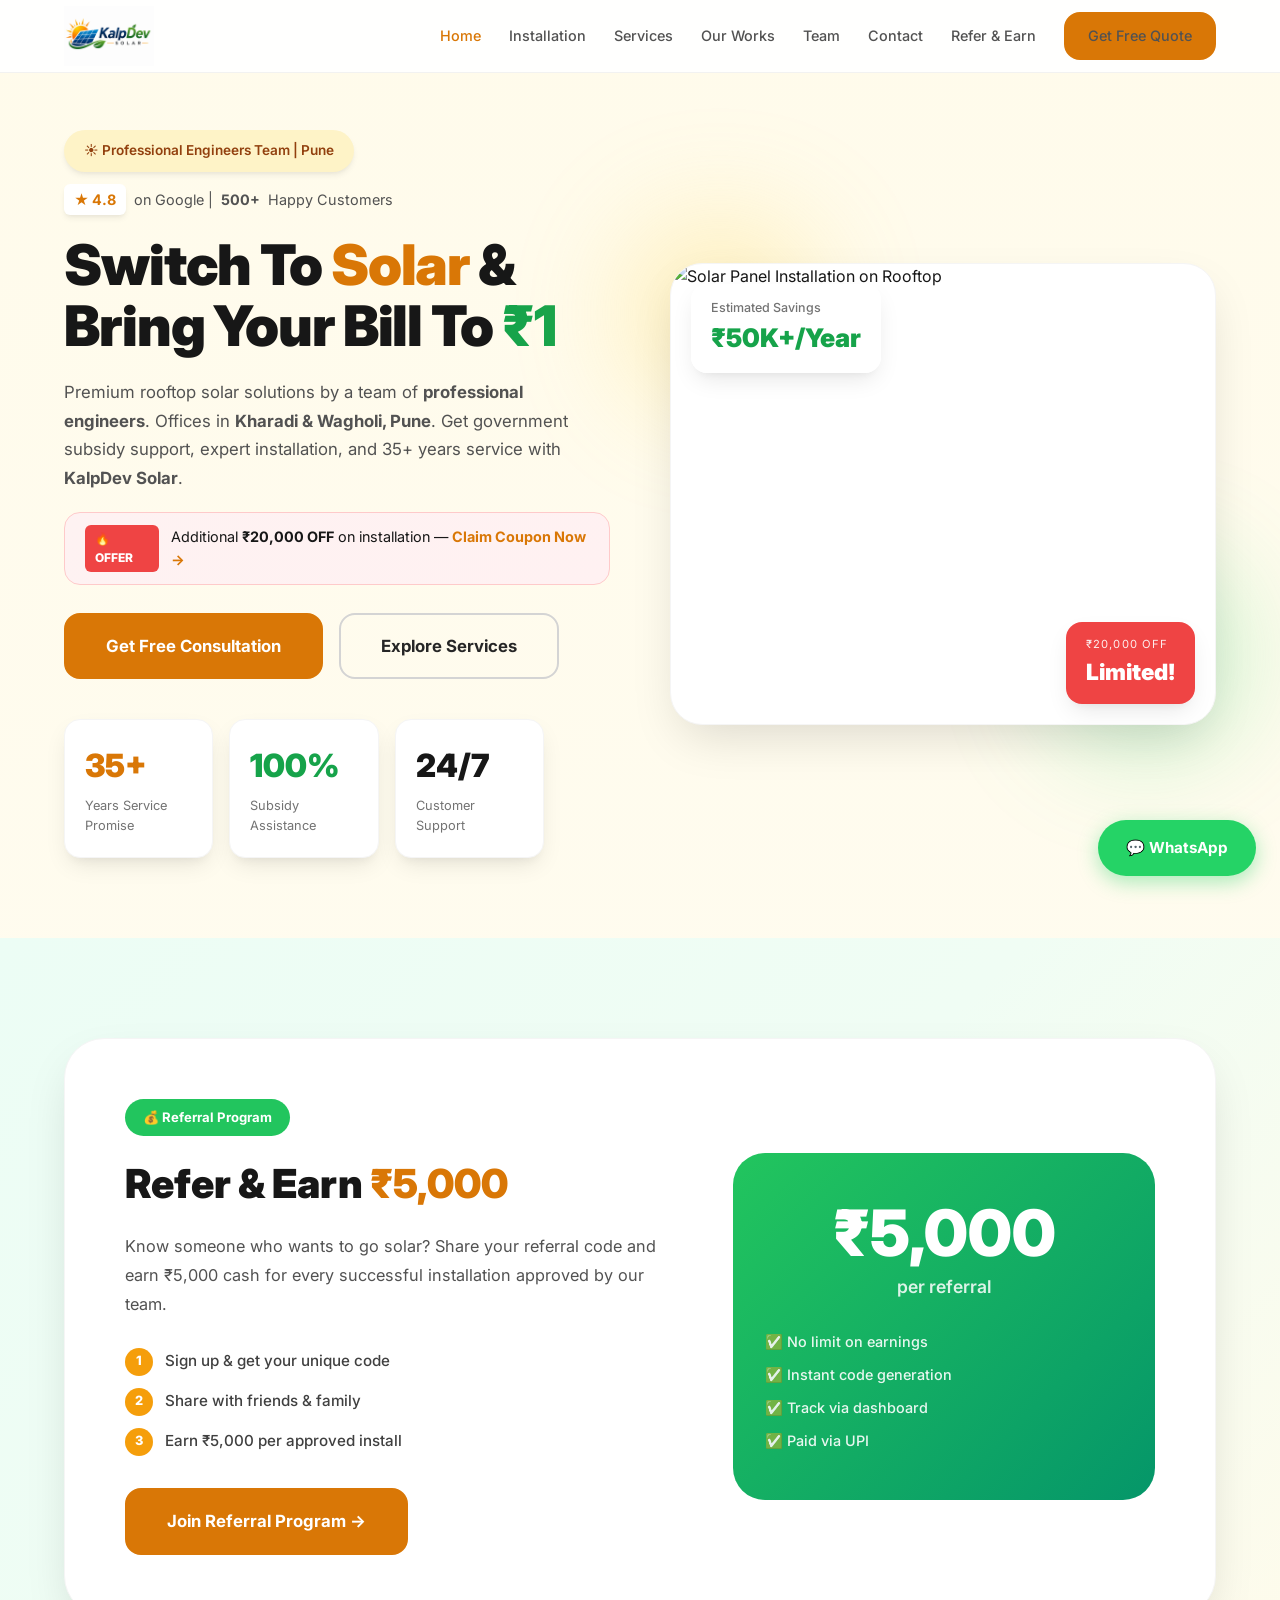
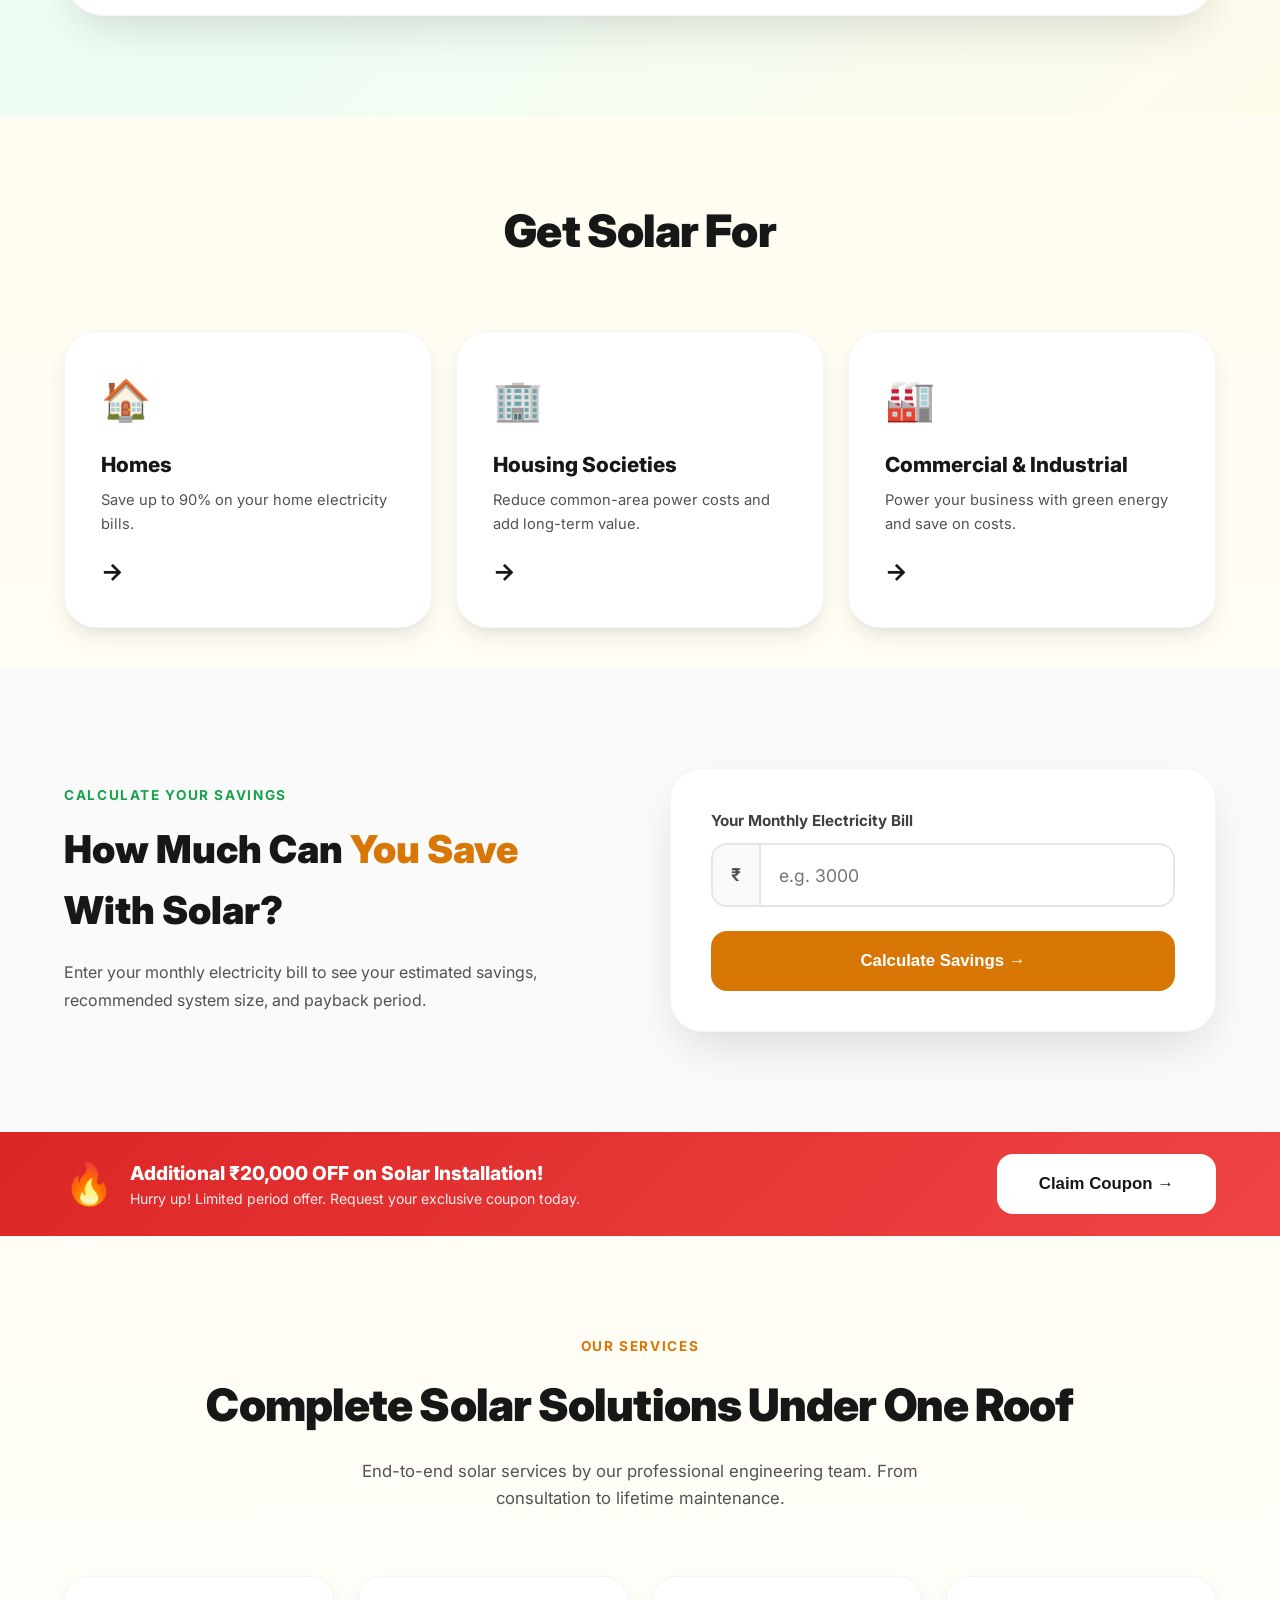
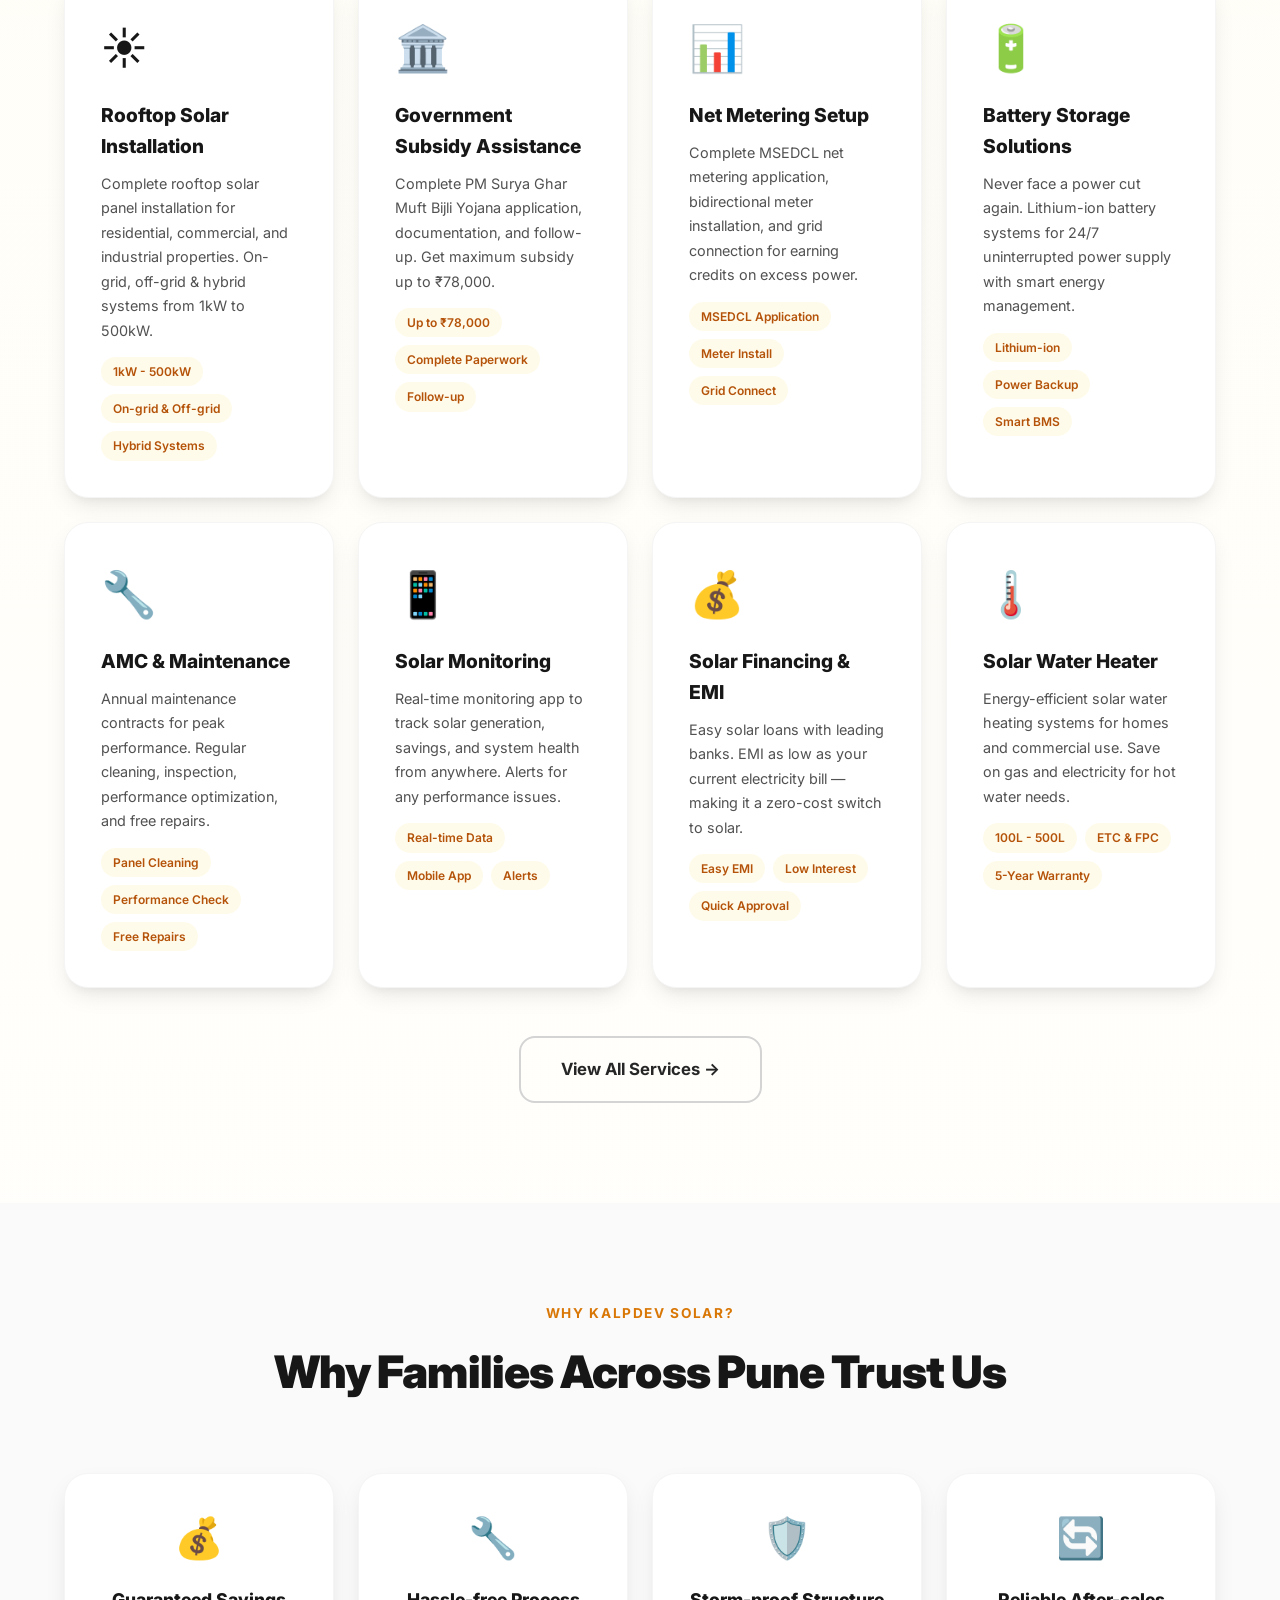
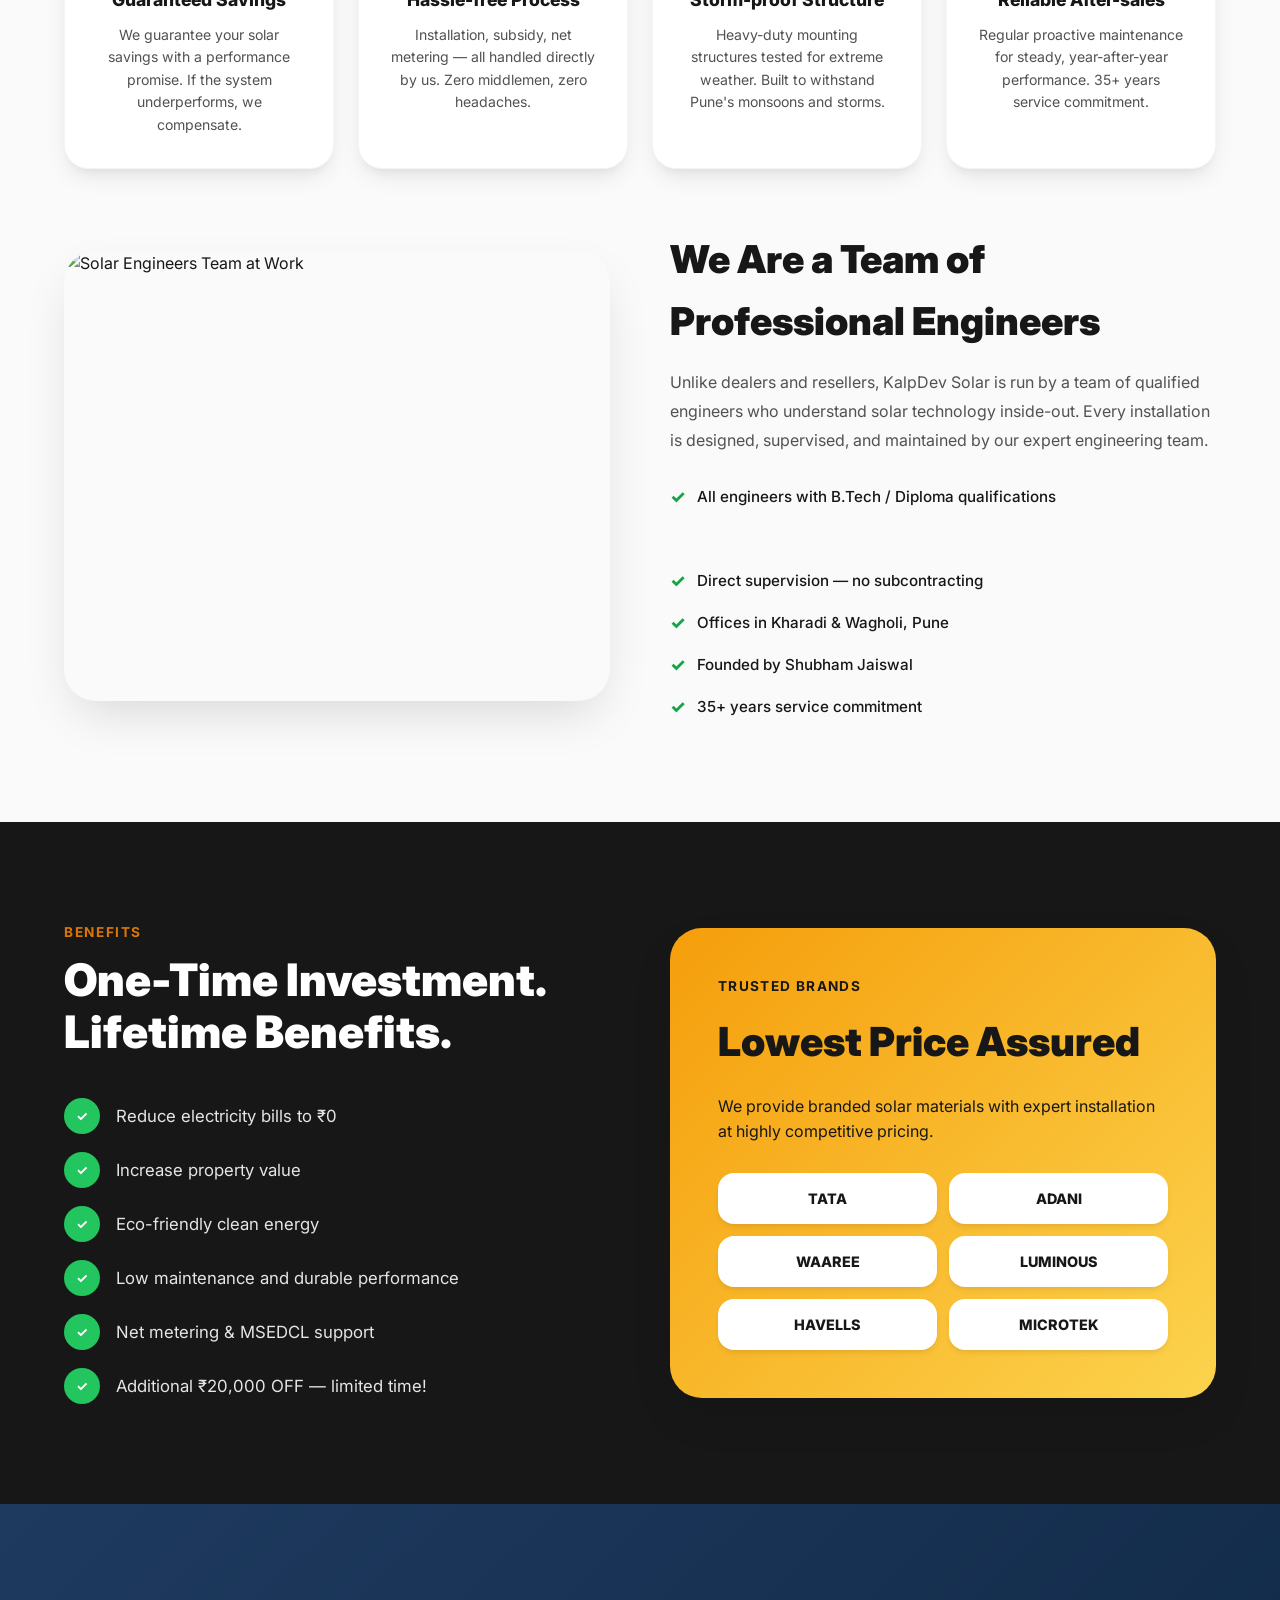
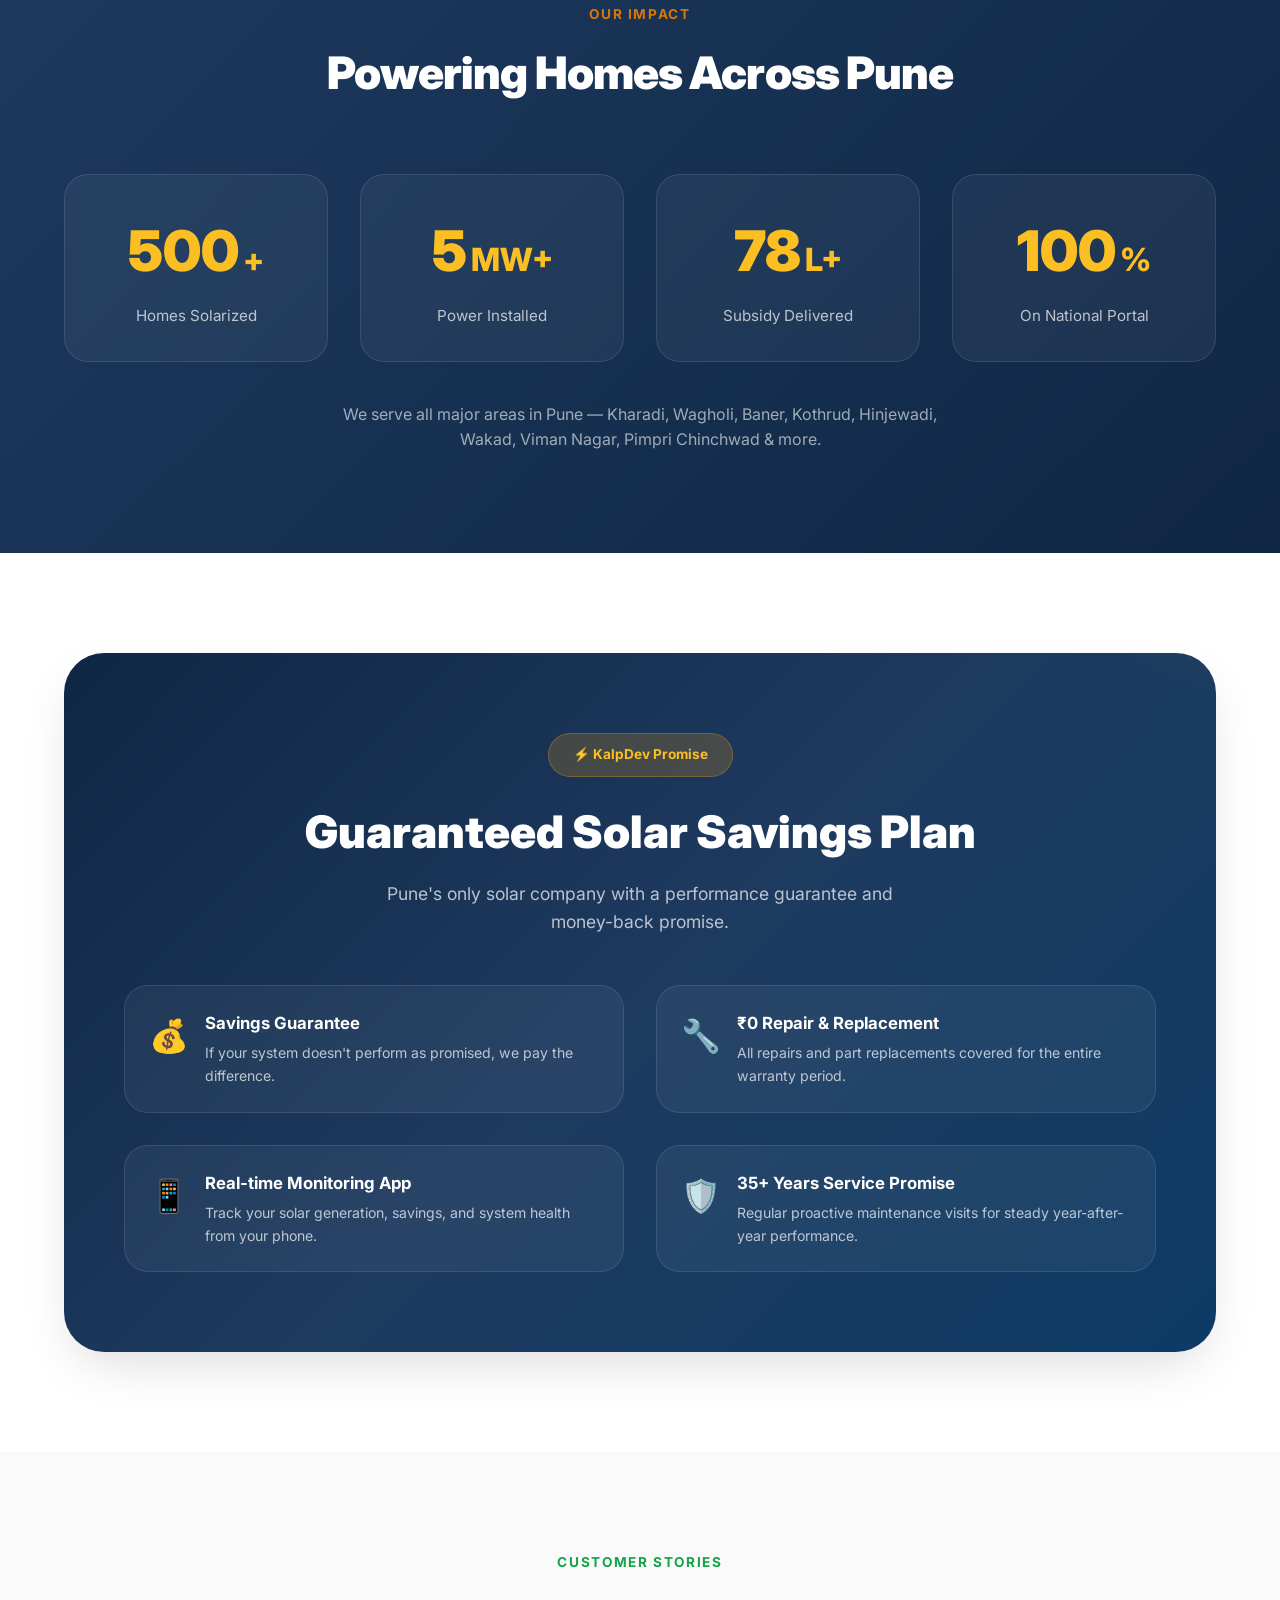
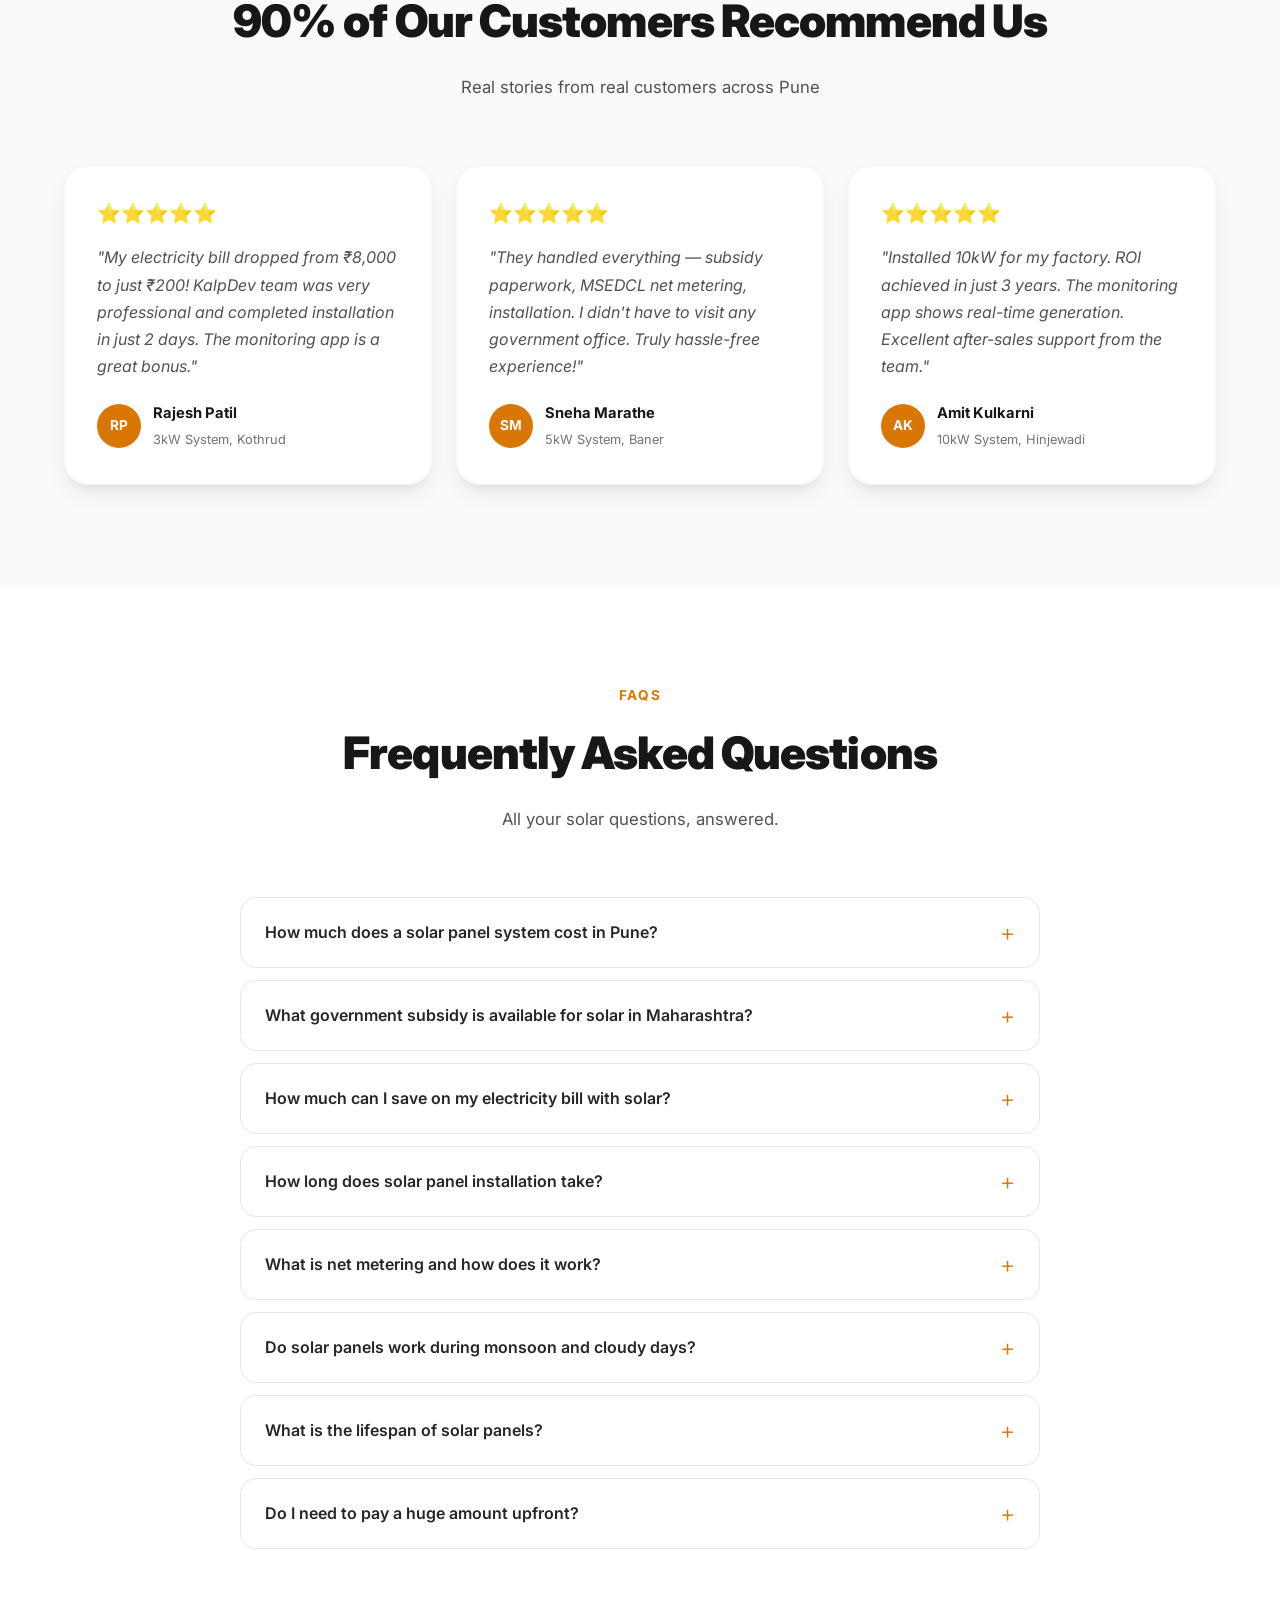
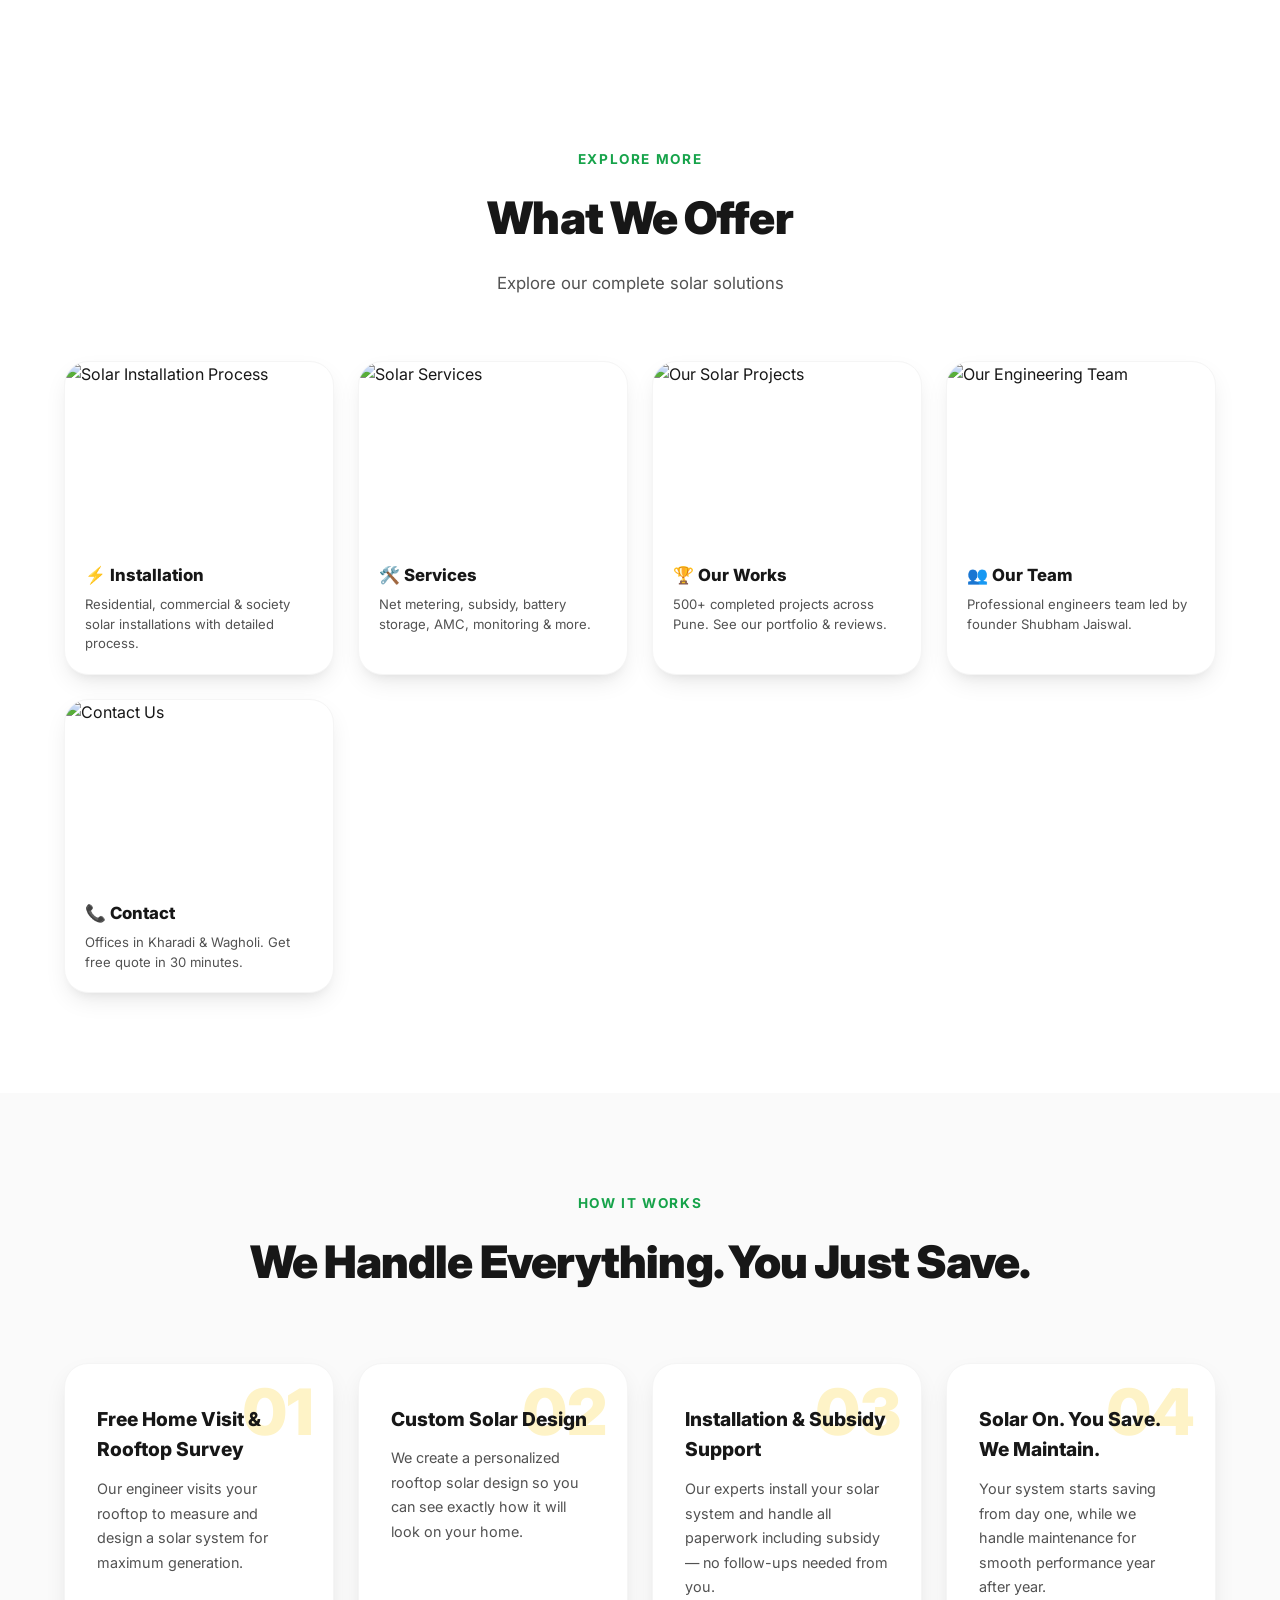
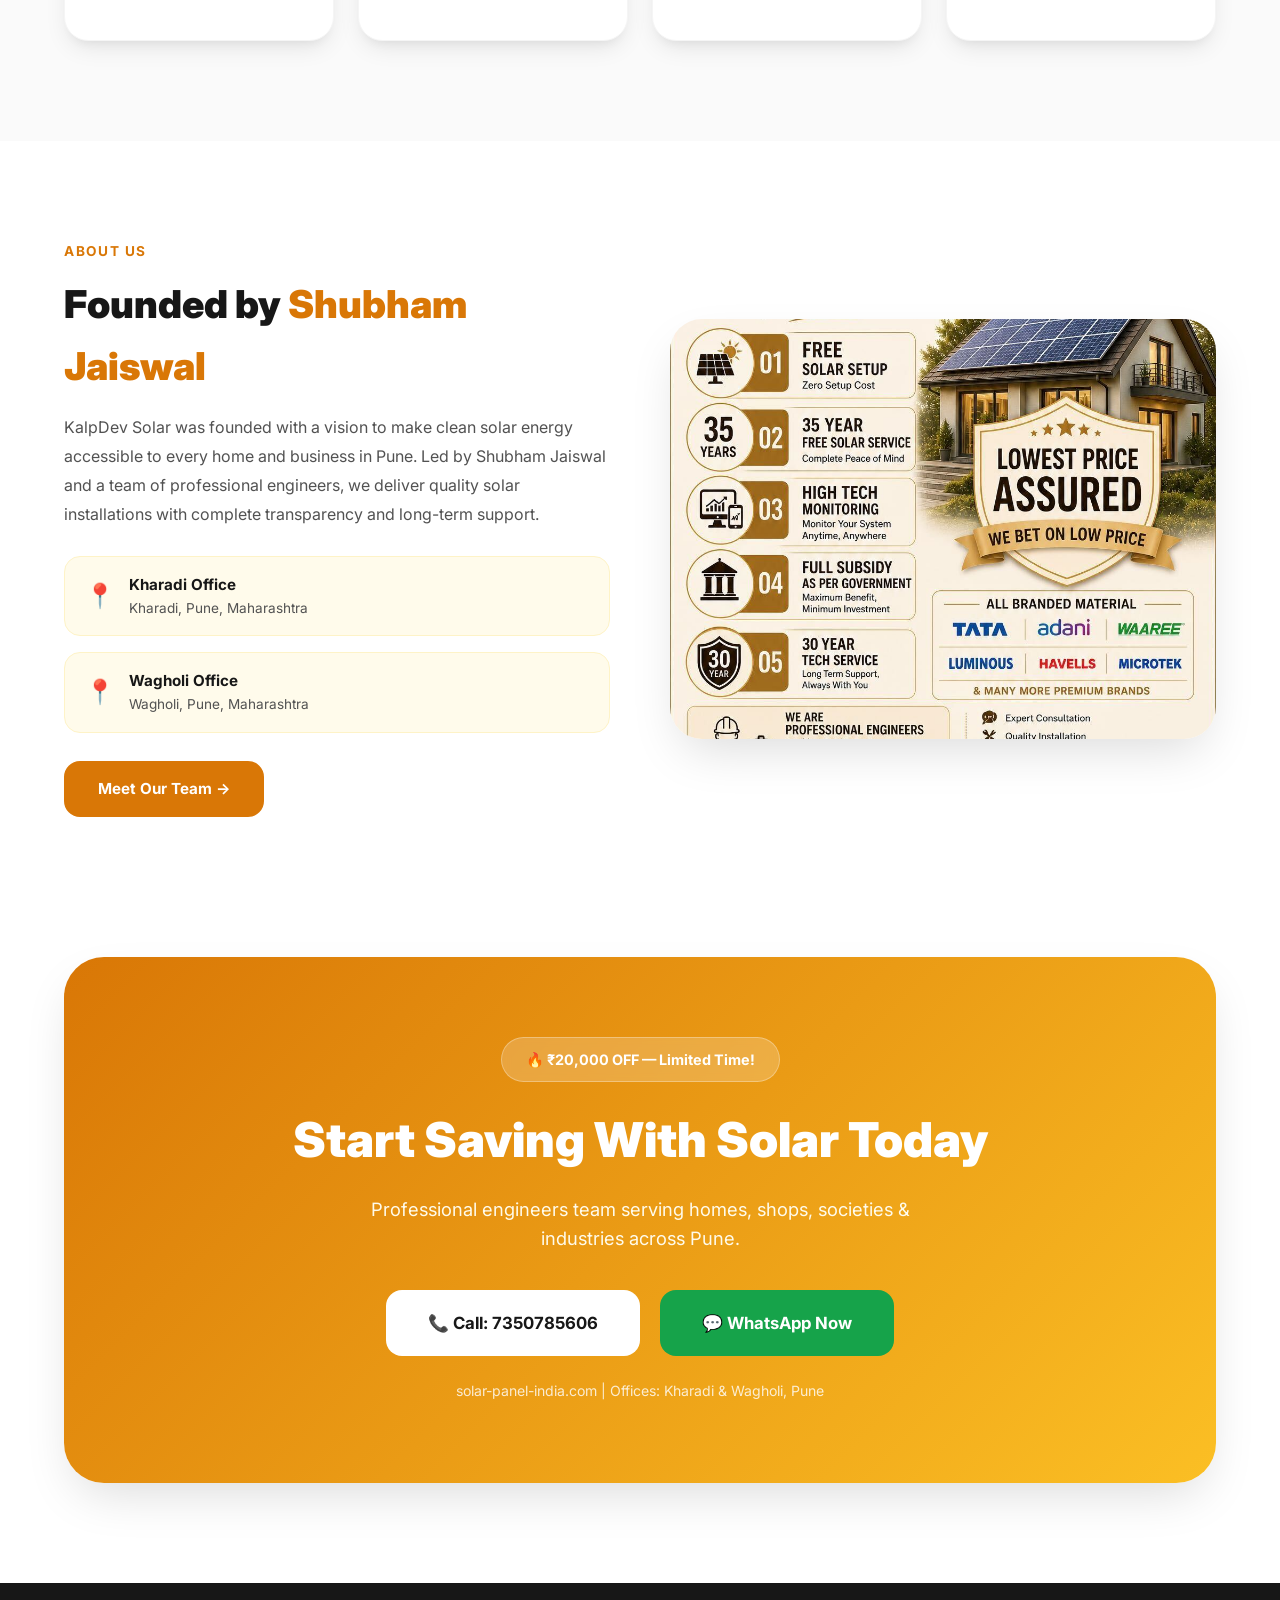
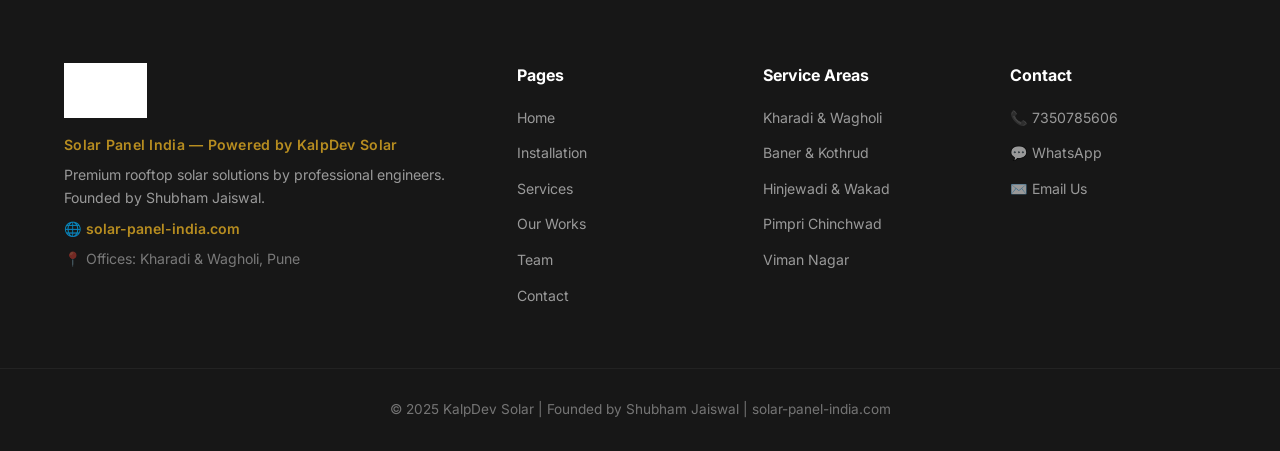
==== index.html @ 899ee73d "Add files via upload" ====
<!DOCTYPE html>
<html lang="en">
<head>
    <meta charset="UTF-8">
    <meta name="viewport" content="width=device-width, initial-scale=1.0">
    <title>KalpDev Solar | #1 Solar Panel Installation in Pune | solar-panel-india.com</title>
    <meta name="description" content="KalpDev Solar — Pune's trusted solar brand. Premium rooftop solar solutions by professional engineers. Offices in Kharadi & Wagholi. Government subsidy support, 35 years service. Call 7350785606">
    <link rel="preconnect" href="https://fonts.googleapis.com">
    <link rel="preconnect" href="https://fonts.gstatic.com" crossorigin>
    <link href="https://fonts.googleapis.com/css2?family=Inter:wght@300;400;500;600;700;800;900&display=swap" rel="stylesheet">
    <link rel="stylesheet" href="styles.css">
</head>
<body>

    <!-- Navbar -->
    <nav class="navbar" id="navbar">
        <div class="container nav-container">
            <a href="index.html" class="logo"><img src="solarpanel india.png" alt="KalpDev Solar" class="logo-img"></a>
            <ul class="nav-links" id="navLinks">
                <li><a href="index.html" class="active">Home</a></li>
                <li><a href="installation.html">Installation</a></li>
                <li><a href="services.html">Services</a></li>
                <li><a href="works.html">Our Works</a></li>
                <li><a href="team.html">Team</a></li>
                <li><a href="contact.html">Contact</a></li>
                <li><a href="referral.html">Refer & Earn</a></li>
            <a href="https://wa.me/917350785606" class="btn btn-primary nav-cta" target="_blank" rel="noopener noreferrer">Get Free Quote</a>
            <button class="mobile-menu-btn" id="mobileMenuBtn" aria-label="Toggle menu">
                <span></span><span></span><span></span>
            </button>
        </div>
    </nav>

    <!-- ===== HERO SECTION ===== -->
    <section class="hero" id="home">
        <div class="hero-bg-pattern"></div>
        <div class="container hero-grid">
            <div class="hero-content">
                <div class="hero-badge">☀️ Professional Engineers Team | Pune</div>
                <div class="hero-rating">
                    <span class="rating-stars">★ 4.8</span> on Google | <strong>500+</strong> Happy Customers
                </div>
                <h1>Switch To <span class="text-amber">Solar</span> & Bring Your Bill To <span class="text-green">₹1</span></h1>
                <p class="hero-desc">Premium rooftop solar solutions by a team of <strong>professional engineers</strong>. Offices in <strong>Kharadi & Wagholi, Pune</strong>. Get government subsidy support, expert installation, and 35+ years service with <strong>KalpDev Solar</strong>.</p>
                <div class="hero-offer-strip">
                    <span class="offer-flash">🔥 OFFER</span>
                    <span>Additional <strong>₹20,000 OFF</strong> on installation — <a href="#" id="heroOfferBtn">Claim Coupon Now →</a></span>
                </div>
                <div class="hero-buttons">
                    <a href="https://wa.me/917350785606" class="btn btn-primary btn-lg" target="_blank" rel="noopener noreferrer">Get Free Consultation</a>
                    <a href="#services" class="btn btn-outline btn-lg">Explore Services</a>
                </div>
                <div class="hero-stats">
                    <div class="stat-card">
                        <div class="stat-number text-amber">35+</div>
                        <div class="stat-label">Years Service Promise</div>
                    </div>
                    <div class="stat-card">
                        <div class="stat-number text-green">100%</div>
                        <div class="stat-label">Subsidy Assistance</div>
                    </div>
                    <div class="stat-card">
                        <div class="stat-number">24/7</div>
                        <div class="stat-label">Customer Support</div>
                    </div>
                </div>
            </div>
            <div class="hero-visual">
                <div class="hero-glow hero-glow-amber"></div>
                <div class="hero-glow hero-glow-green"></div>
                <div class="hero-image-card">
                    <img src="https://images.unsplash.com/photo-1509391366360-2e959784a276?q=80&w=800&auto=format&fit=crop" alt="Solar Panel Installation on Rooftop" class="hero-img">
                    <div class="hero-float-card top-left">
                        <div class="float-label">Estimated Savings</div>
                        <div class="float-value text-green">₹50K+/Year</div>
                    </div>
                    <div class="hero-float-card bottom-right">
                        <div class="float-small">₹20,000 OFF</div>
                        <div class="float-big">Limited!</div>
                    </div>
                </div>
            </div>
        </div>
    </section>

    <!-- ===== REFER & EARN SECTION ===== -->
    <section class="referral-home-section">
        <div class="container">
            <div class="referral-home-card">
                <div class="rh-content">
                    <div class="rh-badge">💰 Referral Program</div>
                    <h2>Refer & Earn <span class="text-amber">₹5,000</span></h2>
                    <p>Know someone who wants to go solar? Share your referral code and earn ₹5,000 cash for every successful installation approved by our team.</p>
                    <div class="rh-steps">
                        <div class="rh-step"><span>1</span> Sign up & get your unique code</div>
                        <div class="rh-step"><span>2</span> Share with friends & family</div>
                        <div class="rh-step"><span>3</span> Earn ₹5,000 per approved install</div>
                    </div>
                    <a href="referral.html" class="btn btn-primary btn-lg">Join Referral Program →</a>
                </div>
                <div class="rh-visual">
                    <div class="rh-amount">₹5,000</div>
                    <div class="rh-per">per referral</div>
                    <div class="rh-extras">
                        <div class="rh-extra-item">✅ No limit on earnings</div>
                        <div class="rh-extra-item">✅ Instant code generation</div>
                        <div class="rh-extra-item">✅ Track via dashboard</div>
                        <div class="rh-extra-item">✅ Paid via UPI</div>
                    </div>
                </div>
            </div>
        </div>
    </section>

    <!-- ===== GET SOLAR FOR ===== -->
    <section class="solar-for-section">
        <div class="container">
            <div class="section-header">
                <h2>Get Solar For</h2>
            </div>
            <div class="solar-for-grid">
                <a href="installation.html" class="solar-for-card">
                    <div class="sfc-icon">🏠</div>
                    <h3>Homes</h3>
                    <p>Save up to 90% on your home electricity bills.</p>
                    <span class="sfc-arrow">→</span>
                </a>
                <a href="installation.html" class="solar-for-card">
                    <div class="sfc-icon">🏢</div>
                    <h3>Housing Societies</h3>
                    <p>Reduce common-area power costs and add long-term value.</p>
                    <span class="sfc-arrow">→</span>
                </a>
                <a href="installation.html" class="solar-for-card">
                    <div class="sfc-icon">🏭</div>
                    <h3>Commercial & Industrial</h3>
                    <p>Power your business with green energy and save on costs.</p>
                    <span class="sfc-arrow">→</span>
                </a>
            </div>
        </div>
    </section>

    <!-- ===== SAVINGS CALCULATOR ===== -->
    <section class="calculator-section" id="calculator">
        <div class="container">
            <div class="calculator-grid">
                <div class="calculator-content">
                    <div class="section-tag text-green">Calculate Your Savings</div>
                    <h2>How Much Can <span class="text-amber">You Save</span> With Solar?</h2>
                    <p>Enter your monthly electricity bill to see your estimated savings, recommended system size, and payback period.</p>
                </div>
                <div class="calculator-card">
                    <div class="calc-input-group">
                        <label for="calcBill">Your Monthly Electricity Bill</label>
                        <div class="calc-input-wrap">
                            <span class="calc-prefix">₹</span>
                            <input type="number" id="calcBill" placeholder="e.g. 3000" min="500" max="100000">
                        </div>
                    </div>
                    <button class="btn btn-primary btn-lg btn-block" id="calcBtn">Calculate Savings →</button>
                    <div class="calc-results hidden" id="calcResults">
                        <div class="calc-result-item">
                            <span class="calc-result-label">Recommended System</span>
                            <span class="calc-result-value" id="calcSystem">-</span>
                        </div>
                        <div class="calc-result-item">
                            <span class="calc-result-label">Monthly Savings</span>
                            <span class="calc-result-value text-green" id="calcMonthlySaving">-</span>
                        </div>
                        <div class="calc-result-item">
                            <span class="calc-result-label">Yearly Savings</span>
                            <span class="calc-result-value text-green" id="calcYearlySaving">-</span>
                        </div>
                        <div class="calc-result-item">
                            <span class="calc-result-label">25-Year Savings</span>
                            <span class="calc-result-value text-amber" id="calcLifetimeSaving">-</span>
                        </div>
                        <div class="calc-result-item">
                            <span class="calc-result-label">Payback Period</span>
                            <span class="calc-result-value" id="calcPayback">-</span>
                        </div>
                        <a href="https://wa.me/917350785606?text=Hi%2C%20I%20want%20a%20detailed%20solar%20quote.%20My%20monthly%20bill%20is%20around%20%E2%82%B9" class="btn btn-green btn-block calc-cta" id="calcWhatsapp">Get Detailed Quote on WhatsApp →</a>
                    </div>
                </div>
            </div>
        </div>
    </section>

    <!-- ===== OFFER BANNER ===== -->
    <section class="offer-banner">
        <div class="container">
            <div class="offer-banner-content">
                <div class="offer-banner-text">
                    <span class="offer-flash-big">🔥</span>
                    <div>
                        <h3>Additional ₹20,000 OFF on Solar Installation!</h3>
                        <p>Hurry up! Limited period offer. Request your exclusive coupon today.</p>
                    </div>
                </div>
                <button class="btn btn-white btn-lg" id="offerBannerBtn">Claim Coupon →</button>
            </div>
        </div>
    </section>

    <!-- ===== SERVICES DETAIL SECTION ===== -->
    <section class="services" id="services">
        <div class="container">
            <div class="section-header">
                <div class="section-tag text-amber">Our Services</div>
                <h2>Complete Solar Solutions Under One Roof</h2>
                <p>End-to-end solar services by our professional engineering team. From consultation to lifetime maintenance.</p>
            </div>
            <div class="services-detail-grid">
                <div class="service-detail-card">
                    <div class="sd-icon">☀️</div>
                    <h3>Rooftop Solar Installation</h3>
                    <p>Complete rooftop solar panel installation for residential, commercial, and industrial properties. On-grid, off-grid & hybrid systems from 1kW to 500kW.</p>
                    <div class="sd-features">
                        <span>1kW - 500kW</span>
                        <span>On-grid & Off-grid</span>
                        <span>Hybrid Systems</span>
                    </div>
                </div>
                <div class="service-detail-card">
                    <div class="sd-icon">🏛️</div>
                    <h3>Government Subsidy Assistance</h3>
                    <p>Complete PM Surya Ghar Muft Bijli Yojana application, documentation, and follow-up. Get maximum subsidy up to ₹78,000.</p>
                    <div class="sd-features">
                        <span>Up to ₹78,000</span>
                        <span>Complete Paperwork</span>
                        <span>Follow-up</span>
                    </div>
                </div>
                <div class="service-detail-card">
                    <div class="sd-icon">📊</div>
                    <h3>Net Metering Setup</h3>
                    <p>Complete MSEDCL net metering application, bidirectional meter installation, and grid connection for earning credits on excess power.</p>
                    <div class="sd-features">
                        <span>MSEDCL Application</span>
                        <span>Meter Install</span>
                        <span>Grid Connect</span>
                    </div>
                </div>
                <div class="service-detail-card">
                    <div class="sd-icon">🔋</div>
                    <h3>Battery Storage Solutions</h3>
                    <p>Never face a power cut again. Lithium-ion battery systems for 24/7 uninterrupted power supply with smart energy management.</p>
                    <div class="sd-features">
                        <span>Lithium-ion</span>
                        <span>Power Backup</span>
                        <span>Smart BMS</span>
                    </div>
                </div>
                <div class="service-detail-card">
                    <div class="sd-icon">🔧</div>
                    <h3>AMC & Maintenance</h3>
                    <p>Annual maintenance contracts for peak performance. Regular cleaning, inspection, performance optimization, and free repairs.</p>
                    <div class="sd-features">
                        <span>Panel Cleaning</span>
                        <span>Performance Check</span>
                        <span>Free Repairs</span>
                    </div>
                </div>
                <div class="service-detail-card">
                    <div class="sd-icon">📱</div>
                    <h3>Solar Monitoring</h3>
                    <p>Real-time monitoring app to track solar generation, savings, and system health from anywhere. Alerts for any performance issues.</p>
                    <div class="sd-features">
                        <span>Real-time Data</span>
                        <span>Mobile App</span>
                        <span>Alerts</span>
                    </div>
                </div>
                <div class="service-detail-card">
                    <div class="sd-icon">💰</div>
                    <h3>Solar Financing & EMI</h3>
                    <p>Easy solar loans with leading banks. EMI as low as your current electricity bill — making it a zero-cost switch to solar.</p>
                    <div class="sd-features">
                        <span>Easy EMI</span>
                        <span>Low Interest</span>
                        <span>Quick Approval</span>
                    </div>
                </div>
                <div class="service-detail-card">
                    <div class="sd-icon">🌡️</div>
                    <h3>Solar Water Heater</h3>
                    <p>Energy-efficient solar water heating systems for homes and commercial use. Save on gas and electricity for hot water needs.</p>
                    <div class="sd-features">
                        <span>100L - 500L</span>
                        <span>ETC & FPC</span>
                        <span>5-Year Warranty</span>
                    </div>
                </div>
            </div>
            <div class="section-cta">
                <a href="services.html" class="btn btn-outline btn-lg">View All Services →</a>
            </div>
        </div>
    </section>

    <!-- ===== WHY CHOOSE US (Enhanced like SolarSquare) ===== -->
    <section class="why-us-section">
        <div class="container">
            <div class="section-header">
                <div class="section-tag text-amber">Why KalpDev Solar?</div>
                <h2>Why Families Across Pune Trust Us</h2>
            </div>
            <div class="trust-features-grid">
                <div class="trust-feature-card">
                    <div class="tf-icon">💰</div>
                    <h3>Guaranteed Savings</h3>
                    <p>We guarantee your solar savings with a performance promise. If the system underperforms, we compensate.</p>
                </div>
                <div class="trust-feature-card">
                    <div class="tf-icon">🔧</div>
                    <h3>Hassle-free Process</h3>
                    <p>Installation, subsidy, net metering — all handled directly by us. Zero middlemen, zero headaches.</p>
                </div>
                <div class="trust-feature-card">
                    <div class="tf-icon">🛡️</div>
                    <h3>Storm-proof Structure</h3>
                    <p>Heavy-duty mounting structures tested for extreme weather. Built to withstand Pune's monsoons and storms.</p>
                </div>
                <div class="trust-feature-card">
                    <div class="tf-icon">🔄</div>
                    <h3>Reliable After-sales</h3>
                    <p>Regular proactive maintenance for steady, year-after-year performance. 35+ years service commitment.</p>
                </div>
            </div>
            <div class="why-us-grid" style="margin-top: 60px;">
                <div class="why-us-image">
                    <img src="https://images.unsplash.com/photo-1581092918056-0c4c3acd3789?q=80&w=800&auto=format&fit=crop" alt="Solar Engineers Team at Work" class="why-img">
                </div>
                <div class="why-us-content">
                    <h2>We Are a Team of Professional Engineers</h2>
                    <p>Unlike dealers and resellers, KalpDev Solar is run by a team of qualified engineers who understand solar technology inside-out. Every installation is designed, supervised, and maintained by our expert engineering team.</p>
                    <div class="why-features">
                        <div class="why-feature"><span class="wf-check">✓</span> All engineers with B.Tech / Diploma qualifications</div>
                        <div class="why-feature"><span class="wf-check">✓</span> Custom system design for maximum output</div>
                        <div class="why-feature"><span class="wf-check">✓</span> Direct supervision — no subcontracting</div>
                        <div class="why-feature"><span class="wf-check">✓</span> Offices in Kharadi & Wagholi, Pune</div>
                        <div class="why-feature"><span class="wf-check">✓</span> Founded by Shubham Jaiswal</div>
                        <div class="why-feature"><span class="wf-check">✓</span> 35+ years service commitment</div>
                    </div>
                </div>
            </div>
        </div>
    </section>

    <!-- ===== BENEFITS ===== -->
    <section class="benefits">
        <div class="container benefits-grid">
            <div class="benefits-content">
                <div class="section-tag text-amber">Benefits</div>
                <h2>One-Time Investment.<br>Lifetime Benefits.</h2>
                <div class="benefits-list">
                    <div class="benefit-item"><div class="benefit-check">✓</div><p>Reduce electricity bills to ₹0</p></div>
                    <div class="benefit-item"><div class="benefit-check">✓</div><p>Increase property value</p></div>
                    <div class="benefit-item"><div class="benefit-check">✓</div><p>Eco-friendly clean energy</p></div>
                    <div class="benefit-item"><div class="benefit-check">✓</div><p>Low maintenance and durable performance</p></div>
                    <div class="benefit-item"><div class="benefit-check">✓</div><p>Net metering & MSEDCL support</p></div>
                    <div class="benefit-item"><div class="benefit-check">✓</div><p>Additional ₹20,000 OFF — limited time!</p></div>
                </div>
            </div>
            <div class="benefits-offer">
                <div class="offer-card">
                    <div class="offer-small">Trusted Brands</div>
                    <h3>Lowest Price Assured</h3>
                    <p>We provide branded solar materials with expert installation at highly competitive pricing.</p>
                    <div class="brands-mini">
                        <div class="brand-tag">TATA</div>
                        <div class="brand-tag">ADANI</div>
                        <div class="brand-tag">WAAREE</div>
                        <div class="brand-tag">LUMINOUS</div>
                        <div class="brand-tag">HAVELLS</div>
                        <div class="brand-tag">MICROTEK</div>
                    </div>
                </div>
            </div>
        </div>
    </section>

    <!-- ===== POWERING HOMES COUNTER (Like SolarSquare) ===== -->
    <section class="powering-homes">
        <div class="container">
            <div class="section-header">
                <div class="section-tag text-amber">Our Impact</div>
                <h2>Powering Homes Across Pune</h2>
            </div>
            <div class="impact-stats-grid">
                <div class="impact-stat">
                    <div class="impact-number" data-target="500">0</div>
                    <div class="impact-suffix">+</div>
                    <div class="impact-label">Homes Solarized</div>
                </div>
                <div class="impact-stat">
                    <div class="impact-number" data-target="5">0</div>
                    <div class="impact-suffix">MW+</div>
                    <div class="impact-label">Power Installed</div>
                </div>
                <div class="impact-stat">
                    <div class="impact-number" data-target="78">0</div>
                    <div class="impact-suffix">L+</div>
                    <div class="impact-label">Subsidy Delivered</div>
                </div>
                <div class="impact-stat">
                    <div class="impact-number" data-target="100">0</div>
                    <div class="impact-suffix">%</div>
                    <div class="impact-label">On National Portal</div>
                </div>
            </div>
            <p class="impact-subtext">We serve all major areas in Pune — Kharadi, Wagholi, Baner, Kothrud, Hinjewadi, Wakad, Viman Nagar, Pimpri Chinchwad & more.</p>
        </div>
    </section>


    <!-- ===== GUARANTEED SAVINGS (Like SolarSquare GoodZero) ===== -->
    <section class="guarantee-section">
        <div class="container">
            <div class="guarantee-card">
                <div class="guarantee-badge">⚡ KalpDev Promise</div>
                <h2>Guaranteed Solar Savings Plan</h2>
                <p class="guarantee-subtitle">Pune's only solar company with a performance guarantee and money-back promise.</p>
                <div class="guarantee-features">
                    <div class="guarantee-feature">
                        <div class="gf-icon">💰</div>
                        <div>
                            <h4>Savings Guarantee</h4>
                            <p>If your system doesn't perform as promised, we pay the difference.</p>
                        </div>
                    </div>
                    <div class="guarantee-feature">
                        <div class="gf-icon">🔧</div>
                        <div>
                            <h4>₹0 Repair & Replacement</h4>
                            <p>All repairs and part replacements covered for the entire warranty period.</p>
                        </div>
                    </div>
                    <div class="guarantee-feature">
                        <div class="gf-icon">📱</div>
                        <div>
                            <h4>Real-time Monitoring App</h4>
                            <p>Track your solar generation, savings, and system health from your phone.</p>
                        </div>
                    </div>
                    <div class="guarantee-feature">
                        <div class="gf-icon">🛡️</div>
                        <div>
                            <h4>35+ Years Service Promise</h4>
                            <p>Regular proactive maintenance visits for steady year-after-year performance.</p>
                        </div>
                    </div>
                </div>
            </div>
        </div>
    </section>

    <!-- ===== CUSTOMER TESTIMONIALS (Enhanced like SolarSquare) ===== -->
    <section class="testimonials-section">
        <div class="container">
            <div class="section-header">
                <div class="section-tag text-green">Customer Stories</div>
                <h2>90% of Our Customers Recommend Us</h2>
                <p>Real stories from real customers across Pune</p>
            </div>
            <div class="testimonials-grid">
                <div class="testimonial-card">
                    <div class="tc-stars">⭐⭐⭐⭐⭐</div>
                    <p>"My electricity bill dropped from ₹8,000 to just ₹200! KalpDev team was very professional and completed installation in just 2 days. The monitoring app is a great bonus."</p>
                    <div class="tc-author">
                        <div class="tc-avatar">RP</div>
                        <div><strong>Rajesh Patil</strong><br><span>3kW System, Kothrud</span></div>
                    </div>
                </div>
                <div class="testimonial-card">
                    <div class="tc-stars">⭐⭐⭐⭐⭐</div>
                    <p>"They handled everything — subsidy paperwork, MSEDCL net metering, installation. I didn't have to visit any government office. Truly hassle-free experience!"</p>
                    <div class="tc-author">
                        <div class="tc-avatar">SM</div>
                        <div><strong>Sneha Marathe</strong><br><span>5kW System, Baner</span></div>
                    </div>
                </div>
                <div class="testimonial-card">
                    <div class="tc-stars">⭐⭐⭐⭐⭐</div>
                    <p>"Installed 10kW for my factory. ROI achieved in just 3 years. The monitoring app shows real-time generation. Excellent after-sales support from the team."</p>
                    <div class="tc-author">
                        <div class="tc-avatar">AK</div>
                        <div><strong>Amit Kulkarni</strong><br><span>10kW System, Hinjewadi</span></div>
                    </div>
                </div>
            </div>
        </div>
    </section>

    <!-- ===== FAQ SECTION (Like SolarSquare) ===== -->
    <section class="faq-section" id="faq">
        <div class="container">
            <div class="section-header">
                <div class="section-tag text-amber">FAQs</div>
                <h2>Frequently Asked Questions</h2>
                <p>All your solar questions, answered.</p>
            </div>
            <div class="faq-grid">
                <div class="faq-item">
                    <button class="faq-question" aria-expanded="false">
                        <span>How much does a solar panel system cost in Pune?</span>
                        <span class="faq-icon">+</span>
                    </button>
                    <div class="faq-answer">
                        <p>A residential solar system in Pune typically costs ₹45,000 - ₹55,000 per kW after subsidy. For a 3kW system (suitable for ₹2,000-3,000 monthly bill), the cost is approximately ₹1.35-1.65 lakhs after government subsidy of up to ₹78,000.</p>
                    </div>
                </div>
                <div class="faq-item">
                    <button class="faq-question" aria-expanded="false">
                        <span>What government subsidy is available for solar in Maharashtra?</span>
                        <span class="faq-icon">+</span>
                    </button>
                    <div class="faq-answer">
                        <p>Under PM Surya Ghar Muft Bijli Yojana, you can get up to ₹78,000 subsidy for residential solar. For 1-2kW systems, subsidy is ₹30,000/kW. For 2-3kW, it's ₹18,000/kW (above 2kW). We handle the complete subsidy application process for you.</p>
                    </div>
                </div>
                <div class="faq-item">
                    <button class="faq-question" aria-expanded="false">
                        <span>How much can I save on my electricity bill with solar?</span>
                        <span class="faq-icon">+</span>
                    </button>
                    <div class="faq-answer">
                        <p>Most of our customers save 80-100% on their electricity bills. A 3kW system generates approximately 12-14 units per day, which is enough for a household with ₹2,000-3,000 monthly bill. Many customers bring their bill down to ₹0-200.</p>
                    </div>
                </div>
                <div class="faq-item">
                    <button class="faq-question" aria-expanded="false">
                        <span>How long does solar panel installation take?</span>
                        <span class="faq-icon">+</span>
                    </button>
                    <div class="faq-answer">
                        <p>Physical installation takes 1-2 days for residential systems. The complete process including site survey, design, installation, net metering, and commissioning takes 15-30 days. We handle all paperwork and approvals.</p>
                    </div>
                </div>
                <div class="faq-item">
                    <button class="faq-question" aria-expanded="false">
                        <span>What is net metering and how does it work?</span>
                        <span class="faq-icon">+</span>
                    </button>
                    <div class="faq-answer">
                        <p>Net metering allows you to export excess solar power to the grid and earn credits. A bidirectional meter tracks both import and export. At the end of the billing cycle, you only pay for the net difference. We handle the complete MSEDCL net metering application.</p>
                    </div>
                </div>
                <div class="faq-item">
                    <button class="faq-question" aria-expanded="false">
                        <span>Do solar panels work during monsoon and cloudy days?</span>
                        <span class="faq-icon">+</span>
                    </button>
                    <div class="faq-answer">
                        <p>Yes! Solar panels generate electricity even on cloudy days, though at reduced capacity (30-50% of peak). Pune gets 300+ sunny days per year, making it excellent for solar. Annual generation remains consistent and predictable.</p>
                    </div>
                </div>
                <div class="faq-item">
                    <button class="faq-question" aria-expanded="false">
                        <span>What is the lifespan of solar panels?</span>
                        <span class="faq-icon">+</span>
                    </button>
                    <div class="faq-answer">
                        <p>Solar panels come with a 25-year performance warranty and can last 30-35 years. They degrade at only 0.5-0.7% per year. Inverters typically last 10-15 years. We provide 35+ years of service support including maintenance.</p>
                    </div>
                </div>
                <div class="faq-item">
                    <button class="faq-question" aria-expanded="false">
                        <span>Do I need to pay a huge amount upfront?</span>
                        <span class="faq-icon">+</span>
                    </button>
                    <div class="faq-answer">
                        <p>No! We offer easy EMI options with leading banks. Your EMI can be as low as your current electricity bill, making it effectively a zero-cost switch. Plus, with government subsidy, your effective cost reduces significantly.</p>
                    </div>
                </div>
            </div>
        </div>
    </section>

    <!-- ===== PAGE PREVIEWS - Glimpse of All Pages ===== -->
    <section class="page-previews">
        <div class="container">
            <div class="section-header">
                <div class="section-tag text-green">Explore More</div>
                <h2>What We Offer</h2>
                <p>Explore our complete solar solutions</p>
            </div>
            <div class="previews-grid">
                <a href="installation.html" class="preview-card">
                    <div class="preview-img-wrap">
                        <img src="https://images.unsplash.com/photo-1558449028-b53a39d100fc?q=80&w=600&auto=format&fit=crop" alt="Solar Installation Process" class="preview-img">
                        <div class="preview-overlay">
                            <span>View Page →</span>
                        </div>
                    </div>
                    <div class="preview-info">
                        <h3>⚡ Installation</h3>
                        <p>Residential, commercial & society solar installations with detailed process.</p>
                    </div>
                </a>
                <a href="services.html" class="preview-card">
                    <div class="preview-img-wrap">
                        <img src="https://images.unsplash.com/photo-1613665813446-82a78c468a1d?q=80&w=600&auto=format&fit=crop" alt="Solar Services" class="preview-img">
                        <div class="preview-overlay">
                            <span>View Page →</span>
                        </div>
                    </div>
                    <div class="preview-info">
                        <h3>🛠️ Services</h3>
                        <p>Net metering, subsidy, battery storage, AMC, monitoring & more.</p>
                    </div>
                </a>
                <a href="works.html" class="preview-card">
                    <div class="preview-img-wrap">
                        <img src="https://images.unsplash.com/photo-1508514177221-188b1cf16e9d?q=80&w=600&auto=format&fit=crop" alt="Our Solar Projects" class="preview-img">
                        <div class="preview-overlay">
                            <span>View Page →</span>
                        </div>
                    </div>
                    <div class="preview-info">
                        <h3>🏆 Our Works</h3>
                        <p>500+ completed projects across Pune. See our portfolio & reviews.</p>
                    </div>
                </a>
                <a href="team.html" class="preview-card">
                    <div class="preview-img-wrap">
                        <img src="https://images.unsplash.com/photo-1600880292203-757bb62b4baf?q=80&w=600&auto=format&fit=crop" alt="Our Engineering Team" class="preview-img">
                        <div class="preview-overlay">
                            <span>View Page →</span>
                        </div>
                    </div>
                    <div class="preview-info">
                        <h3>👥 Our Team</h3>
                        <p>Professional engineers team led by founder Shubham Jaiswal.</p>
                    </div>
                </a>
                <a href="contact.html" class="preview-card">
                    <div class="preview-img-wrap">
                        <img src="https://images.unsplash.com/photo-1423666639041-f56000c27a9a?q=80&w=600&auto=format&fit=crop" alt="Contact Us" class="preview-img">
                        <div class="preview-overlay">
                            <span>View Page →</span>
                        </div>
                    </div>
                    <div class="preview-info">
                        <h3>📞 Contact</h3>
                        <p>Offices in Kharadi & Wagholi. Get free quote in 30 minutes.</p>
                    </div>
                </a>
            </div>
        </div>
    </section>

    <!-- ===== PROCESS ===== -->
    <section class="process">
        <div class="container">
            <div class="section-header">
                <div class="section-tag text-green">How It Works</div>
                <h2>We Handle Everything. You Just Save.</h2>
            </div>
            <div class="process-grid">
                <div class="process-card">
                    <div class="process-num">01</div>
                    <h3>Free Home Visit & Rooftop Survey</h3>
                    <p>Our engineer visits your rooftop to measure and design a solar system for maximum generation.</p>
                </div>
                <div class="process-card">
                    <div class="process-num">02</div>
                    <h3>Custom Solar Design</h3>
                    <p>We create a personalized rooftop solar design so you can see exactly how it will look on your home.</p>
                </div>
                <div class="process-card">
                    <div class="process-num">03</div>
                    <h3>Installation & Subsidy Support</h3>
                    <p>Our experts install your solar system and handle all paperwork including subsidy — no follow-ups needed from you.</p>
                </div>
                <div class="process-card">
                    <div class="process-num">04</div>
                    <h3>Solar On. You Save. We Maintain.</h3>
                    <p>Your system starts saving from day one, while we handle maintenance for smooth performance year after year.</p>
                </div>
            </div>
        </div>
    </section>

    <!-- ===== FOUNDER & OFFICES ===== -->
    <section class="founder-section">
        <div class="container">
            <div class="founder-grid">
                <div class="founder-content">
                    <div class="section-tag text-amber">About Us</div>
                    <h2>Founded by <span class="text-amber">Shubham Jaiswal</span></h2>
                    <p>KalpDev Solar was founded with a vision to make clean solar energy accessible to every home and business in Pune. Led by Shubham Jaiswal and a team of professional engineers, we deliver quality solar installations with complete transparency and long-term support.</p>
                    <div class="office-locations">
                        <div class="office-card">
                            <div class="office-icon">📍</div>
                            <div>
                                <strong>Kharadi Office</strong>
                                <p>Kharadi, Pune, Maharashtra</p>
                            </div>
                        </div>
                        <div class="office-card">
                            <div class="office-icon">📍</div>
                            <div>
                                <strong>Wagholi Office</strong>
                                <p>Wagholi, Pune, Maharashtra</p>
                            </div>
                        </div>
                    </div>
                    <a href="team.html" class="btn btn-primary">Meet Our Team →</a>
                </div>
                <div class="founder-image">
                    <img src="Image from iOS.jpg" alt="KalpDev Solar - Founded by Shubham Jaiswal" class="founder-img">
                </div>
            </div>
        </div>
    </section>


    <!-- ===== CTA ===== -->
    <section class="cta">
        <div class="container">
            <div class="cta-card">
                <div class="cta-offer-badge">🔥 ₹20,000 OFF — Limited Time!</div>
                <h2>Start Saving With Solar Today</h2>
                <p>Professional engineers team serving homes, shops, societies & industries across Pune.</p>
                <div class="cta-buttons">
                    <a href="tel:+917350785606" class="btn btn-white btn-lg">📞 Call: 7350785606</a>
                    <a href="https://wa.me/917350785606" class="btn btn-green btn-lg" target="_blank" rel="noopener noreferrer">💬 WhatsApp Now</a>
                </div>
                <div class="cta-domain">solar-panel-india.com | Offices: Kharadi & Wagholi, Pune</div>
            </div>
        </div>
    </section>

    <!-- Footer -->
    <footer class="footer">
        <div class="container footer-content">
            <div class="footer-brand">
                <div class="logo"><img src="solarpanel india.png" alt="KalpDev Solar" class="logo-img footer-logo-img"></div>
                <p class="footer-tagline">Solar Panel India — Powered by KalpDev Solar</p>
                <p>Premium rooftop solar solutions by professional engineers. Founded by Shubham Jaiswal.</p>
                <p class="footer-domain">🌐 solar-panel-india.com</p>
                <p class="footer-offices">📍 Offices: Kharadi & Wagholi, Pune</p>
            </div>
            <div class="footer-links-group">
                <h4>Pages</h4>
                <ul>
                    <li><a href="index.html">Home</a></li>
                    <li><a href="installation.html">Installation</a></li>
                    <li><a href="services.html">Services</a></li>
                    <li><a href="works.html">Our Works</a></li>
                    <li><a href="team.html">Team</a></li>
                    <li><a href="contact.html">Contact</a></li>
                </ul>
            </div>
            <div class="footer-links-group">
                <h4>Service Areas</h4>
                <ul>
                    <li><a href="#">Kharadi & Wagholi</a></li>
                    <li><a href="#">Baner & Kothrud</a></li>
                    <li><a href="#">Hinjewadi & Wakad</a></li>
                    <li><a href="#">Pimpri Chinchwad</a></li>
                    <li><a href="#">Viman Nagar</a></li>
                </ul>
            </div>
            <div class="footer-links-group">
                <h4>Contact</h4>
                <ul>
                    <li><a href="tel:+917350785606">📞 7350785606</a></li>
                    <li><a href="https://wa.me/917350785606">💬 WhatsApp</a></li>
                    <li><a href="mailto:info@solar-panel-india.com">✉️ Email Us</a></li>
                </ul>
            </div>
        </div>
        <div class="footer-bottom">
            <p>&copy; 2025 KalpDev Solar | Founded by Shubham Jaiswal | solar-panel-india.com</p>
        </div>
    </footer>

    <!-- WhatsApp Float -->
    <a href="https://wa.me/917350785606?text=Hi%2C%20I%20am%20interested%20in%20solar%20panel%20installation" class="whatsapp-float" target="_blank" rel="noopener noreferrer" aria-label="Chat on WhatsApp">💬 WhatsApp</a>

    <script src="script.js"></script>
</body>
</html>
---- styles.css ----
/* ===== Variables ===== */
:root {
    --amber-50: #fffbeb;
    --amber-100: #fef3c7;
    --amber-200: #fde68a;
    --amber-300: #fcd34d;
    --amber-400: #fbbf24;
    --amber-500: #f59e0b;
    --amber-600: #d97706;
    --amber-700: #b45309;
    --amber-800: #92400e;
    --green-400: #4ade80;
    --green-500: #22c55e;
    --green-600: #16a34a;
    --neutral-50: #fafafa;
    --neutral-100: #f5f5f5;
    --neutral-200: #e5e5e5;
    --neutral-300: #d4d4d4;
    --neutral-500: #737373;
    --neutral-600: #525252;
    --neutral-700: #404040;
    --neutral-800: #262626;
    --neutral-900: #171717;
    --radius: 16px;
    --radius-lg: 24px;
    --radius-xl: 32px;
    --shadow: 0 4px 6px -1px rgba(0,0,0,.07), 0 2px 4px -2px rgba(0,0,0,.05);
    --shadow-lg: 0 10px 25px -5px rgba(0,0,0,.1), 0 8px 10px -6px rgba(0,0,0,.05);
    --shadow-xl: 0 20px 50px -12px rgba(0,0,0,.15);
}

/* ===== Reset ===== */
*, *::before, *::after { margin: 0; padding: 0; box-sizing: border-box; }
html { scroll-behavior: smooth; scroll-padding-top: 80px; }
body {
    font-family: 'Inter', -apple-system, BlinkMacSystemFont, sans-serif;
    color: var(--neutral-900); line-height: 1.6;
    background: linear-gradient(180deg, var(--amber-50) 0%, #fff 40%);
    overflow-x: hidden;
}
a { text-decoration: none; color: inherit; transition: all .3s ease; }
ul { list-style: none; }
img { max-width: 100%; height: auto; display: block; }
.container { max-width: 1200px; margin: 0 auto; padding: 0 24px; }
.text-amber { color: var(--amber-600); }
.text-green { color: var(--green-600); }
.section { padding: 100px 0; }
.bg-light { background: var(--neutral-50); }
.bg-dark { background: var(--neutral-900); color: #fff; }
.bg-dark .section-header p { color: rgba(255,255,255,.7); }
.section-cta { text-align: center; margin-top: 48px; }

/* ===== POPUP FLASH ===== */
.popup-overlay {
    position: fixed; inset: 0; z-index: 9999;
    background: rgba(0,0,0,.6); backdrop-filter: blur(6px);
    display: flex; align-items: center; justify-content: center;
    padding: 20px; animation: fadeIn .4s ease;
}
.popup-overlay.hidden { display: none; }
.popup-card {
    background: #fff; border-radius: var(--radius-xl); padding: 48px 40px;
    max-width: 480px; width: 100%; position: relative; text-align: center;
    box-shadow: 0 30px 80px rgba(0,0,0,.3); animation: slideUp .5s ease;
}
.popup-close {
    position: absolute; top: 16px; right: 20px; background: none; border: none;
    font-size: 2rem; cursor: pointer; color: var(--neutral-500); line-height: 1;
}
.popup-close:hover { color: var(--neutral-900); }
.popup-offer-badge {
    display: inline-block; background: linear-gradient(135deg, #ef4444, #dc2626);
    color: #fff; padding: 8px 20px; border-radius: 50px; font-size: .85rem;
    font-weight: 700; margin-bottom: 20px; animation: pulse 1.5s infinite;
}
.popup-card h2 { font-size: 1.8rem; font-weight: 900; margin-bottom: 10px; }
.popup-card > p { color: var(--neutral-600); margin-bottom: 28px; }
.popup-form { display: flex; flex-direction: column; gap: 14px; }
.popup-input-group input {
    width: 100%; padding: 16px 20px; border: 2px solid var(--neutral-200);
    border-radius: var(--radius); font-size: 1rem; font-family: inherit;
    transition: all .3s ease;
}
.popup-input-group input:focus { outline: none; border-color: var(--amber-500); box-shadow: 0 0 0 4px rgba(245,158,11,.1); }
.popup-btn { margin-top: 8px; font-size: 1.1rem; padding: 18px; animation: pulse 2s infinite; }
.popup-trust { margin-top: 20px; display: flex; justify-content: center; gap: 20px; font-size: .82rem; color: var(--neutral-500); }

@keyframes fadeIn { from { opacity: 0; } to { opacity: 1; } }
@keyframes slideUp { from { opacity: 0; transform: translateY(40px); } to { opacity: 1; transform: translateY(0); } }
@keyframes pulse { 0%, 100% { transform: scale(1); } 50% { transform: scale(1.03); } }

/* ===== Buttons ===== */
.btn {
    display: inline-flex; align-items: center; justify-content: center;
    padding: 14px 32px; border-radius: var(--radius); font-weight: 700;
    font-size: .95rem; cursor: pointer; border: 2px solid transparent;
    transition: all .3s ease; gap: 8px;
}
.btn-primary { background: var(--amber-600); color: #fff; border-color: var(--amber-600); }
.btn-primary:hover { background: var(--amber-700); transform: translateY(-2px); box-shadow: 0 8px 25px rgba(217,119,6,.35); }
.btn-outline { background: transparent; color: var(--neutral-800); border-color: var(--neutral-300); }
.btn-outline:hover { border-color: var(--amber-600); color: var(--amber-600); transform: translateY(-2px); }
.btn-white { background: #fff; color: var(--neutral-900); }
.btn-white:hover { background: var(--neutral-100); transform: translateY(-2px); box-shadow: var(--shadow-lg); }
.btn-green { background: var(--green-600); color: #fff; }
.btn-green:hover { background: var(--green-500); transform: translateY(-2px); box-shadow: 0 8px 25px rgba(22,163,74,.35); }
.btn-lg { padding: 18px 40px; font-size: 1.05rem; }
.btn-block { width: 100%; }

/* ===== Navbar ===== */
.navbar {
    position: fixed; top: 0; left: 0; right: 0; z-index: 1000;
    background: rgba(255,255,255,.92); backdrop-filter: blur(12px);
    border-bottom: 1px solid rgba(0,0,0,.05); transition: all .3s ease;
}
.navbar.scrolled { box-shadow: var(--shadow); }
.nav-container { display: flex; align-items: center; justify-content: space-between; height: 72px; }
.logo { display: flex; align-items: center; gap: 8px; font-size: 1.3rem; font-weight: 800; flex-shrink: 0; }
.logo span { color: var(--neutral-900); }
.logo-img { height: 60px; width: auto; object-fit: contain; }
.footer-logo-img { height: 55px; filter: brightness(0) invert(1); }
.logo-icon { font-size: 1.4rem; }
.logo-brand { font-size: 1.3rem; font-weight: 900; color: var(--neutral-900); letter-spacing: -.02em; }
.logo-highlight { color: var(--amber-600); }
.logo-domain { font-size: .65rem; font-weight: 500; color: var(--neutral-500); display: block; margin-top: -2px; letter-spacing: .02em; }
.nav-links { display: flex; align-items: center; gap: 28px; }
.nav-links a { font-size: .9rem; font-weight: 500; color: var(--neutral-600); }
.nav-links a:hover, .nav-links a.active { color: var(--amber-600); }
.nav-cta { padding: 10px 22px; font-size: .85rem; border-radius: var(--radius); }
.mobile-menu-btn { display: none; flex-direction: column; gap: 5px; background: none; border: none; cursor: pointer; padding: 5px; }
.mobile-menu-btn span { width: 24px; height: 3px; background: var(--neutral-800); border-radius: 2px; transition: all .3s ease; }

/* ===== Hero ===== */
.hero { padding: 130px 0 80px; position: relative; overflow: hidden; }
.hero-bg-pattern {
    position: absolute; inset: 0;
    background: url('https://images.unsplash.com/photo-1509391366360-2e959784a276?q=80&w=1600&auto=format&fit=crop') center/cover no-repeat;
    opacity: .04;
}
.hero-grid { display: grid; grid-template-columns: 1fr 1fr; gap: 60px; align-items: center; position: relative; }
.hero-badge {
    display: inline-flex; align-items: center; gap: 8px;
    background: var(--amber-100); color: var(--amber-800);
    padding: 10px 20px; border-radius: 50px; font-size: .85rem; font-weight: 600;
    margin-bottom: 12px; box-shadow: var(--shadow);
}
.hero-rating {
    display: inline-flex; align-items: center; gap: 8px;
    font-size: .9rem; color: var(--neutral-600); margin-bottom: 20px;
}
.rating-stars {
    background: #fff; padding: 4px 10px; border-radius: 6px;
    font-weight: 700; color: var(--amber-600); box-shadow: var(--shadow);
}
.hero h1 { font-size: 3.5rem; font-weight: 900; line-height: 1.1; letter-spacing: -.02em; }
.hero-desc { margin-top: 20px; font-size: 1.05rem; color: var(--neutral-600); max-width: 540px; line-height: 1.7; }
.hero-offer-strip {
    margin-top: 20px; display: flex; align-items: center; gap: 12px;
    background: linear-gradient(135deg, #fef2f2, #fff1f2); border: 1px solid #fecaca;
    padding: 12px 20px; border-radius: var(--radius); font-size: .9rem;
}
.offer-flash {
    background: #ef4444; color: #fff; padding: 4px 10px; border-radius: 6px;
    font-size: .75rem; font-weight: 800; animation: pulse 1.5s infinite;
}
.hero-offer-strip a { color: var(--amber-600); font-weight: 700; }
.hero-offer-strip a:hover { color: var(--amber-700); }
.hero-buttons { margin-top: 28px; display: flex; gap: 16px; flex-wrap: wrap; }
.hero-stats { margin-top: 40px; display: grid; grid-template-columns: repeat(3, 1fr); gap: 16px; max-width: 480px; }
.stat-card {
    background: #fff; padding: 20px; border-radius: var(--radius);
    box-shadow: var(--shadow-lg); border: 1px solid var(--neutral-100);
}
.stat-number { font-size: 2rem; font-weight: 900; }
.stat-label { font-size: .8rem; color: var(--neutral-500); margin-top: 4px; }

/* Hero Visual */
.hero-visual { position: relative; }
.hero-glow { position: absolute; width: 180px; height: 180px; border-radius: 50%; filter: blur(60px); opacity: .35; }
.hero-glow-amber { top: -40px; left: -40px; background: var(--amber-300); }
.hero-glow-green { bottom: -20px; right: -20px; background: var(--green-400); }
.hero-image-card {
    position: relative; background: #fff; border-radius: var(--radius-xl);
    box-shadow: var(--shadow-xl); overflow: hidden; border: 1px solid var(--neutral-100);
}
.hero-img { width: 100%; height: 460px; object-fit: cover; }
.hero-float-card {
    position: absolute; background: rgba(255,255,255,.92); backdrop-filter: blur(12px);
    padding: 14px 20px; border-radius: var(--radius); box-shadow: var(--shadow-lg);
}
.hero-float-card.top-left { top: 20px; left: 20px; }
.hero-float-card.bottom-right { bottom: 20px; right: 20px; background: #ef4444; color: #fff; animation: pulse 2s infinite; }
.float-label { font-size: .78rem; font-weight: 500; color: var(--neutral-500); }
.float-value { font-size: 1.6rem; font-weight: 900; }
.float-small { font-size: .7rem; text-transform: uppercase; letter-spacing: .1em; opacity: .9; }
.float-big { font-size: 1.4rem; font-weight: 900; }

/* ===== Offer Banner ===== */
.offer-banner {
    background: linear-gradient(135deg, #dc2626, #ef4444); padding: 20px 0;
}
.offer-banner-content {
    display: flex; align-items: center; justify-content: space-between; gap: 24px; flex-wrap: wrap;
}
.offer-banner-text { display: flex; align-items: center; gap: 16px; color: #fff; }
.offer-flash-big { font-size: 2.5rem; }
.offer-banner-text h3 { font-size: 1.2rem; font-weight: 800; }
.offer-banner-text p { font-size: .88rem; opacity: .9; }

/* ===== Page Hero (Inner Pages) ===== */
.page-hero {
    padding: 140px 0 60px;
    background: linear-gradient(135deg, var(--amber-50) 0%, #fff 60%, #ecfdf5 100%);
    text-align: center;
}
.page-hero-content { max-width: 700px; margin: 0 auto; }
.page-hero h1 { font-size: 3.2rem; font-weight: 900; letter-spacing: -.02em; margin-top: 16px; }
.page-hero p { font-size: 1.15rem; color: var(--neutral-600); margin-top: 16px; }

/* ===== Section Styles ===== */
.section-header { text-align: center; margin-bottom: 64px; }
.section-header.light h2 { color: #fff; }
.section-header.light p { color: rgba(255,255,255,.7); }
.section-tag { font-size: .85rem; font-weight: 700; text-transform: uppercase; letter-spacing: .12em; margin-bottom: 12px; }
.section-header h2 { font-size: 2.8rem; font-weight: 900; letter-spacing: -.02em; }
.section-header p { margin-top: 16px; font-size: 1.05rem; color: var(--neutral-600); max-width: 650px; margin-left: auto; margin-right: auto; }

/* ===== Services ===== */
.services { padding: 100px 0; }
.services-grid { display: grid; grid-template-columns: repeat(auto-fit, minmax(320px, 1fr)); gap: 24px; }
.services-detail-grid { display: grid; grid-template-columns: repeat(auto-fit, minmax(270px, 1fr)); gap: 24px; }
.service-card, .service-detail-card {
    background: #fff; border-radius: var(--radius-lg); padding: 36px;
    box-shadow: var(--shadow-lg); border: 1px solid var(--neutral-100); transition: all .3s ease;
}
.service-card:hover, .service-detail-card:hover { transform: translateY(-8px); box-shadow: var(--shadow-xl); border-color: var(--amber-200); }
.service-icon, .sd-icon { font-size: 2.8rem; margin-bottom: 16px; }
.service-card h3, .service-detail-card h3 { font-size: 1.2rem; font-weight: 800; margin-bottom: 10px; }
.service-card p, .service-detail-card p { color: var(--neutral-600); font-size: .9rem; line-height: 1.7; margin-bottom: 14px; }
.sd-features { display: flex; flex-wrap: wrap; gap: 8px; }
.sd-features span {
    background: var(--amber-50); color: var(--amber-700); padding: 5px 12px;
    border-radius: 50px; font-size: .75rem; font-weight: 600;
}

/* ===== Why Us Section ===== */
.why-us-section { padding: 100px 0; background: var(--neutral-50); }
.trust-features-grid { display: grid; grid-template-columns: repeat(4, 1fr); gap: 24px; }
.trust-feature-card { background: #fff; border-radius: var(--radius-lg); padding: 32px; text-align: center; box-shadow: var(--shadow-lg); border: 1px solid var(--neutral-100); transition: all .3s ease; }
.trust-feature-card:hover { transform: translateY(-6px); box-shadow: var(--shadow-xl); border-color: var(--amber-200); }
.tf-icon { font-size: 2.5rem; margin-bottom: 16px; }
.trust-feature-card h3 { font-size: 1.1rem; font-weight: 800; margin-bottom: 10px; }
.trust-feature-card p { font-size: .88rem; color: var(--neutral-600); line-height: 1.6; }
.why-us-grid { display: grid; grid-template-columns: 1fr 1fr; gap: 60px; align-items: center; }
.why-img { width: 100%; height: 450px; object-fit: cover; border-radius: var(--radius-xl); box-shadow: var(--shadow-xl); }
.why-us-content .section-tag { text-align: left; }
.why-us-content h2 { font-size: 2.4rem; font-weight: 900; margin-bottom: 16px; }
.why-us-content > p { color: var(--neutral-600); line-height: 1.8; margin-bottom: 28px; }
.why-features { display: flex; flex-direction: column; gap: 14px; }
.why-feature { display: flex; align-items: center; gap: 12px; font-size: .95rem; font-weight: 500; }
.wf-check { color: var(--green-600); font-weight: 800; font-size: 1.1rem; }

/* ===== Benefits ===== */
.benefits { padding: 100px 0; background: var(--neutral-900); color: #fff; }
.benefits-grid { display: grid; grid-template-columns: 1fr 1fr; gap: 60px; align-items: center; }
.benefits-content .section-tag { text-align: left; }
.benefits-content h2 { font-size: 2.8rem; font-weight: 900; margin-top: 12px; line-height: 1.15; }
.benefits-list { margin-top: 40px; display: flex; flex-direction: column; gap: 18px; }
.benefit-item { display: flex; align-items: center; gap: 16px; }
.benefit-check {
    width: 36px; height: 36px; border-radius: 50%; background: var(--green-500);
    display: flex; align-items: center; justify-content: center;
    font-weight: 700; font-size: .85rem; flex-shrink: 0; color: #fff;
}
.benefit-item p { font-size: 1.05rem; color: var(--neutral-200); }
.offer-card {
    background: linear-gradient(135deg, var(--amber-500), var(--amber-300));
    border-radius: var(--radius-xl); padding: 48px; color: var(--neutral-900); box-shadow: var(--shadow-xl);
}
.offer-small { font-size: .85rem; font-weight: 700; text-transform: uppercase; letter-spacing: .1em; }
.offer-card h3 { font-size: 2.5rem; font-weight: 900; margin-top: 12px; }
.offer-card > p { margin-top: 20px; font-size: 1rem; line-height: 1.6; }
.brands-mini { display: grid; grid-template-columns: repeat(2, 1fr); gap: 12px; margin-top: 28px; }
.brand-tag {
    background: #fff; border-radius: var(--radius); padding: 14px;
    text-align: center; font-weight: 800; font-size: .9rem; box-shadow: var(--shadow);
}

/* ===== Page Previews ===== */
.page-previews { padding: 100px 0; }
.previews-grid { display: grid; grid-template-columns: repeat(auto-fit, minmax(220px, 1fr)); gap: 24px; }
.preview-card {
    background: #fff; border-radius: var(--radius-lg); overflow: hidden;
    box-shadow: var(--shadow-lg); border: 1px solid var(--neutral-100);
    transition: all .3s ease; display: block;
}
.preview-card:hover { transform: translateY(-8px); box-shadow: var(--shadow-xl); }
.preview-img-wrap { position: relative; overflow: hidden; }
.preview-img { width: 100%; height: 180px; object-fit: cover; transition: transform .4s ease; }
.preview-card:hover .preview-img { transform: scale(1.08); }
.preview-overlay {
    position: absolute; inset: 0; background: rgba(0,0,0,.5);
    display: flex; align-items: center; justify-content: center;
    opacity: 0; transition: opacity .3s ease;
}
.preview-card:hover .preview-overlay { opacity: 1; }
.preview-overlay span { color: #fff; font-weight: 700; font-size: .95rem; }
.preview-info { padding: 20px; }
.preview-info h3 { font-size: 1.05rem; font-weight: 800; margin-bottom: 6px; }
.preview-info p { font-size: .82rem; color: var(--neutral-600); line-height: 1.5; }

/* ===== Process ===== */
.process { padding: 100px 0; background: var(--neutral-50); }
.process-grid { display: grid; grid-template-columns: repeat(auto-fit, minmax(250px, 1fr)); gap: 24px; }
.process-card {
    background: #fff; border-radius: var(--radius-lg); padding: 40px 32px;
    box-shadow: var(--shadow-lg); border: 1px solid var(--neutral-100);
    position: relative; overflow: hidden; transition: all .3s ease;
}
.process-card:hover { transform: translateY(-6px); box-shadow: var(--shadow-xl); }
.process-num { position: absolute; top: 16px; right: 20px; font-size: 4rem; font-weight: 900; color: var(--amber-100); line-height: 1; }
.process-card h3 { font-size: 1.2rem; font-weight: 800; position: relative; z-index: 1; margin-bottom: 12px; }
.process-card p { color: var(--neutral-600); font-size: .9rem; line-height: 1.7; position: relative; z-index: 1; }

/* ===== Founder Section ===== */
.founder-section { padding: 100px 0; }
.founder-grid { display: grid; grid-template-columns: 1fr 1fr; gap: 60px; align-items: center; }
.founder-content .section-tag { text-align: left; }
.founder-content h2 { font-size: 2.4rem; font-weight: 900; margin-bottom: 16px; }
.founder-content > p { color: var(--neutral-600); line-height: 1.8; margin-bottom: 28px; }
.office-locations { display: flex; flex-direction: column; gap: 16px; margin-bottom: 28px; }
.office-card {
    display: flex; align-items: center; gap: 14px;
    background: var(--amber-50); padding: 16px 20px; border-radius: var(--radius);
    border: 1px solid var(--amber-100);
}
.office-icon { font-size: 1.5rem; }
.office-card strong { font-size: .95rem; display: block; }
.office-card p { font-size: .85rem; color: var(--neutral-600); }
.founder-img { width: 100%; height: 420px; object-fit: cover; border-radius: var(--radius-xl); box-shadow: var(--shadow-xl); }

/* ===== CTA ===== */
.cta { padding: 40px 0 100px; }
.cta-card {
    background: linear-gradient(135deg, var(--amber-600), var(--amber-400));
    border-radius: 40px; padding: 80px 60px; text-align: center; color: #fff; box-shadow: var(--shadow-xl);
}
.cta-offer-badge {
    display: inline-block; background: rgba(255,255,255,.2); backdrop-filter: blur(4px);
    padding: 10px 24px; border-radius: 50px; font-size: .9rem; font-weight: 700;
    margin-bottom: 20px; border: 1px solid rgba(255,255,255,.3);
}
.cta-card h2 { font-size: 3rem; font-weight: 900; }
.cta-card > p { margin-top: 16px; font-size: 1.15rem; max-width: 600px; margin-left: auto; margin-right: auto; color: var(--amber-50); }
.cta-buttons { margin-top: 36px; display: flex; justify-content: center; gap: 20px; flex-wrap: wrap; }
.cta-domain { margin-top: 24px; font-size: .88rem; opacity: .8; }

/* ===== Footer ===== */
.footer { background: var(--neutral-900); color: rgba(255,255,255,.8); padding: 80px 0 30px; }
.footer-content { display: grid; grid-template-columns: 2fr 1fr 1fr 1fr; gap: 40px; }
.footer-brand .logo { margin-bottom: 16px; color: #fff; }
.footer-brand p { font-size: .88rem; opacity: .7; margin-bottom: 8px; }
.footer-tagline { font-size: .82rem; font-weight: 600; color: var(--amber-400); opacity: 1; margin-bottom: 12px; letter-spacing: .02em; }
.footer-domain { color: var(--amber-400); font-weight: 600; font-size: .88rem; }
.footer-offices { color: rgba(255,255,255,.6); font-size: .85rem; margin-top: 4px; }
.footer-links-group h4 { color: #fff; font-size: 1rem; font-weight: 700; margin-bottom: 16px; }
.footer-links-group li { margin-bottom: 10px; }
.footer-links-group a { font-size: .88rem; opacity: .7; }
.footer-links-group a:hover { opacity: 1; color: var(--amber-400); }
.footer-bottom { border-top: 1px solid rgba(255,255,255,.1); margin-top: 50px; padding-top: 30px; text-align: center; font-size: .85rem; opacity: .5; }

/* ===== WhatsApp Float ===== */
.whatsapp-float {
    position: fixed; bottom: 24px; right: 24px;
    background: #25d366; color: #fff; padding: 16px 28px;
    border-radius: 50px; font-weight: 700; font-size: .95rem;
    box-shadow: 0 6px 20px rgba(37,211,102,.4); z-index: 999;
    transition: all .3s ease; display: flex; align-items: center; gap: 8px;
}
.whatsapp-float:hover { transform: translateY(-3px) scale(1.05); box-shadow: 0 8px 30px rgba(37,211,102,.5); }

/* ===== Installation Page ===== */
.install-grid { display: flex; flex-direction: column; gap: 60px; }
.install-card {
    display: grid; grid-template-columns: 1fr 1fr; gap: 40px; align-items: center;
    background: #fff; border-radius: var(--radius-xl); overflow: hidden;
    box-shadow: var(--shadow-lg); border: 1px solid var(--neutral-100);
}
.install-card.reverse { direction: rtl; }
.install-card.reverse > * { direction: ltr; }
.install-img-wrap { height: 100%; }
.install-img { width: 100%; height: 100%; min-height: 320px; object-fit: cover; }
.install-content { padding: 40px; }
.install-content h3 { font-size: 1.6rem; font-weight: 800; margin-bottom: 12px; }
.install-content p { color: var(--neutral-600); margin-bottom: 20px; line-height: 1.7; }
.check-list { margin-bottom: 24px; }
.check-list li { padding: 6px 0; font-size: .95rem; color: var(--neutral-700); }

/* Timeline */
.timeline { max-width: 700px; margin: 0 auto; }
.timeline-item { display: flex; gap: 24px; margin-bottom: 40px; }
.timeline-number {
    width: 48px; height: 48px; border-radius: 50%; background: var(--amber-600);
    color: #fff; display: flex; align-items: center; justify-content: center;
    font-weight: 900; font-size: 1.1rem; flex-shrink: 0;
}
.timeline-content h3 { font-size: 1.2rem; font-weight: 700; color: var(--amber-400); margin-bottom: 8px; }
.timeline-content p { color: rgba(255,255,255,.7); font-size: .95rem; line-height: 1.7; }

/* ===== Brands Grid ===== */
.brands-grid { display: grid; grid-template-columns: repeat(auto-fit, minmax(150px, 1fr)); gap: 16px; }
.brand-card {
    background: #fff; border-radius: var(--radius); padding: 28px 20px;
    text-align: center; font-weight: 800; font-size: 1.1rem; color: var(--neutral-700);
    box-shadow: var(--shadow); border: 1px solid var(--neutral-100); transition: all .3s ease;
}
.brand-card:hover { transform: translateY(-4px); box-shadow: var(--shadow-lg); border-color: var(--amber-300); }

/* ===== Works Page ===== */
.works-stats { display: grid; grid-template-columns: repeat(auto-fit, minmax(200px, 1fr)); gap: 24px; margin-bottom: 60px; }
.works-stat-card {
    background: #fff; border-radius: var(--radius-lg); padding: 32px; text-align: center;
    box-shadow: var(--shadow-lg); border: 1px solid var(--neutral-100);
}
.ws-number { font-size: 2.5rem; font-weight: 900; }
.ws-label { font-size: .9rem; color: var(--neutral-500); margin-top: 6px; }
.projects-grid { display: grid; grid-template-columns: repeat(auto-fit, minmax(320px, 1fr)); gap: 24px; }
.project-card {
    background: #fff; border-radius: var(--radius-lg); overflow: hidden;
    box-shadow: var(--shadow-lg); border: 1px solid var(--neutral-100); transition: all .3s ease;
}
.project-card:hover { transform: translateY(-6px); box-shadow: var(--shadow-xl); }
.project-img-wrap { position: relative; }
.project-img { width: 100%; height: 220px; object-fit: cover; }
.project-badge {
    position: absolute; top: 12px; left: 12px;
    background: var(--amber-600); color: #fff; padding: 6px 14px;
    border-radius: 50px; font-size: .75rem; font-weight: 700;
}
.project-info { padding: 24px; }
.project-info h3 { font-size: 1.15rem; font-weight: 800; margin-bottom: 6px; }
.project-location { font-size: .88rem; color: var(--neutral-500); margin-bottom: 14px; }
.project-details { display: flex; gap: 10px; flex-wrap: wrap; }
.project-details span {
    background: var(--neutral-50); padding: 6px 12px; border-radius: 50px;
    font-size: .78rem; font-weight: 600; color: var(--neutral-700); border: 1px solid var(--neutral-200);
}

/* Testimonials */
.testimonials-grid { display: grid; grid-template-columns: repeat(auto-fit, minmax(300px, 1fr)); gap: 24px; }
.testimonial-card {
    background: #fff; border-radius: var(--radius-lg); padding: 32px;
    box-shadow: var(--shadow-lg); border: 1px solid var(--neutral-100); transition: all .3s ease;
}
.testimonial-card:hover { transform: translateY(-4px); box-shadow: var(--shadow-xl); }
.tc-stars { font-size: 1.2rem; margin-bottom: 16px; }
.testimonial-card > p { color: var(--neutral-600); font-style: italic; line-height: 1.7; margin-bottom: 20px; }
.tc-author { display: flex; align-items: center; gap: 12px; }
.tc-avatar {
    width: 44px; height: 44px; border-radius: 50%; background: var(--amber-600);
    color: #fff; display: flex; align-items: center; justify-content: center; font-weight: 700; font-size: .85rem;
}
.tc-author strong { font-size: .92rem; }
.tc-author span { font-size: .8rem; color: var(--neutral-500); }

/* ===== Team Page ===== */
.about-grid { display: grid; grid-template-columns: 1fr 1fr; gap: 60px; align-items: center; }
.about-content .section-tag { text-align: left; }
.about-content h2 { font-size: 2.4rem; font-weight: 900; margin-bottom: 20px; }
.about-content p { color: var(--neutral-600); line-height: 1.8; margin-bottom: 16px; }
.about-highlights { display: grid; grid-template-columns: repeat(3, 1fr); gap: 16px; margin-top: 32px; }
.ah-item { text-align: center; }
.ah-number { font-size: 2rem; font-weight: 900; }
.ah-label { font-size: .82rem; color: var(--neutral-500); margin-top: 4px; }
.about-img { width: 100%; height: 400px; object-fit: cover; border-radius: var(--radius-xl); box-shadow: var(--shadow-xl); }
.team-grid { display: grid; grid-template-columns: repeat(auto-fit, minmax(280px, 1fr)); gap: 24px; }
.team-card {
    background: #fff; border-radius: var(--radius-lg); padding: 36px; text-align: center;
    box-shadow: var(--shadow-lg); border: 1px solid var(--neutral-100); transition: all .3s ease;
}
.team-card:hover { transform: translateY(-6px); box-shadow: var(--shadow-xl); }
.team-avatar { margin-bottom: 20px; }
.team-avatar-placeholder {
    width: 80px; height: 80px; border-radius: 50%; margin: 0 auto;
    background: linear-gradient(135deg, var(--amber-400), var(--amber-600));
    color: #fff; display: flex; align-items: center; justify-content: center;
    font-size: 1.5rem; font-weight: 900;
}
.team-card h3 { font-size: 1.2rem; font-weight: 800; margin-bottom: 4px; }
.team-role { color: var(--amber-600); font-weight: 600; font-size: .88rem; margin-bottom: 12px; }
.team-desc { color: var(--neutral-600); font-size: .9rem; line-height: 1.6; }
.values-grid { display: grid; grid-template-columns: repeat(auto-fit, minmax(250px, 1fr)); gap: 24px; }
.value-card {
    background: #fff; border-radius: var(--radius-lg); padding: 36px;
    box-shadow: var(--shadow-lg); border: 1px solid var(--neutral-100); text-align: center; transition: all .3s ease;
}
.value-card:hover { transform: translateY(-6px); box-shadow: var(--shadow-xl); }
.value-icon { font-size: 2.5rem; margin-bottom: 16px; }
.value-card h3 { font-size: 1.2rem; font-weight: 800; margin-bottom: 10px; }
.value-card p { color: var(--neutral-600); font-size: .9rem; line-height: 1.6; }

/* ===== Contact Page ===== */
.contact-grid { display: grid; grid-template-columns: 1.4fr 1fr; gap: 50px; }
.contact-form-wrap h2 { font-size: 2rem; font-weight: 900; margin-bottom: 8px; }
.contact-form-wrap > p { color: var(--neutral-600); margin-bottom: 32px; }
.contact-form { display: flex; flex-direction: column; gap: 0; }
.form-row { display: grid; grid-template-columns: 1fr 1fr; gap: 20px; }
.form-group { margin-bottom: 20px; }
.form-group label { display: block; font-size: .88rem; font-weight: 600; color: var(--neutral-700); margin-bottom: 6px; }
.form-group input, .form-group select, .form-group textarea {
    width: 100%; padding: 14px 18px; border: 1px solid var(--neutral-200);
    border-radius: var(--radius); font-size: .95rem; font-family: inherit;
    transition: all .3s ease; background: #fff;
}
.form-group input:focus, .form-group select:focus, .form-group textarea:focus {
    outline: none; border-color: var(--amber-500); box-shadow: 0 0 0 3px rgba(245,158,11,.1);
}
.contact-info-wrap { display: flex; flex-direction: column; gap: 24px; }
.contact-info-card {
    background: var(--neutral-50); border-radius: var(--radius-lg); padding: 32px;
    border: 1px solid var(--neutral-100);
}
.contact-info-card h3 { font-size: 1.3rem; font-weight: 800; margin-bottom: 24px; }
.ci-item { display: flex; gap: 16px; margin-bottom: 20px; align-items: flex-start; }
.ci-icon { font-size: 1.4rem; }
.ci-item strong { display: block; font-size: .9rem; margin-bottom: 2px; }
.ci-item p { font-size: .88rem; color: var(--neutral-600); }
.ci-item a { color: var(--amber-600); font-weight: 600; }
.ci-item a:hover { color: var(--amber-700); }
.quick-contact-btns { display: flex; flex-direction: column; gap: 12px; }
.trust-badges-card {
    background: var(--neutral-50); border-radius: var(--radius); padding: 24px;
    border: 1px solid var(--neutral-100);
}
.trust-badges-card h4 { font-size: 1rem; font-weight: 700; margin-bottom: 12px; }
.trust-list { display: flex; flex-direction: column; gap: 8px; }
.trust-list span { font-size: .88rem; color: var(--green-600); font-weight: 600; }
.areas-grid { display: flex; flex-wrap: wrap; gap: 12px; justify-content: center; }
.area-tag {
    background: #fff; padding: 12px 24px; border-radius: 50px;
    font-size: .9rem; font-weight: 600; color: var(--neutral-700);
    border: 1px solid var(--neutral-200); box-shadow: var(--shadow); transition: all .3s ease;
}
.area-tag:hover { border-color: var(--amber-400); color: var(--amber-700); transform: translateY(-2px); }

/* ===== Responsive ===== */
@media (max-width: 1024px) {
    .hero-grid { grid-template-columns: 1fr; gap: 50px; }
    .hero h1 { font-size: 2.8rem; }
    .benefits-grid { grid-template-columns: 1fr; }
    .footer-content { grid-template-columns: 1fr 1fr; gap: 30px; }
    .install-card { grid-template-columns: 1fr; }
    .install-card.reverse { direction: ltr; }
    .about-grid, .why-us-grid, .founder-grid { grid-template-columns: 1fr; }
    .contact-grid { grid-template-columns: 1fr; }
    .trust-features-grid { grid-template-columns: repeat(2, 1fr); }
}
@media (max-width: 768px) {
    .nav-links {
        display: none; position: absolute; top: 72px; left: 0; right: 0;
        background: #fff; flex-direction: column; padding: 24px; gap: 16px;
        border-bottom: 1px solid var(--neutral-200); box-shadow: var(--shadow-lg);
    }
    .nav-links.active { display: flex; }
    .nav-cta { display: none; }
    .mobile-menu-btn { display: flex; }
    .hero { padding: 110px 0 60px; }
    .hero h1 { font-size: 2.2rem; }
    .hero-stats { grid-template-columns: 1fr; gap: 12px; }
    .section-header h2 { font-size: 2rem; }
    .page-hero h1 { font-size: 2.2rem; }
    .services-grid, .services-detail-grid { grid-template-columns: 1fr; }
    .trust-features-grid { grid-template-columns: 1fr; }
    .offer-card h3 { font-size: 2rem; }
    .brands-mini { grid-template-columns: repeat(3, 1fr); }
    .cta-card { padding: 50px 30px; border-radius: 24px; }
    .cta-card h2 { font-size: 2rem; }
    .footer-content { grid-template-columns: 1fr; }
    .process-grid { grid-template-columns: 1fr; }
    .form-row { grid-template-columns: 1fr; }
    .projects-grid { grid-template-columns: 1fr; }
    .team-grid { grid-template-columns: 1fr; }
    .previews-grid { grid-template-columns: repeat(2, 1fr); }
    .offer-banner-content { flex-direction: column; text-align: center; }
    .popup-card { padding: 36px 24px; }
    .popup-card h2 { font-size: 1.5rem; }
}
@media (max-width: 480px) {
    .hero h1 { font-size: 1.8rem; }
    .hero-buttons { flex-direction: column; }
    .btn-lg { padding: 16px 28px; font-size: .95rem; }
    .cta-buttons { flex-direction: column; align-items: center; }
    .brands-mini { grid-template-columns: repeat(2, 1fr); }
    .page-hero h1 { font-size: 1.8rem; }
    .works-stats { grid-template-columns: repeat(2, 1fr); }
    .previews-grid { grid-template-columns: 1fr; }
    .hero-offer-strip { flex-direction: column; align-items: flex-start; }
}

/* ===== POWERING HOMES / IMPACT STATS ===== */
.powering-homes { padding: 100px 0; background: linear-gradient(135deg, #1e3a5f 0%, #0f2744 100%); color: #fff; }

/* ===== GET SOLAR FOR SECTION ===== */
.solar-for-section { padding: 80px 0 40px; }
.solar-for-grid { display: grid; grid-template-columns: repeat(3, 1fr); gap: 24px; }
.solar-for-card { display: flex; flex-direction: column; align-items: flex-start; background: #fff; border-radius: var(--radius-xl); padding: 36px; box-shadow: var(--shadow-lg); border: 1px solid var(--neutral-100); transition: all .3s ease; position: relative; overflow: hidden; }
.solar-for-card:hover { transform: translateY(-8px); box-shadow: var(--shadow-xl); border-color: var(--amber-300); }
.solar-for-card:hover .sfc-arrow { transform: translateX(4px); color: var(--amber-600); }
.sfc-icon { font-size: 2.5rem; margin-bottom: 16px; }
.solar-for-card h3 { font-size: 1.3rem; font-weight: 800; margin-bottom: 8px; }
.solar-for-card p { font-size: .92rem; color: var(--neutral-600); line-height: 1.6; }
.sfc-arrow { font-size: 1.5rem; font-weight: 700; color: var(--neutral-400); margin-top: 16px; transition: all .3s ease; }
.impact-stats-grid { display: grid; grid-template-columns: repeat(4, 1fr); gap: 32px; margin-top: 48px; }
.impact-stat { text-align: center; padding: 32px 20px; background: rgba(255,255,255,.05); border-radius: var(--radius-lg); border: 1px solid rgba(255,255,255,.1); transition: all .3s ease; }
.impact-stat:hover { background: rgba(255,255,255,.1); transform: translateY(-4px); }
.impact-number { font-size: 3.5rem; font-weight: 900; color: var(--amber-400); display: inline; }
.impact-suffix { font-size: 2rem; font-weight: 800; color: var(--amber-400); display: inline; }
.impact-label { font-size: .95rem; color: rgba(255,255,255,.7); margin-top: 8px; }
.impact-subtext { text-align: center; margin-top: 40px; font-size: 1rem; color: rgba(255,255,255,.6); max-width: 600px; margin-left: auto; margin-right: auto; }
.powering-homes .section-header h2 { color: #fff; }
.powering-homes .section-header p { color: rgba(255,255,255,.7); }

/* ===== SAVINGS CALCULATOR ===== */
.calculator-section { padding: 100px 0; background: var(--neutral-50); }
.calculator-grid { display: grid; grid-template-columns: 1fr 1fr; gap: 60px; align-items: center; }
.calculator-content .section-tag { text-align: left; }
.calculator-content h2 { font-size: 2.4rem; font-weight: 900; margin-bottom: 16px; }
.calculator-content p { color: var(--neutral-600); line-height: 1.8; }
.calculator-card { background: #fff; border-radius: var(--radius-xl); padding: 40px; box-shadow: var(--shadow-xl); border: 1px solid var(--neutral-100); }
.calc-input-group { margin-bottom: 24px; }
.calc-input-group label { display: block; font-size: .95rem; font-weight: 700; color: var(--neutral-700); margin-bottom: 10px; }
.calc-input-wrap { display: flex; align-items: center; border: 2px solid var(--neutral-200); border-radius: var(--radius); overflow: hidden; transition: all .3s ease; }
.calc-input-wrap:focus-within { border-color: var(--amber-500); box-shadow: 0 0 0 4px rgba(245,158,11,.1); }
.calc-prefix { padding: 16px 18px; background: var(--neutral-50); font-weight: 700; font-size: 1.1rem; color: var(--neutral-600); border-right: 2px solid var(--neutral-200); }
.calc-input-wrap input { border: none; padding: 16px 18px; font-size: 1.1rem; font-family: inherit; width: 100%; outline: none; }
.calc-results { margin-top: 28px; border-top: 2px solid var(--neutral-100); padding-top: 24px; }
.calc-results.hidden { display: none; }
.calc-result-item { display: flex; justify-content: space-between; align-items: center; padding: 14px 0; border-bottom: 1px solid var(--neutral-100); }
.calc-result-item:last-of-type { border-bottom: none; }
.calc-result-label { font-size: .9rem; color: var(--neutral-600); }
.calc-result-value { font-size: 1.15rem; font-weight: 800; }
.calc-cta { margin-top: 20px; }

/* ===== GUARANTEE SECTION ===== */
.guarantee-section { padding: 100px 0; }
.guarantee-card { background: linear-gradient(135deg, #0f2744 0%, #1e3a5f 50%, #0d3b66 100%); border-radius: 40px; padding: 80px 60px; color: #fff; text-align: center; box-shadow: var(--shadow-xl); position: relative; overflow: hidden; }
.guarantee-card::before { content: ''; position: absolute; top: -50%; right: -20%; width: 400px; height: 400px; background: radial-gradient(circle, rgba(245,158,11,.15) 0%, transparent 70%); border-radius: 50%; }
.guarantee-badge { display: inline-block; background: rgba(245,158,11,.2); color: var(--amber-400); padding: 10px 24px; border-radius: 50px; font-size: .85rem; font-weight: 700; margin-bottom: 20px; border: 1px solid rgba(245,158,11,.3); }
.guarantee-card h2 { font-size: 2.8rem; font-weight: 900; position: relative; }
.guarantee-subtitle { font-size: 1.1rem; color: rgba(255,255,255,.7); margin-top: 12px; max-width: 550px; margin-left: auto; margin-right: auto; position: relative; }
.guarantee-features { display: grid; grid-template-columns: repeat(2, 1fr); gap: 32px; margin-top: 48px; text-align: left; position: relative; }
.guarantee-feature { display: flex; gap: 16px; align-items: flex-start; background: rgba(255,255,255,.05); padding: 24px; border-radius: var(--radius-lg); border: 1px solid rgba(255,255,255,.1); }
.gf-icon { font-size: 2rem; flex-shrink: 0; }
.guarantee-feature h4 { font-size: 1.05rem; font-weight: 700; margin-bottom: 6px; }
.guarantee-feature p { font-size: .88rem; color: rgba(255,255,255,.7); line-height: 1.6; }

/* ===== TESTIMONIALS SECTION ===== */
.testimonials-section { padding: 100px 0; background: var(--neutral-50); }

/* ===== FAQ SECTION ===== */
.faq-section { padding: 100px 0; }
.faq-grid { max-width: 800px; margin: 0 auto; display: flex; flex-direction: column; gap: 12px; }
.faq-item { background: #fff; border-radius: var(--radius); border: 1px solid var(--neutral-200); overflow: hidden; transition: all .3s ease; }
.faq-item.active { border-color: var(--amber-400); box-shadow: 0 4px 20px rgba(245,158,11,.1); }
.faq-question { width: 100%; display: flex; justify-content: space-between; align-items: center; padding: 20px 24px; background: none; border: none; cursor: pointer; font-size: 1rem; font-weight: 600; font-family: inherit; color: var(--neutral-800); text-align: left; transition: all .3s ease; }
.faq-question:hover { color: var(--amber-600); }
.faq-icon { font-size: 1.5rem; font-weight: 300; color: var(--amber-600); transition: transform .3s ease; flex-shrink: 0; margin-left: 16px; }
.faq-item.active .faq-icon { transform: rotate(45deg); }
.faq-answer { max-height: 0; overflow: hidden; transition: max-height .4s ease, padding .3s ease; }
.faq-item.active .faq-answer { max-height: 300px; padding: 0 24px 20px; }
.faq-answer p { color: var(--neutral-600); line-height: 1.8; font-size: .95rem; }

/* ===== RESPONSIVE ADDITIONS ===== */
@media (max-width: 1024px) {
    .calculator-grid { grid-template-columns: 1fr; }
    .guarantee-features { grid-template-columns: 1fr; }
    .impact-stats-grid { grid-template-columns: repeat(2, 1fr); }
    .solar-for-grid { grid-template-columns: 1fr; }
}
@media (max-width: 768px) {
    .impact-stats-grid { grid-template-columns: repeat(2, 1fr); gap: 16px; }
    .impact-number { font-size: 2.5rem; }
    .guarantee-card { padding: 50px 30px; border-radius: 24px; }
    .guarantee-card h2 { font-size: 2rem; }
    .guarantee-features { gap: 16px; }
}
@media (max-width: 480px) {
    .impact-stats-grid { grid-template-columns: 1fr; }
    .guarantee-features { grid-template-columns: 1fr; }
}

/* ===== REFERRAL HOME SECTION ===== */
.referral-home-section { padding: 100px 0; background: linear-gradient(135deg, #ecfdf5 0%, #f0fdf4 50%, #fffbeb 100%); }
.referral-home-card { display: grid; grid-template-columns: 1.3fr 1fr; gap: 60px; align-items: center; background: #fff; border-radius: 40px; padding: 60px; box-shadow: var(--shadow-xl); border: 1px solid var(--neutral-100); }
.rh-badge { display: inline-block; background: var(--green-500); color: #fff; padding: 8px 18px; border-radius: 50px; font-size: .82rem; font-weight: 700; margin-bottom: 16px; }
.rh-content h2 { font-size: 2.5rem; font-weight: 900; margin-bottom: 16px; }
.rh-content > p { color: var(--neutral-600); line-height: 1.8; margin-bottom: 28px; font-size: 1.02rem; }
.rh-steps { display: flex; flex-direction: column; gap: 12px; margin-bottom: 32px; }
.rh-step { display: flex; align-items: center; gap: 12px; font-size: .95rem; font-weight: 500; color: var(--neutral-700); }
.rh-step span { width: 28px; height: 28px; border-radius: 50%; background: var(--amber-500); color: #fff; display: flex; align-items: center; justify-content: center; font-size: .8rem; font-weight: 800; flex-shrink: 0; }
.rh-visual { text-align: center; background: linear-gradient(135deg, var(--green-500), #059669); border-radius: var(--radius-xl); padding: 48px 32px; color: #fff; }
.rh-amount { font-size: 4rem; font-weight: 900; line-height: 1; }
.rh-per { font-size: 1.1rem; font-weight: 600; opacity: .85; margin-top: 8px; margin-bottom: 28px; }
.rh-extras { display: flex; flex-direction: column; gap: 10px; text-align: left; }
.rh-extra-item { font-size: .9rem; font-weight: 500; opacity: .9; }

@media (max-width: 1024px) {
    .referral-home-card { grid-template-columns: 1fr; padding: 40px 32px; }
}
@media (max-width: 768px) {
    .referral-home-card { padding: 32px 24px; border-radius: 24px; }
    .rh-content h2 { font-size: 2rem; }
    .rh-amount { font-size: 3rem; }
}
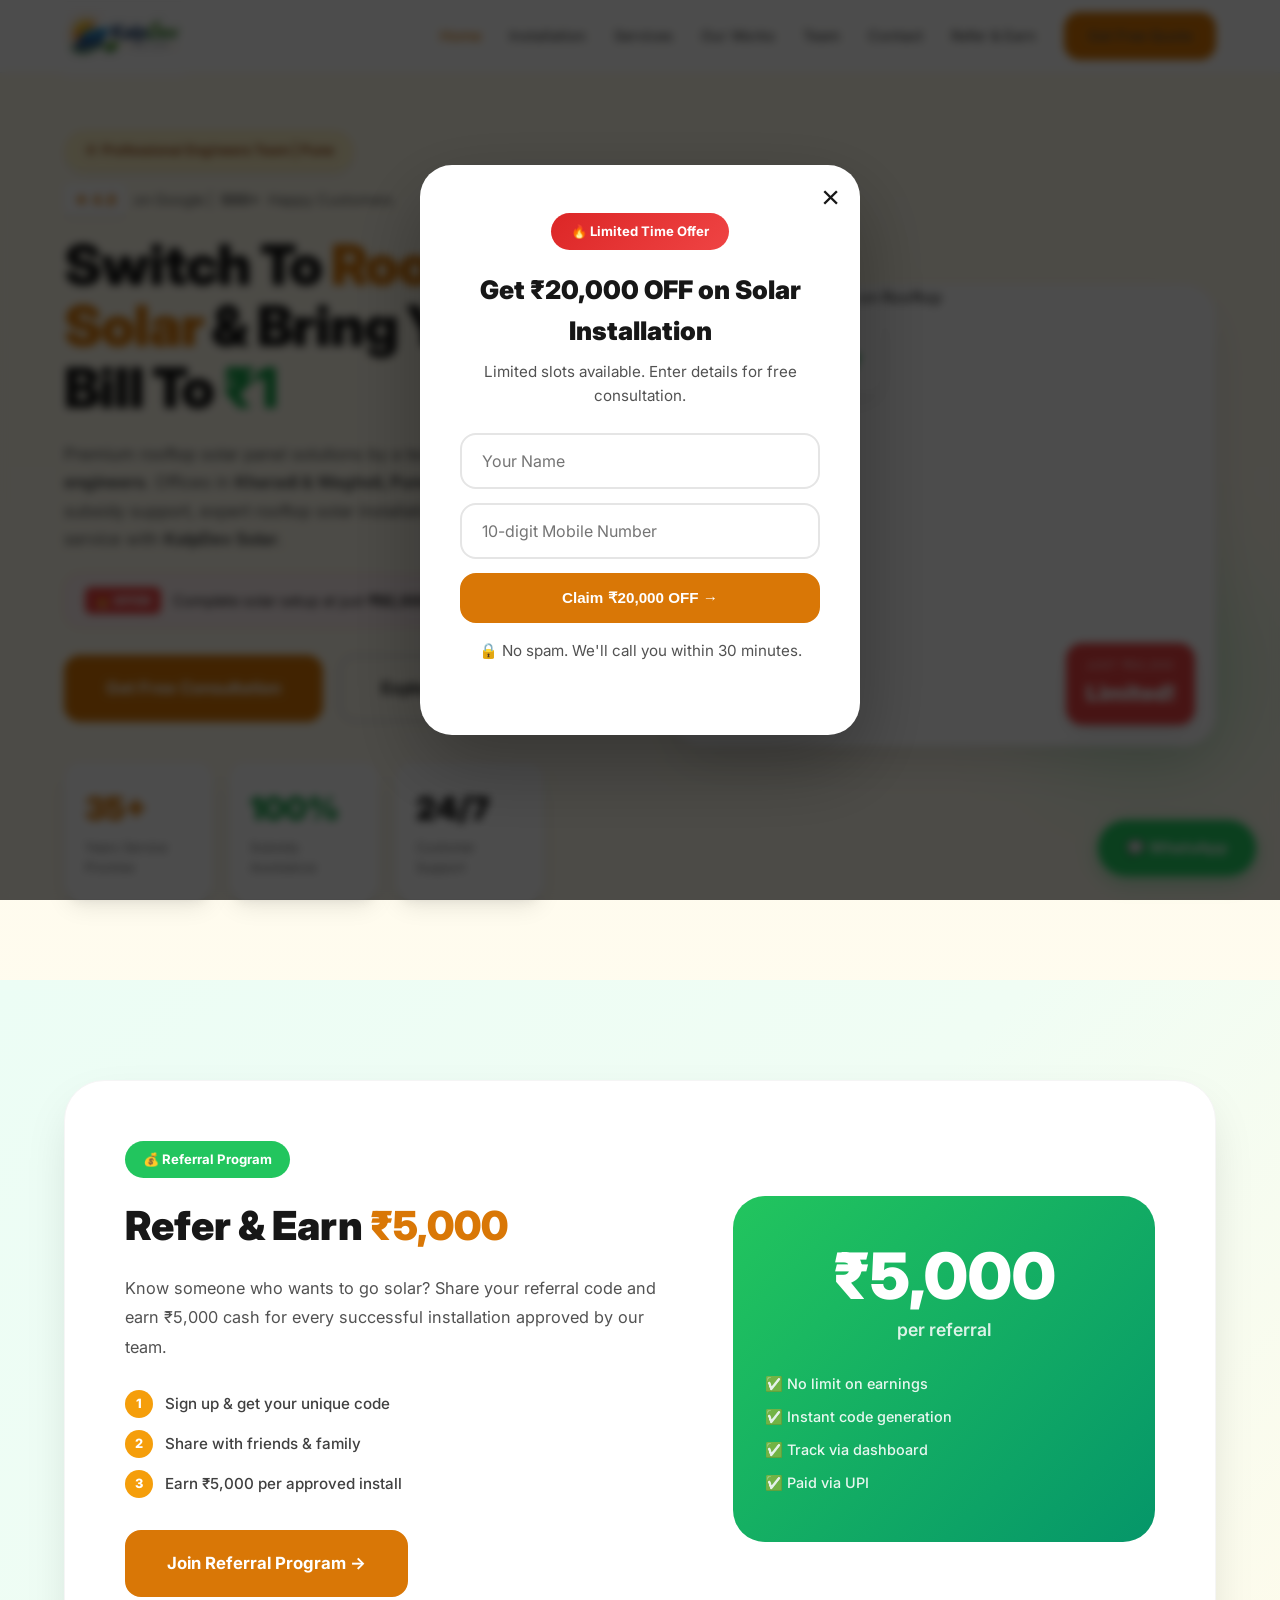
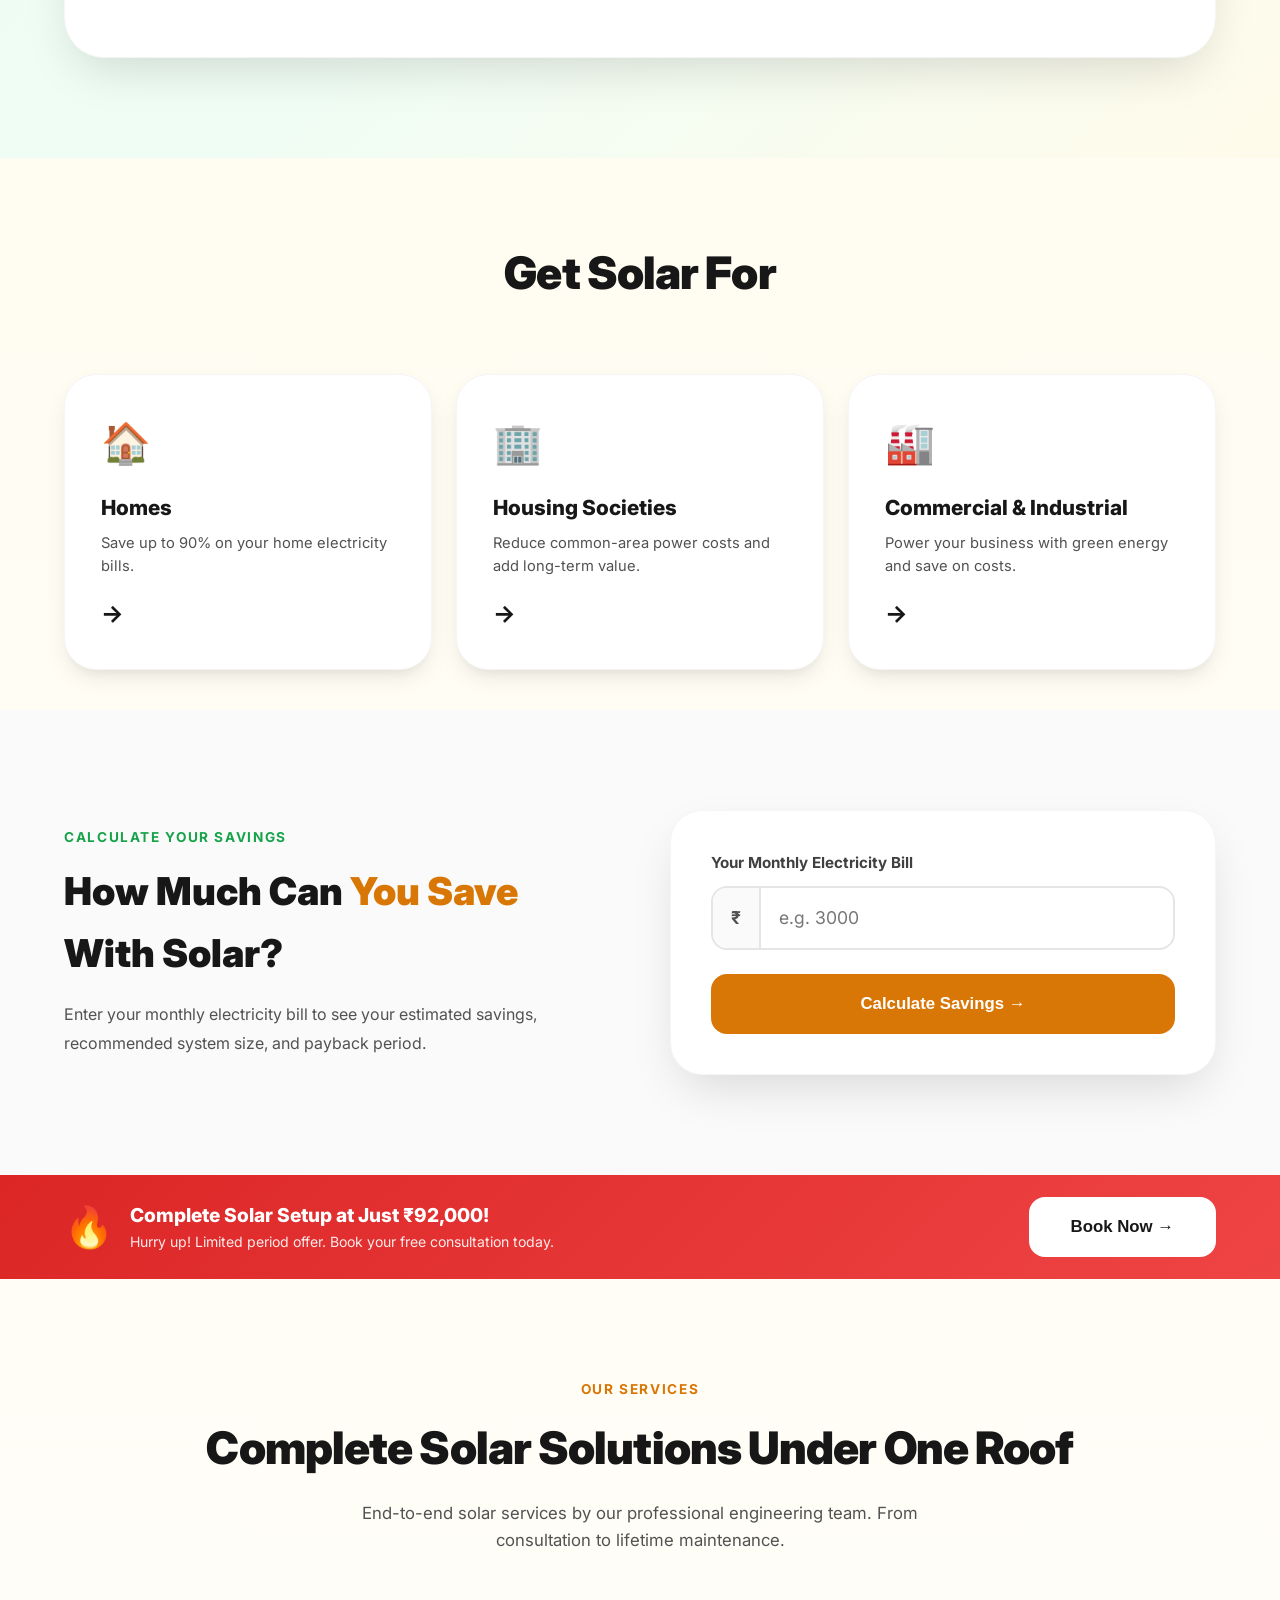
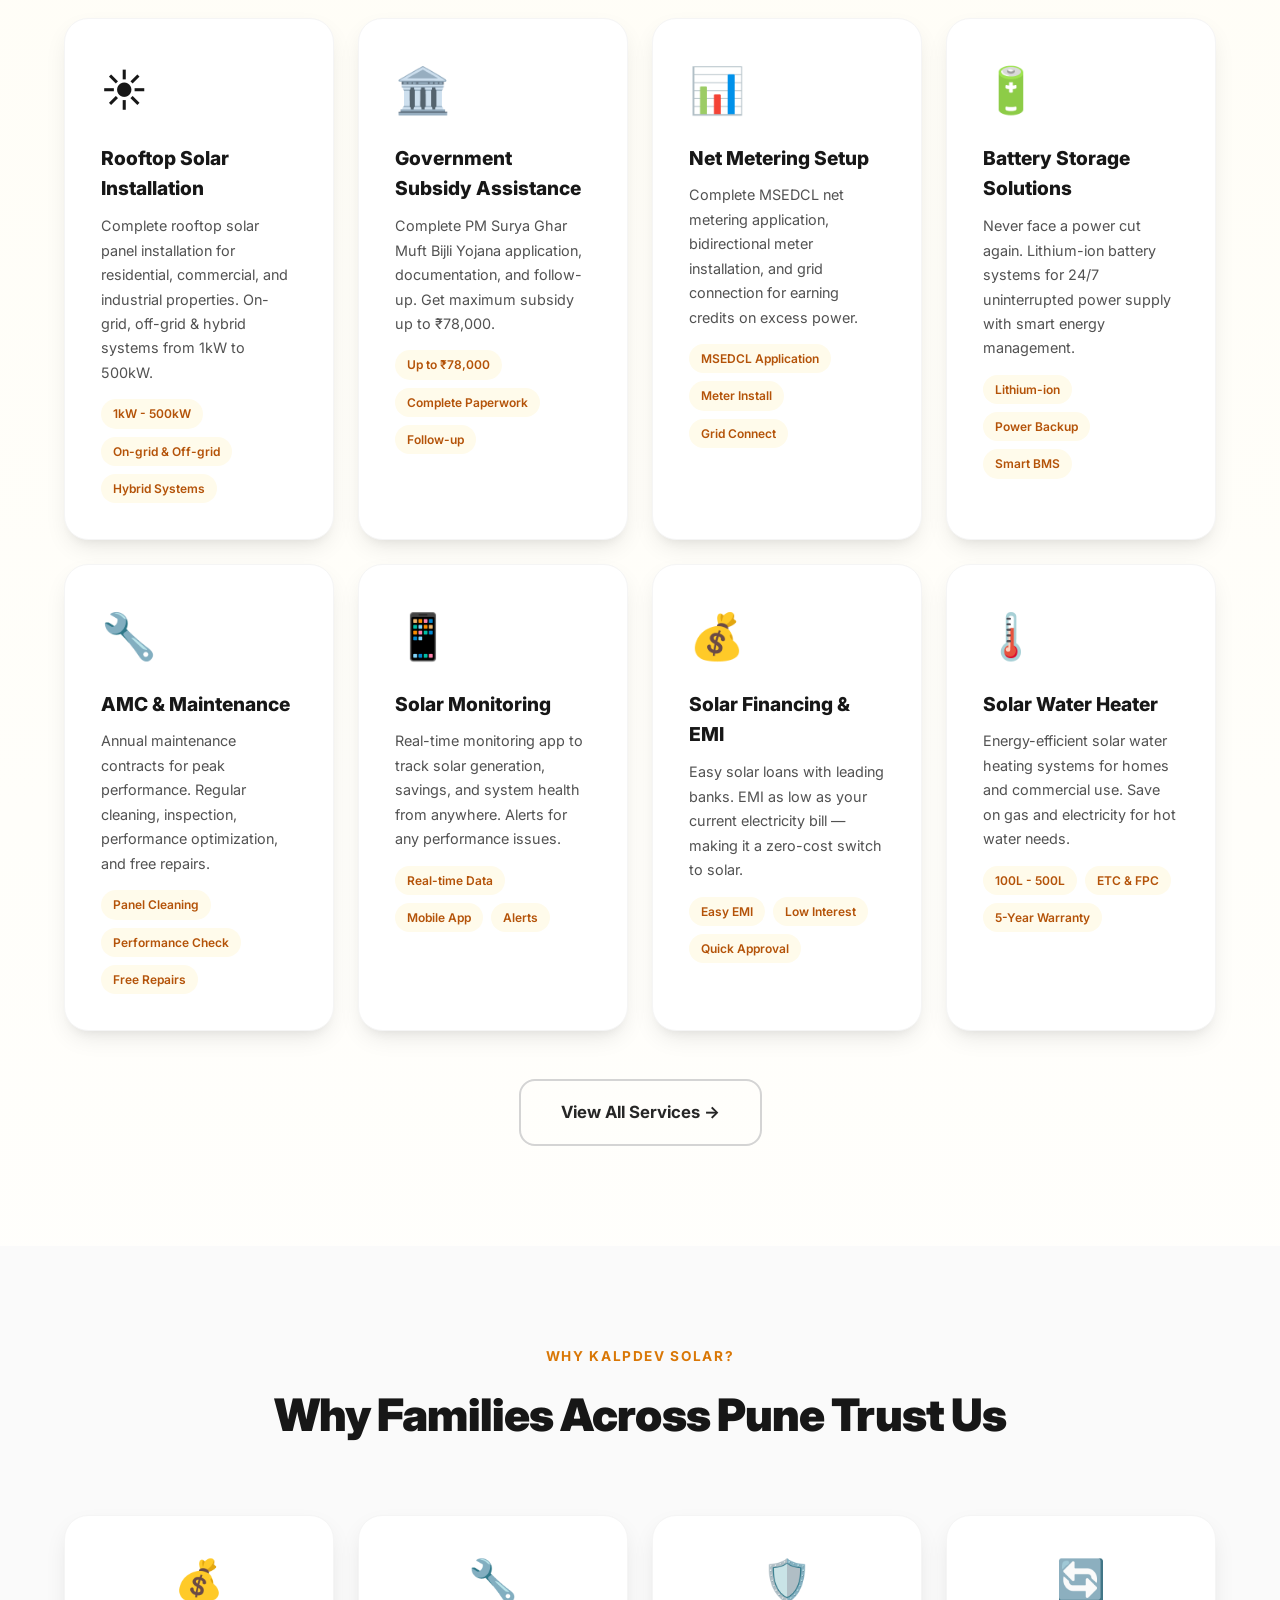
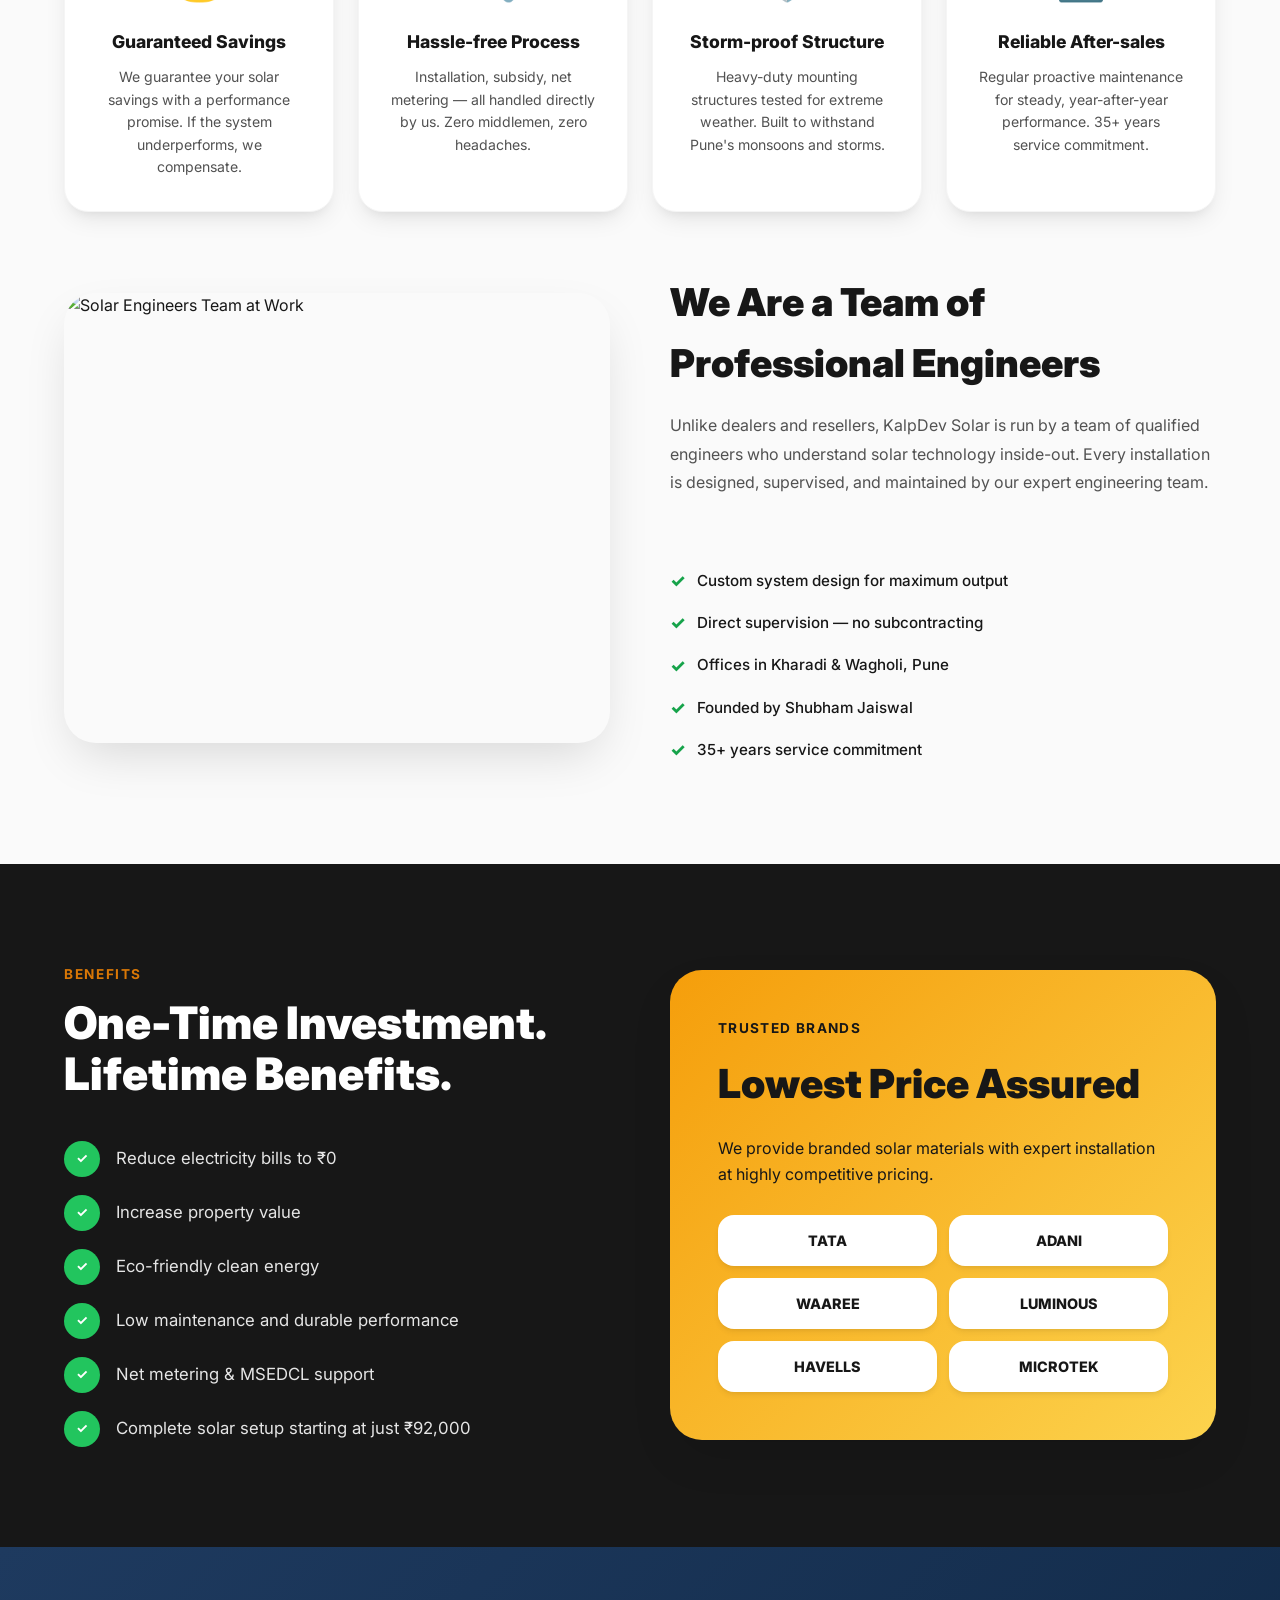
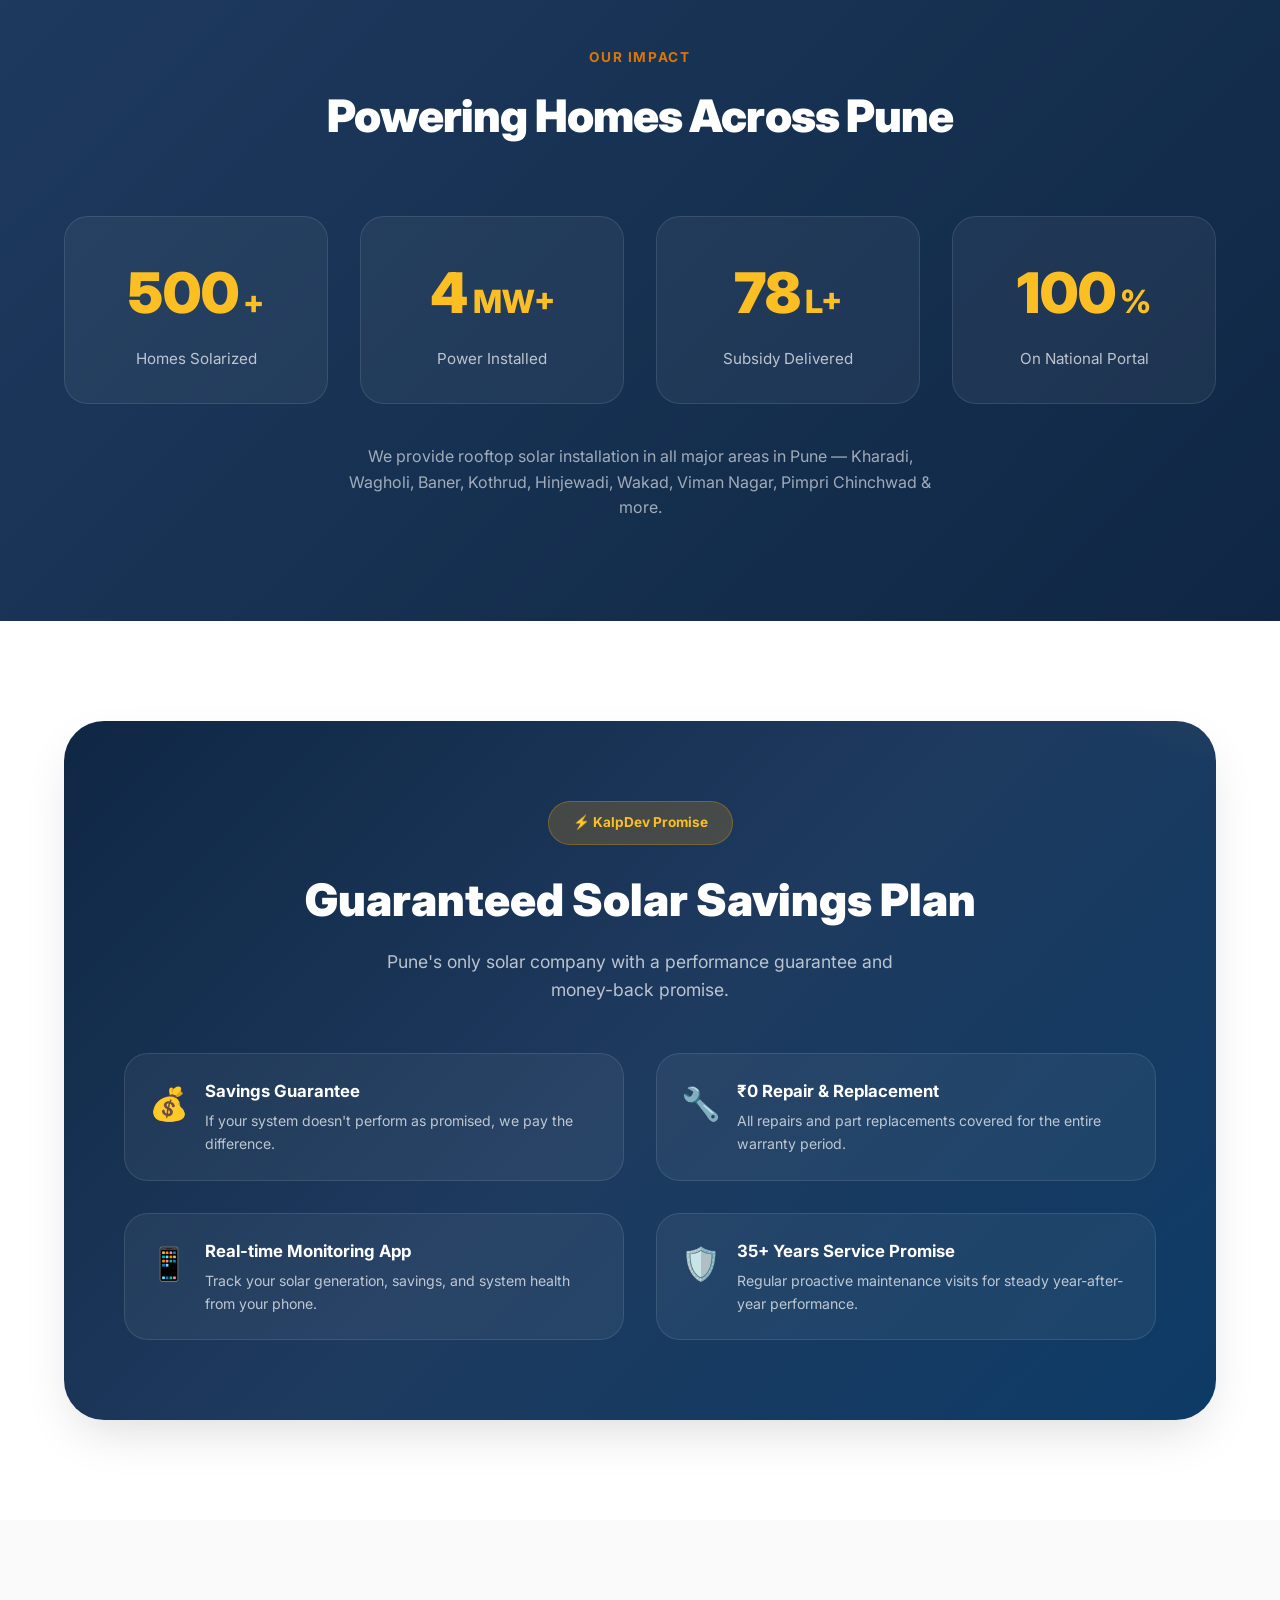
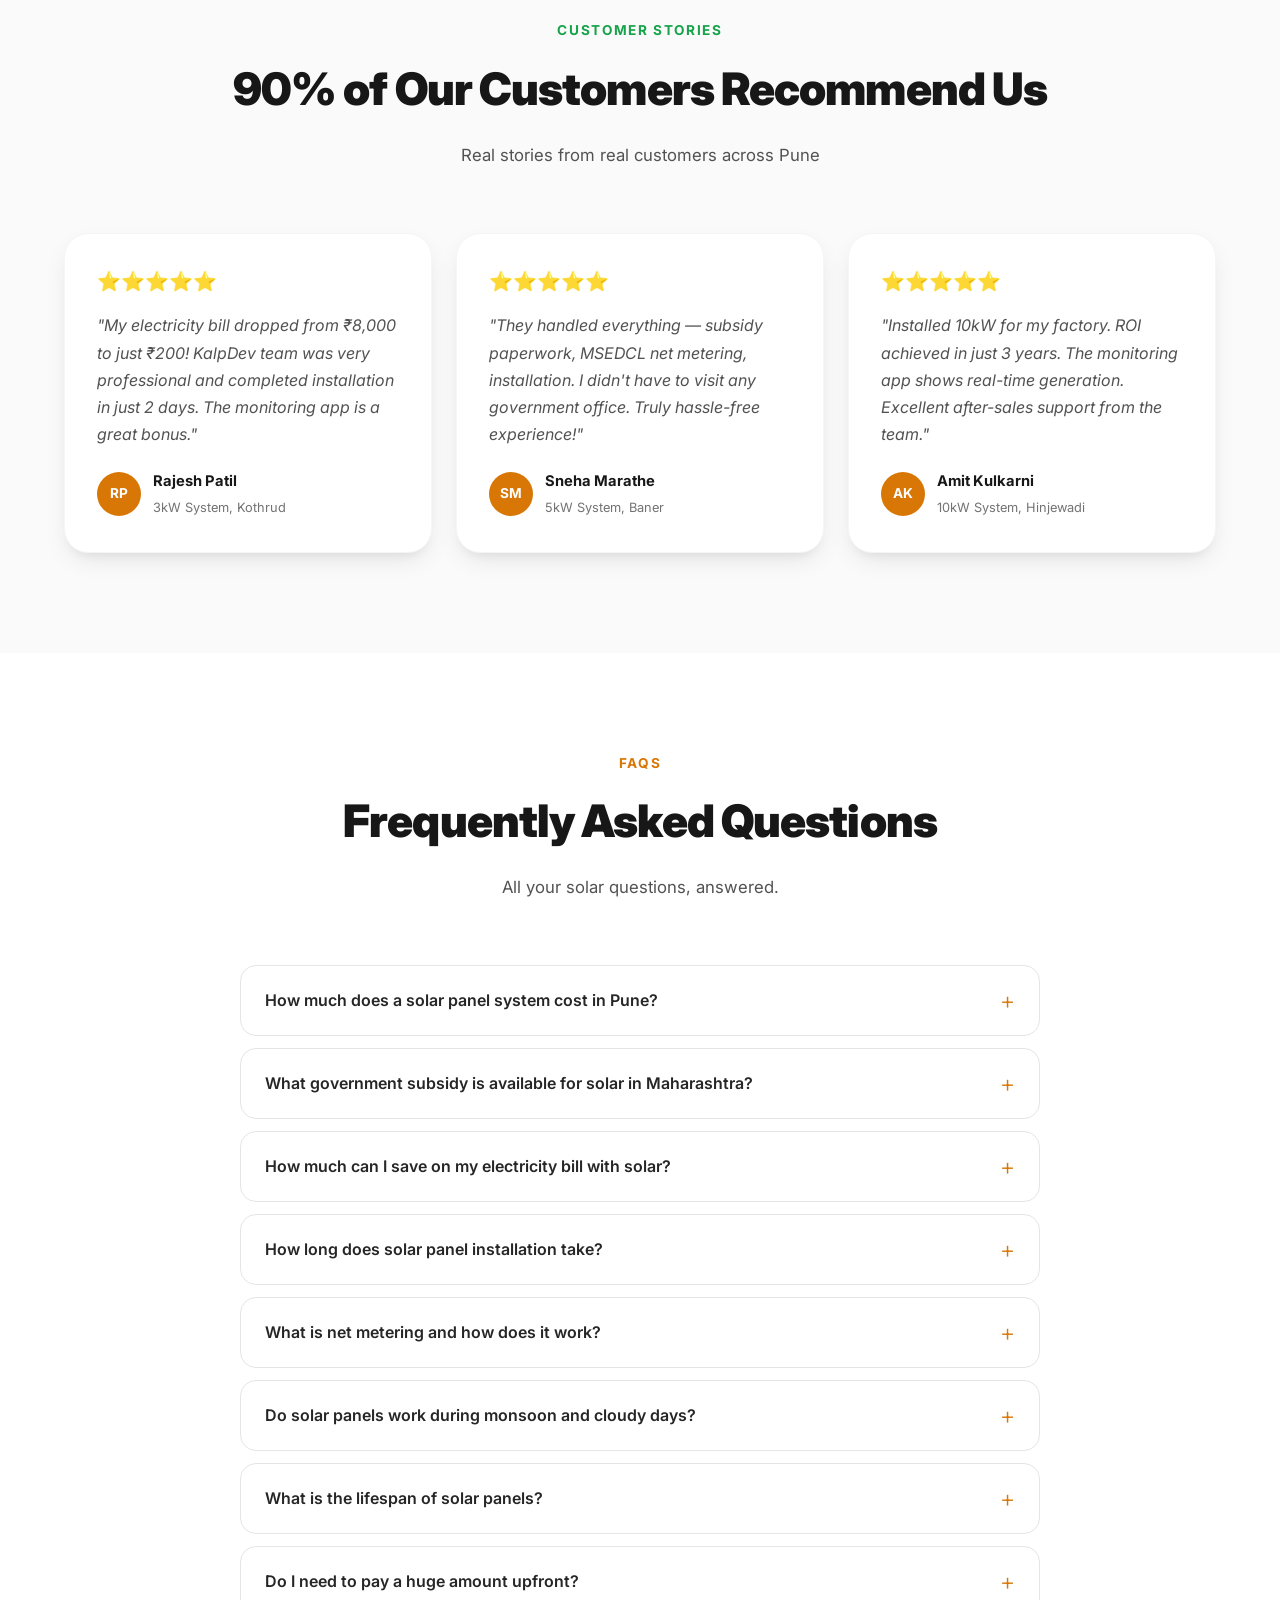
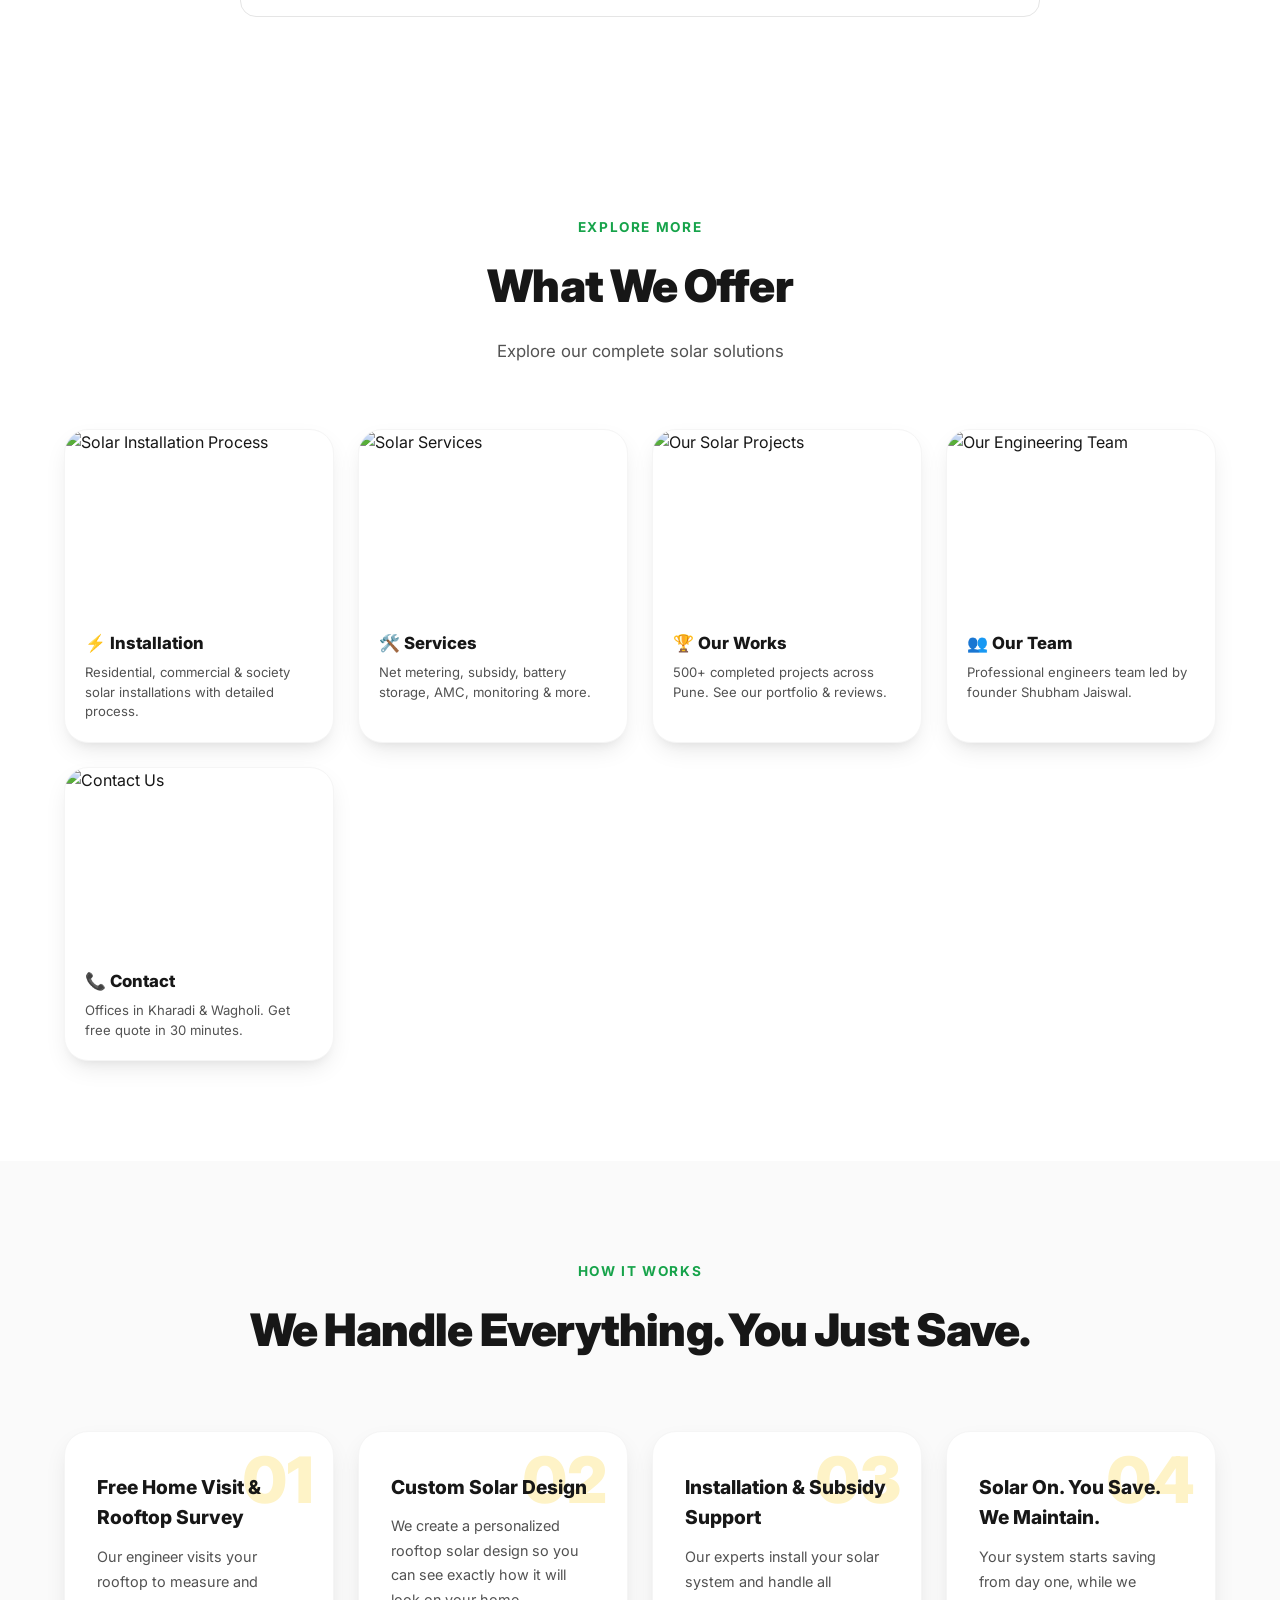
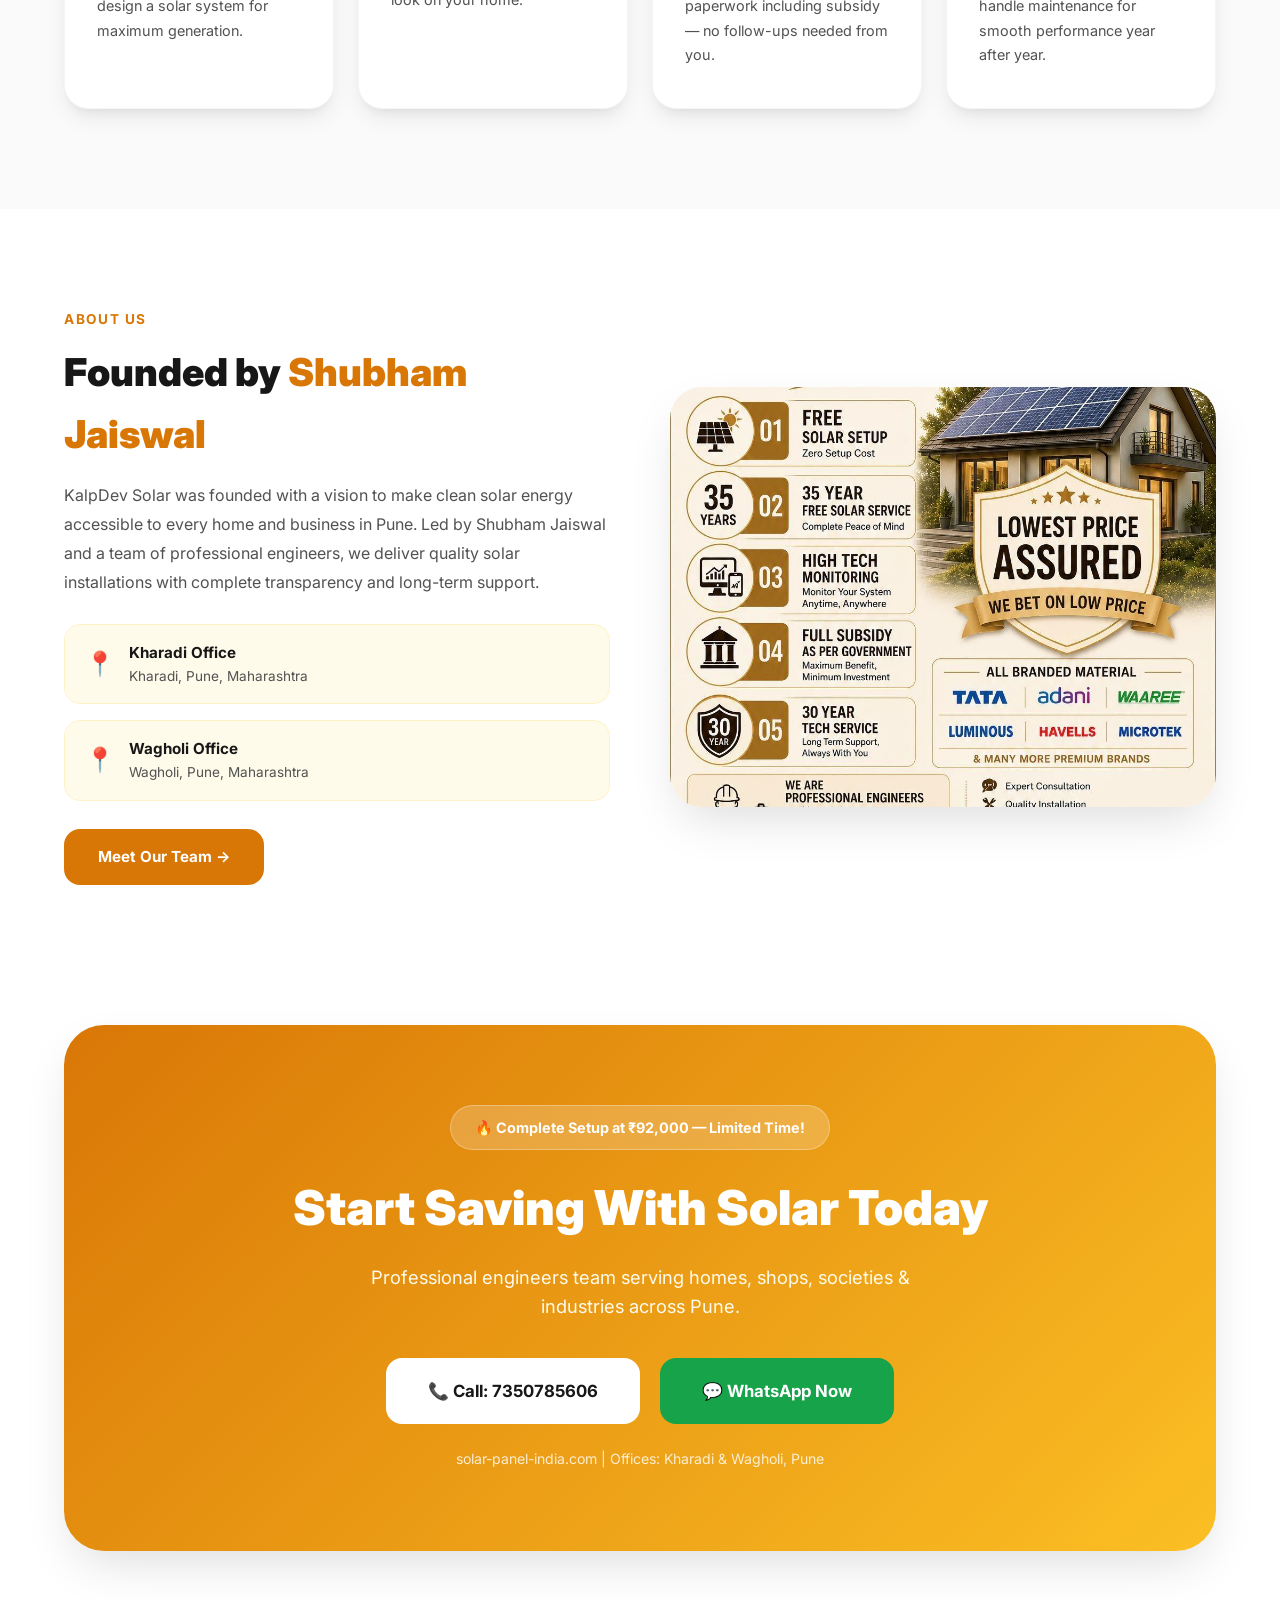
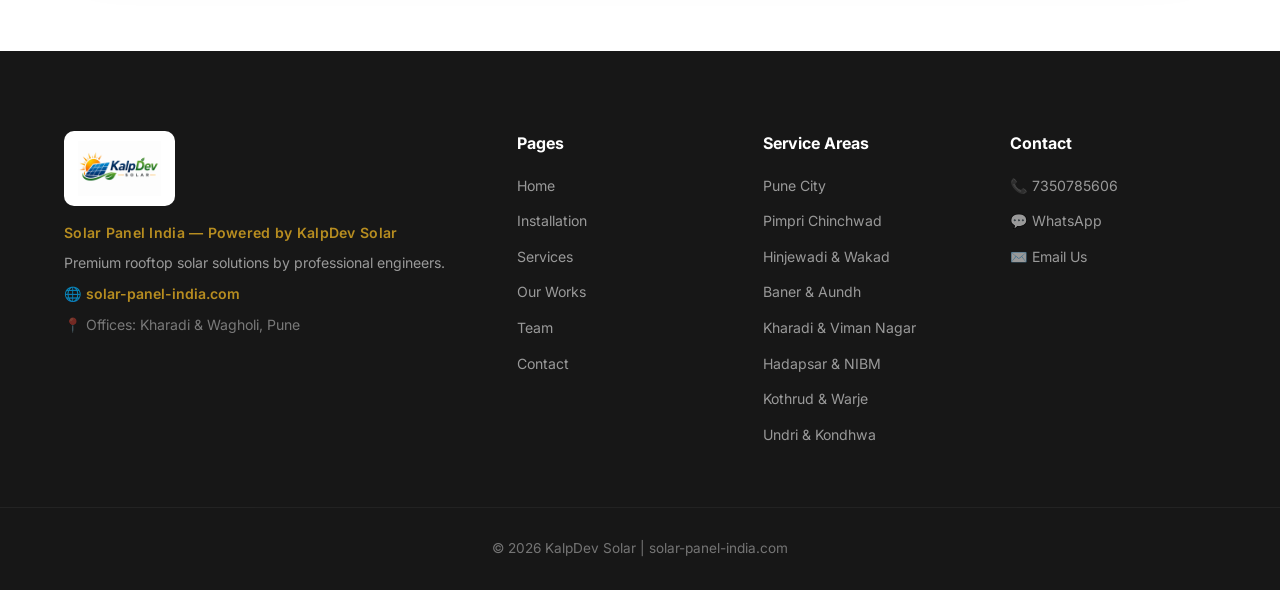
==== commit 9500b1b5: "Add files via upload" ====
--- a/index.html
+++ b/index.html
@@ -3,8 +3,16 @@
 <head>
     <meta charset="UTF-8">
     <meta name="viewport" content="width=device-width, initial-scale=1.0">
-    <title>KalpDev Solar | #1 Solar Panel Installation in Pune | solar-panel-india.com</title>
-    <meta name="description" content="KalpDev Solar — Pune's trusted solar brand. Premium rooftop solar solutions by professional engineers. Offices in Kharadi & Wagholi. Government subsidy support, 35 years service. Call 7350785606">
+    <title>KalpDev Solar | #1 Solar Rooftop Installation in Pune | Rooftop Solar Panel India</title>
+    <meta name="description" content="KalpDev Solar — Pune's trusted rooftop solar brand. Best solar rooftop installation for homes, societies & industries. Government subsidy support, 35 years service. Offices in Kharadi & Wagholi. Call 7350785606">
+    <meta name="keywords" content="solar rooftop pune, rooftop solar panel installation pune, solar rooftop india, rooftop solar system pune, solar panel rooftop price, best rooftop solar company pune, solar rooftop subsidy maharashtra, rooftop solar for home pune">
+    <link rel="icon" type="image/png" href="favicon.png">
+    <meta property="og:title" content="KalpDev Solar | #1 Solar Rooftop Installation in Pune">
+    <meta property="og:description" content="Pune's trusted rooftop solar brand. Best solar rooftop installation for homes, societies & industries. Government subsidy support. Call 7350785606">
+    <meta property="og:image" content="https://solar-panel-india.com/solarpanel india.png">
+    <meta property="og:url" content="https://solar-panel-india.com">
+    <meta property="og:type" content="website">
+    <meta name="twitter:card" content="summary_large_image">
     <link rel="preconnect" href="https://fonts.googleapis.com">
     <link rel="preconnect" href="https://fonts.gstatic.com" crossorigin>
     <link href="https://fonts.googleapis.com/css2?family=Inter:wght@300;400;500;600;700;800;900&display=swap" rel="stylesheet">
@@ -40,11 +48,11 @@
                 <div class="hero-rating">
                     <span class="rating-stars">★ 4.8</span> on Google | <strong>500+</strong> Happy Customers
                 </div>
-                <h1>Switch To <span class="text-amber">Solar</span> & Bring Your Bill To <span class="text-green">₹1</span></h1>
-                <p class="hero-desc">Premium rooftop solar solutions by a team of <strong>professional engineers</strong>. Offices in <strong>Kharadi & Wagholi, Pune</strong>. Get government subsidy support, expert installation, and 35+ years service with <strong>KalpDev Solar</strong>.</p>
+                <h1>Switch To <span class="text-amber">Rooftop Solar</span> & Bring Your Bill To <span class="text-green">₹1</span></h1>
+                <p class="hero-desc">Premium rooftop solar panel solutions by a team of <strong>professional engineers</strong>. Offices in <strong>Kharadi & Wagholi, Pune</strong>. Get government subsidy support, expert rooftop solar installation, and 35+ years service with <strong>KalpDev Solar</strong>.</p>
                 <div class="hero-offer-strip">
                     <span class="offer-flash">🔥 OFFER</span>
-                    <span>Additional <strong>₹20,000 OFF</strong> on installation — <a href="#" id="heroOfferBtn">Claim Coupon Now →</a></span>
+                    <span>Complete solar setup at just <strong>₹92,000</strong> — <a href="#" id="heroOfferBtn">Book Now →</a></span>
                 </div>
                 <div class="hero-buttons">
                     <a href="https://wa.me/917350785606" class="btn btn-primary btn-lg" target="_blank" rel="noopener noreferrer">Get Free Consultation</a>
@@ -75,7 +83,7 @@
                         <div class="float-value text-green">₹50K+/Year</div>
                     </div>
                     <div class="hero-float-card bottom-right">
-                        <div class="float-small">₹20,000 OFF</div>
+                        <div class="float-small">Just ₹92,000</div>
                         <div class="float-big">Limited!</div>
                     </div>
                 </div>
@@ -194,11 +202,11 @@
                 <div class="offer-banner-text">
                     <span class="offer-flash-big">🔥</span>
                     <div>
-                        <h3>Additional ₹20,000 OFF on Solar Installation!</h3>
-                        <p>Hurry up! Limited period offer. Request your exclusive coupon today.</p>
-                    </div>
-                </div>
-                <button class="btn btn-white btn-lg" id="offerBannerBtn">Claim Coupon →</button>
+                        <h3>Complete Solar Setup at Just ₹92,000!</h3>
+                        <p>Hurry up! Limited period offer. Book your free consultation today.</p>
+                    </div>
+                </div>
+                <button class="btn btn-white btn-lg" id="offerBannerBtn">Book Now →</button>
             </div>
         </div>
     </section>
@@ -360,7 +368,7 @@
                     <div class="benefit-item"><div class="benefit-check">✓</div><p>Eco-friendly clean energy</p></div>
                     <div class="benefit-item"><div class="benefit-check">✓</div><p>Low maintenance and durable performance</p></div>
                     <div class="benefit-item"><div class="benefit-check">✓</div><p>Net metering & MSEDCL support</p></div>
-                    <div class="benefit-item"><div class="benefit-check">✓</div><p>Additional ₹20,000 OFF — limited time!</p></div>
+                    <div class="benefit-item"><div class="benefit-check">✓</div><p>Complete solar setup starting at just ₹92,000</p></div>
                 </div>
             </div>
             <div class="benefits-offer">
@@ -410,7 +418,7 @@
                     <div class="impact-label">On National Portal</div>
                 </div>
             </div>
-            <p class="impact-subtext">We serve all major areas in Pune — Kharadi, Wagholi, Baner, Kothrud, Hinjewadi, Wakad, Viman Nagar, Pimpri Chinchwad & more.</p>
+            <p class="impact-subtext">We provide rooftop solar installation in all major areas in Pune — Kharadi, Wagholi, Baner, Kothrud, Hinjewadi, Wakad, Viman Nagar, Pimpri Chinchwad & more.</p>
         </div>
     </section>
 
@@ -721,7 +729,7 @@
     <section class="cta">
         <div class="container">
             <div class="cta-card">
-                <div class="cta-offer-badge">🔥 ₹20,000 OFF — Limited Time!</div>
+                <div class="cta-offer-badge">🔥 Complete Setup at ₹92,000 — Limited Time!</div>
                 <h2>Start Saving With Solar Today</h2>
                 <p>Professional engineers team serving homes, shops, societies & industries across Pune.</p>
                 <div class="cta-buttons">
@@ -739,7 +747,7 @@
             <div class="footer-brand">
                 <div class="logo"><img src="solarpanel india.png" alt="KalpDev Solar" class="logo-img footer-logo-img"></div>
                 <p class="footer-tagline">Solar Panel India — Powered by KalpDev Solar</p>
-                <p>Premium rooftop solar solutions by professional engineers. Founded by Shubham Jaiswal.</p>
+                <p>Premium rooftop solar solutions by professional engineers.</p>
                 <p class="footer-domain">🌐 solar-panel-india.com</p>
                 <p class="footer-offices">📍 Offices: Kharadi & Wagholi, Pune</p>
             </div>
@@ -757,11 +765,14 @@
             <div class="footer-links-group">
                 <h4>Service Areas</h4>
                 <ul>
-                    <li><a href="#">Kharadi & Wagholi</a></li>
-                    <li><a href="#">Baner & Kothrud</a></li>
+                    <li><a href="#">Pune City</a></li>
+                    <li><a href="#">Pimpri Chinchwad</a></li>
                     <li><a href="#">Hinjewadi & Wakad</a></li>
-                    <li><a href="#">Pimpri Chinchwad</a></li>
-                    <li><a href="#">Viman Nagar</a></li>
+                    <li><a href="#">Baner & Aundh</a></li>
+                    <li><a href="#">Kharadi & Viman Nagar</a></li>
+                    <li><a href="#">Hadapsar & NIBM</a></li>
+                    <li><a href="#">Kothrud & Warje</a></li>
+                    <li><a href="#">Undri & Kondhwa</a></li>
                 </ul>
             </div>
             <div class="footer-links-group">
@@ -774,13 +785,80 @@
             </div>
         </div>
         <div class="footer-bottom">
-            <p>&copy; 2025 KalpDev Solar | Founded by Shubham Jaiswal | solar-panel-india.com</p>
+            <p>&copy; 2026 KalpDev Solar | solar-panel-india.com</p>
         </div>
     </footer>
 
     <!-- WhatsApp Float -->
     <a href="https://wa.me/917350785606?text=Hi%2C%20I%20am%20interested%20in%20solar%20panel%20installation" class="whatsapp-float" target="_blank" rel="noopener noreferrer" aria-label="Chat on WhatsApp">💬 WhatsApp</a>
 
+    <!-- Lead Capture Popup -->
+    <div class="popup-overlay hidden" id="popupOverlay">
+        <div class="popup-card">
+            <button class="popup-close" id="popupClose">&times;</button>
+            <div class="popup-badge">🔥 Limited Time Offer</div>
+            <h3>Get ₹20,000 OFF on Solar Installation</h3>
+            <p>Limited slots available. Enter details for free consultation.</p>
+            <form id="popupForm" class="popup-form">
+                <input type="text" id="popupName" placeholder="Your Name" required>
+                <input type="tel" id="popupPhone" placeholder="10-digit Mobile Number" pattern="[0-9]{10}" required>
+                <button type="submit" class="btn btn-primary btn-block">Claim ₹20,000 OFF →</button>
+            </form>
+            <p class="popup-trust">🔒 No spam. We'll call you within 30 minutes.</p>
+        </div>
+    </div>
+
+    <!-- LocalBusiness Schema -->
+    <script type="application/ld+json">
+    {
+        "@context": "https://schema.org",
+        "@type": "LocalBusiness",
+        "name": "KalpDev Solar",
+        "alternateName": "Solar Panel India",
+        "description": "Pune's trusted rooftop solar brand. Best solar rooftop installation for homes, societies & industries.",
+        "url": "https://solar-panel-india.com",
+        "telephone": "+917350785606",
+        "email": "info@solar-panel-india.com",
+        "address": [
+            {
+                "@type": "PostalAddress",
+                "streetAddress": "Kharadi",
+                "addressLocality": "Pune",
+                "addressRegion": "Maharashtra",
+                "addressCountry": "IN"
+            },
+            {
+                "@type": "PostalAddress",
+                "streetAddress": "Wagholi",
+                "addressLocality": "Pune",
+                "addressRegion": "Maharashtra",
+                "addressCountry": "IN"
+            }
+        ],
+        "geo": {
+            "@type": "GeoCoordinates",
+            "latitude": "18.5596",
+            "longitude": "73.9469"
+        },
+        "aggregateRating": {
+            "@type": "AggregateRating",
+            "ratingValue": "4.8",
+            "reviewCount": "500"
+        },
+        "priceRange": "₹45,000 - ₹5,00,000",
+        "openingHours": ["Mo-Sa 09:00-19:00", "Su 10:00-16:00"],
+        "founder": {
+            "@type": "Person",
+            "name": "Shubham Jaiswal"
+        },
+        "areaServed": {
+            "@type": "City",
+            "name": "Pune"
+        },
+        "serviceType": ["Rooftop Solar Installation", "Solar Panel Installation", "Net Metering", "Solar Subsidy Assistance"]
+    }
+    </script>
+
     <script src="script.js"></script>
 </body>
-</html>+</html>
--- a/styles.css
+++ b/styles.css
@@ -117,8 +117,8 @@
 .nav-container { display: flex; align-items: center; justify-content: space-between; height: 72px; }
 .logo { display: flex; align-items: center; gap: 8px; font-size: 1.3rem; font-weight: 800; flex-shrink: 0; }
 .logo span { color: var(--neutral-900); }
-.logo-img { height: 60px; width: auto; object-fit: contain; }
-.footer-logo-img { height: 55px; filter: brightness(0) invert(1); }
+.logo-img { height: 80px; width: auto; object-fit: contain; }
+.footer-logo-img { height: 75px; background: #fff; padding: 10px 14px; border-radius: 10px; }
 .logo-icon { font-size: 1.4rem; }
 .logo-brand { font-size: 1.3rem; font-weight: 900; color: var(--neutral-900); letter-spacing: -.02em; }
 .logo-highlight { color: var(--amber-600); }
@@ -415,6 +415,58 @@
     box-shadow: var(--shadow); border: 1px solid var(--neutral-100); transition: all .3s ease;
 }
 .brand-card:hover { transform: translateY(-4px); box-shadow: var(--shadow-lg); border-color: var(--amber-300); }
+
+/* ===== Service Areas Grid ===== */
+.service-areas-grid {
+    display: grid;
+    grid-template-columns: repeat(3, 1fr);
+    gap: 24px;
+}
+.area-card {
+    background: #fff;
+    border-radius: var(--radius-lg);
+    padding: 28px 24px;
+    box-shadow: var(--shadow-lg);
+    border: 1px solid var(--neutral-100);
+    transition: all .3s ease;
+}
+.area-card:hover {
+    transform: translateY(-4px);
+    box-shadow: var(--shadow-xl);
+    border-color: var(--amber-300);
+}
+.area-card h4 {
+    font-size: 1.1rem;
+    font-weight: 800;
+    margin-bottom: 14px;
+    color: var(--neutral-800);
+}
+.area-card ul {
+    list-style: none;
+    display: grid;
+    grid-template-columns: 1fr 1fr;
+    gap: 8px;
+}
+.area-card ul li {
+    font-size: .88rem;
+    color: var(--neutral-600);
+    padding: 4px 0;
+    position: relative;
+    padding-left: 14px;
+}
+.area-card ul li::before {
+    content: '•';
+    position: absolute;
+    left: 0;
+    color: var(--amber-500);
+    font-weight: 700;
+}
+@media (max-width: 1024px) {
+    .service-areas-grid { grid-template-columns: repeat(2, 1fr); }
+}
+@media (max-width: 600px) {
+    .service-areas-grid { grid-template-columns: 1fr; }
+}
 
 /* ===== Works Page ===== */
 .works-stats { display: grid; grid-template-columns: repeat(auto-fit, minmax(200px, 1fr)); gap: 24px; margin-bottom: 60px; }
@@ -712,3 +764,189 @@
     .rh-content h2 { font-size: 2rem; }
     .rh-amount { font-size: 3rem; }
 }
+
+/* ===== POPUP OVERLAY ===== */
+.popup-overlay {
+    position: fixed;
+    top: 0;
+    left: 0;
+    right: 0;
+    bottom: 0;
+    background: rgba(0, 0, 0, 0.7);
+    backdrop-filter: blur(4px);
+    z-index: 10000;
+    display: flex;
+    align-items: center;
+    justify-content: center;
+    padding: 24px;
+}
+.popup-overlay.hidden {
+    display: none;
+}
+.popup-card {
+    background: #fff;
+    border-radius: var(--radius-xl);
+    padding: 48px 40px;
+    max-width: 440px;
+    width: 100%;
+    position: relative;
+    box-shadow: 0 30px 80px rgba(0, 0, 0, 0.3);
+    text-align: center;
+    animation: popupSlideIn 0.3s ease;
+}
+@keyframes popupSlideIn {
+    from { opacity: 0; transform: translateY(20px) scale(0.95); }
+    to { opacity: 1; transform: translateY(0) scale(1); }
+}
+.popup-close {
+    position: absolute;
+    top: 16px;
+    right: 20px;
+    background: none;
+    border: none;
+    font-size: 2rem;
+    color: var(--neutral-400);
+    cursor: pointer;
+    line-height: 1;
+    transition: color 0.3s ease;
+}
+.popup-close:hover {
+    color: var(--neutral-800);
+}
+.popup-badge {
+    display: inline-block;
+    background: linear-gradient(135deg, #dc2626, #ef4444);
+    color: #fff;
+    padding: 8px 20px;
+    border-radius: 50px;
+    font-size: .82rem;
+    font-weight: 700;
+    margin-bottom: 20px;
+}
+.popup-card h3 {
+    font-size: 1.6rem;
+    font-weight: 900;
+    margin-bottom: 8px;
+    color: var(--neutral-900);
+}
+.popup-card > p {
+    color: var(--neutral-600);
+    margin-bottom: 24px;
+    font-size: .95rem;
+}
+.popup-form {
+    display: flex;
+    flex-direction: column;
+    gap: 14px;
+}
+.popup-form input {
+    width: 100%;
+    padding: 16px 20px;
+    border: 2px solid var(--neutral-200);
+    border-radius: var(--radius);
+    font-size: 1rem;
+    font-family: inherit;
+    transition: all 0.3s ease;
+}
+.popup-form input:focus {
+    outline: none;
+    border-color: var(--amber-500);
+    box-shadow: 0 0 0 4px rgba(245, 158, 11, 0.1);
+}
+.popup-trust {
+    margin-top: 16px;
+    font-size: .82rem;
+    color: var(--neutral-500);
+}
+
+/* ===== MINI LEAD FORM ===== */
+.mini-form-card {
+    background: linear-gradient(135deg, var(--amber-500), var(--amber-400));
+    border-radius: var(--radius-xl);
+    padding: 48px;
+    display: flex;
+    align-items: center;
+    justify-content: space-between;
+    gap: 40px;
+    flex-wrap: wrap;
+    box-shadow: var(--shadow-xl);
+}
+.mini-form-content h3 {
+    font-size: 1.6rem;
+    font-weight: 900;
+    color: var(--neutral-900);
+    margin-bottom: 8px;
+}
+.mini-form-content p {
+    color: var(--neutral-800);
+    font-size: .95rem;
+    opacity: 0.85;
+}
+.mini-form {
+    display: flex;
+    gap: 12px;
+    align-items: center;
+    flex-wrap: wrap;
+}
+.mini-form input {
+    padding: 16px 20px;
+    border: 2px solid rgba(255, 255, 255, 0.6);
+    border-radius: var(--radius);
+    font-size: .95rem;
+    font-family: inherit;
+    background: #fff;
+    min-width: 180px;
+    transition: all 0.3s ease;
+}
+.mini-form input:focus {
+    outline: none;
+    border-color: #fff;
+    box-shadow: 0 0 0 4px rgba(255, 255, 255, 0.3);
+}
+.mini-form .btn {
+    white-space: nowrap;
+}
+
+/* Success message for forms */
+.form-success-message {
+    background: linear-gradient(135deg, #065f46, #059669);
+    color: #fff;
+    padding: 24px 32px;
+    border-radius: var(--radius-lg);
+    text-align: center;
+    font-size: 1rem;
+    font-weight: 600;
+    box-shadow: var(--shadow-lg);
+    animation: popupSlideIn 0.3s ease;
+}
+.form-success-message p {
+    margin-top: 8px;
+    font-weight: 400;
+    font-size: .9rem;
+    opacity: 0.9;
+}
+
+@media (max-width: 768px) {
+    .popup-card {
+        padding: 36px 24px;
+    }
+    .popup-card h3 {
+        font-size: 1.3rem;
+    }
+    .mini-form-card {
+        flex-direction: column;
+        padding: 32px 24px;
+        text-align: center;
+    }
+    .mini-form {
+        flex-direction: column;
+        width: 100%;
+    }
+    .mini-form input {
+        width: 100%;
+        min-width: unset;
+    }
+    .mini-form .btn {
+        width: 100%;
+    }
+}
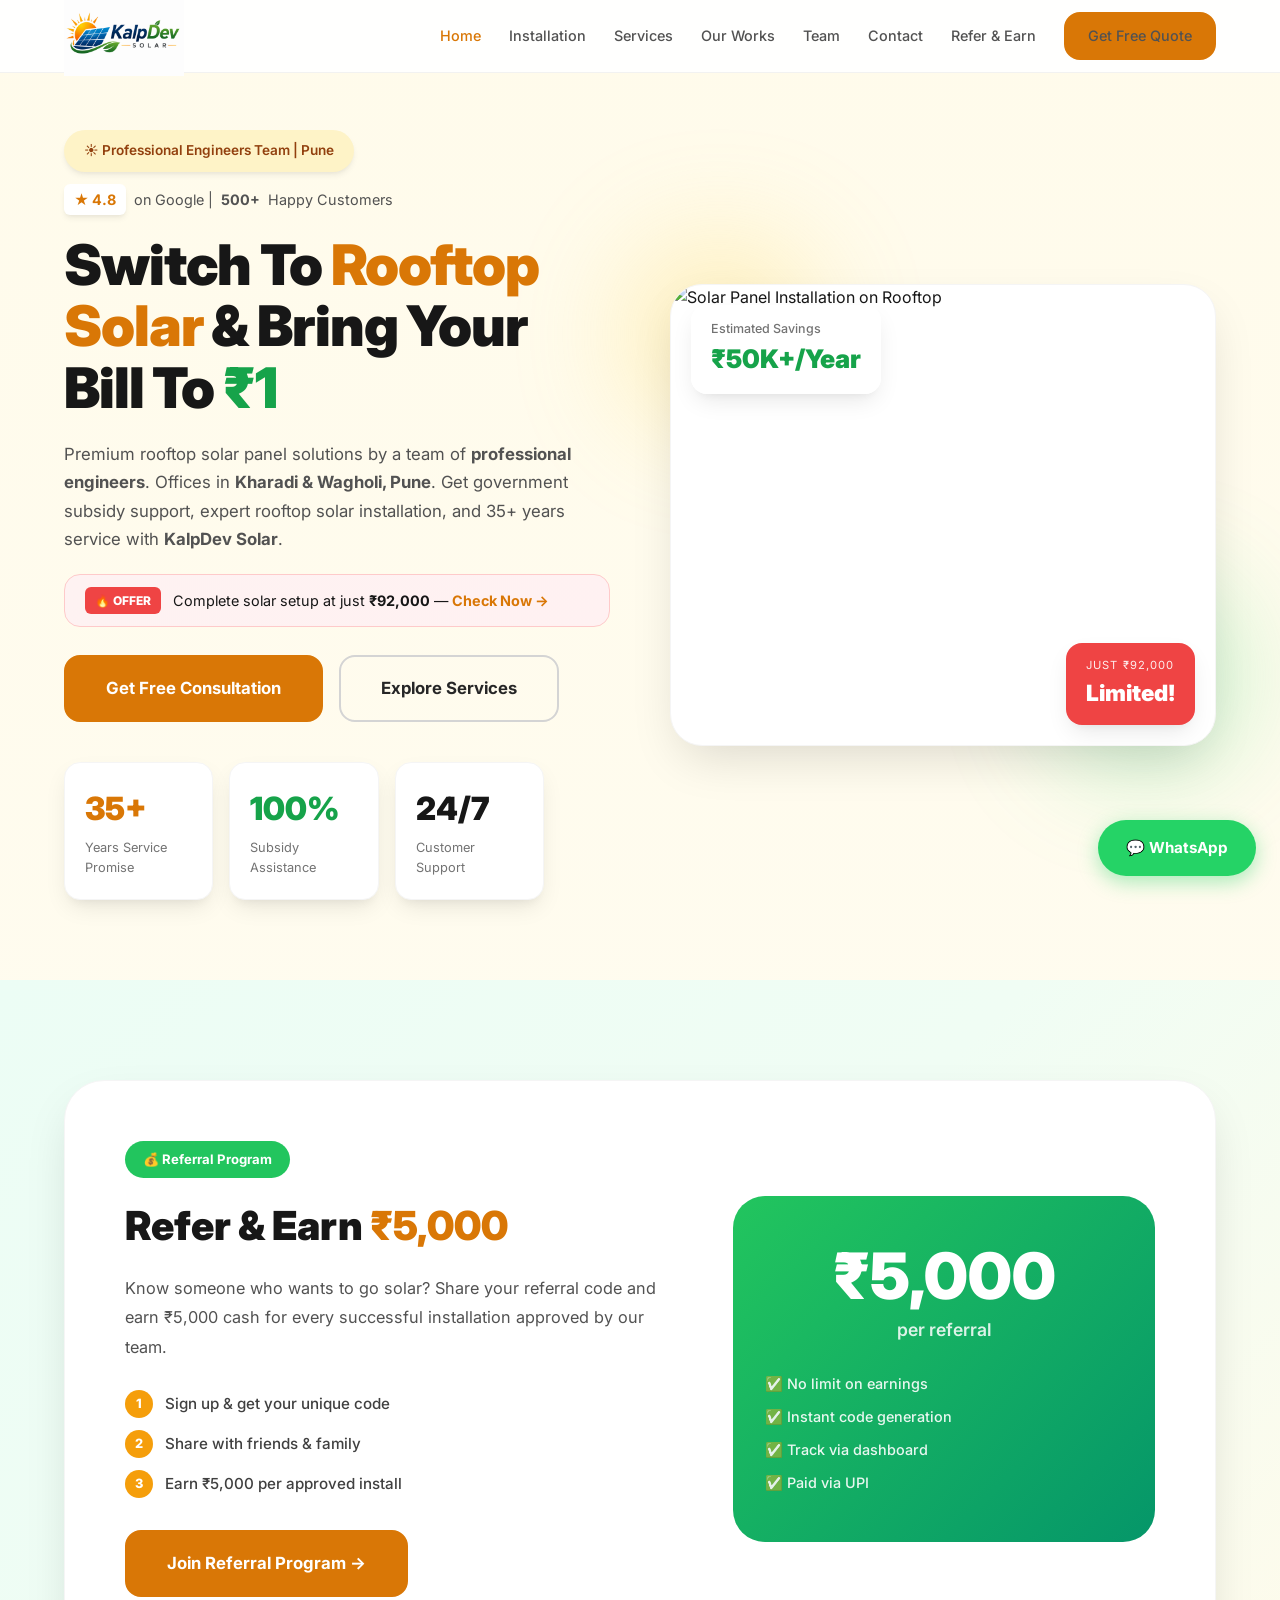
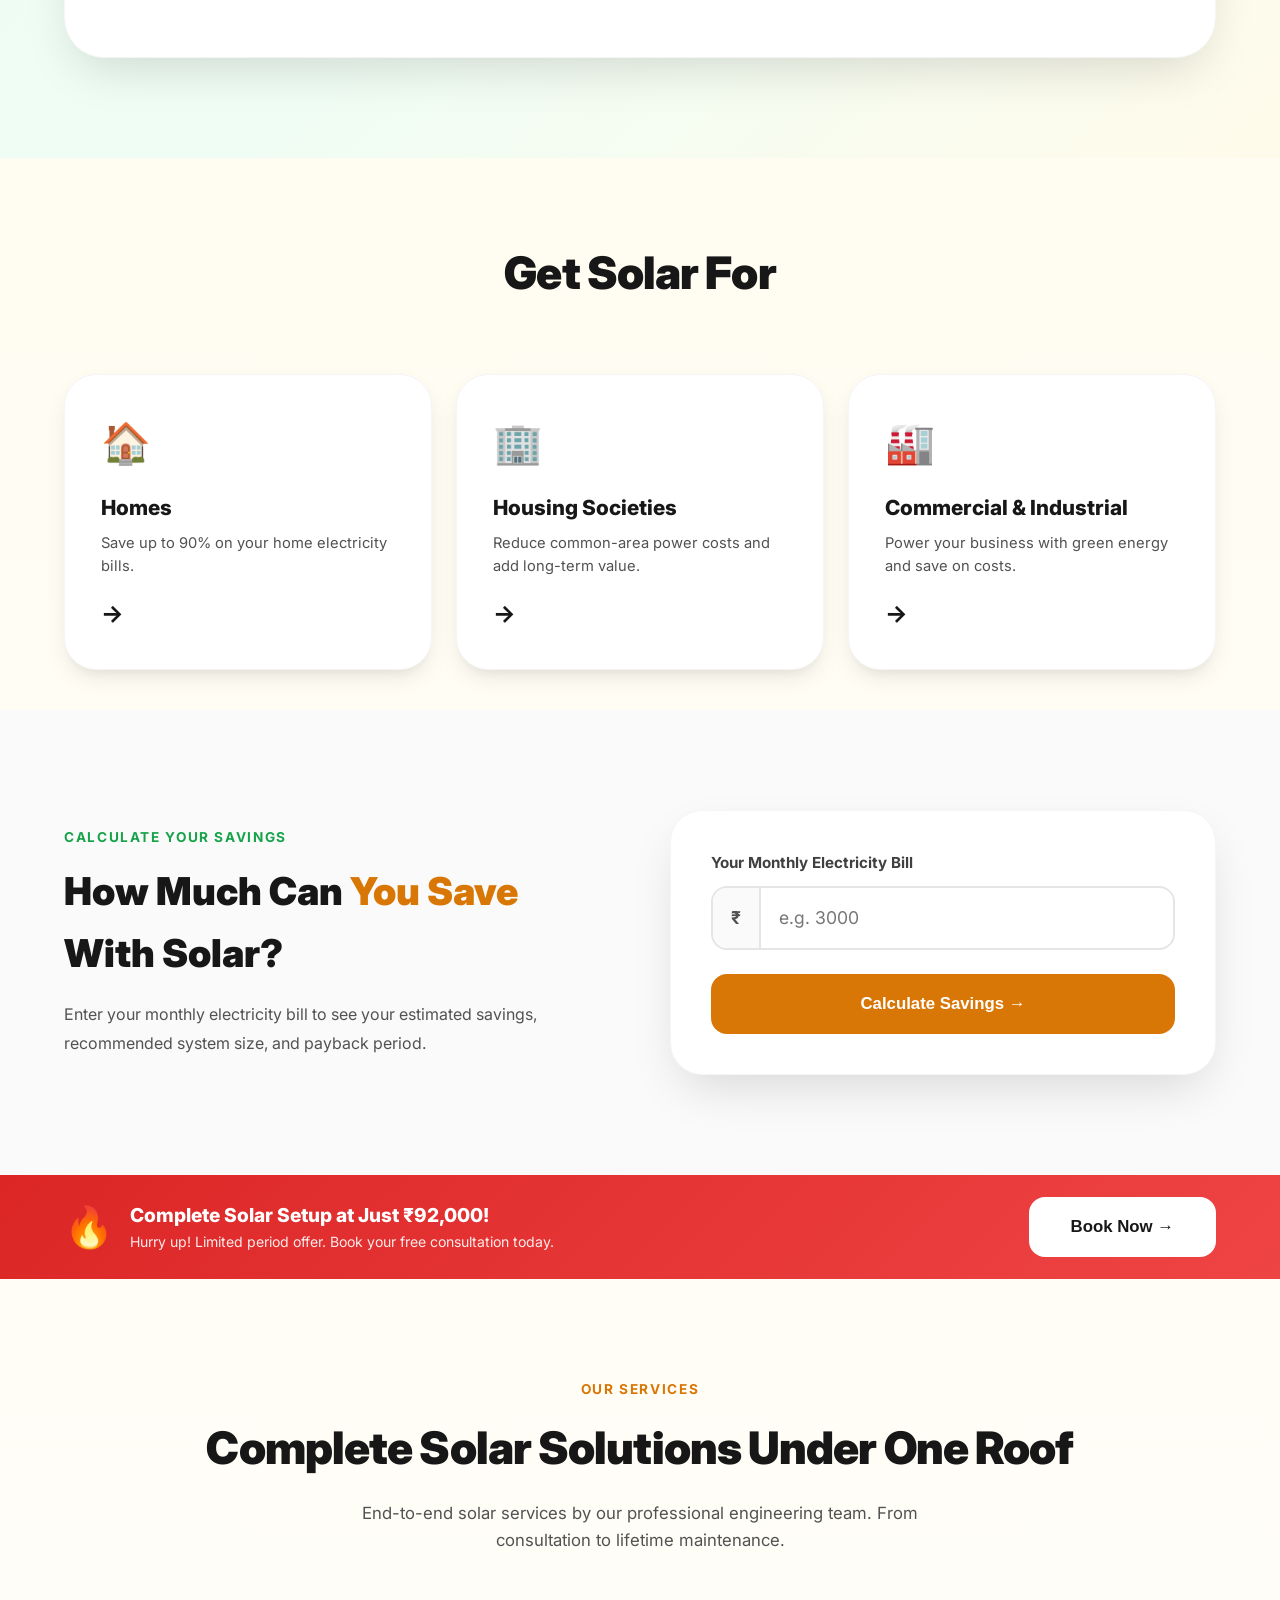
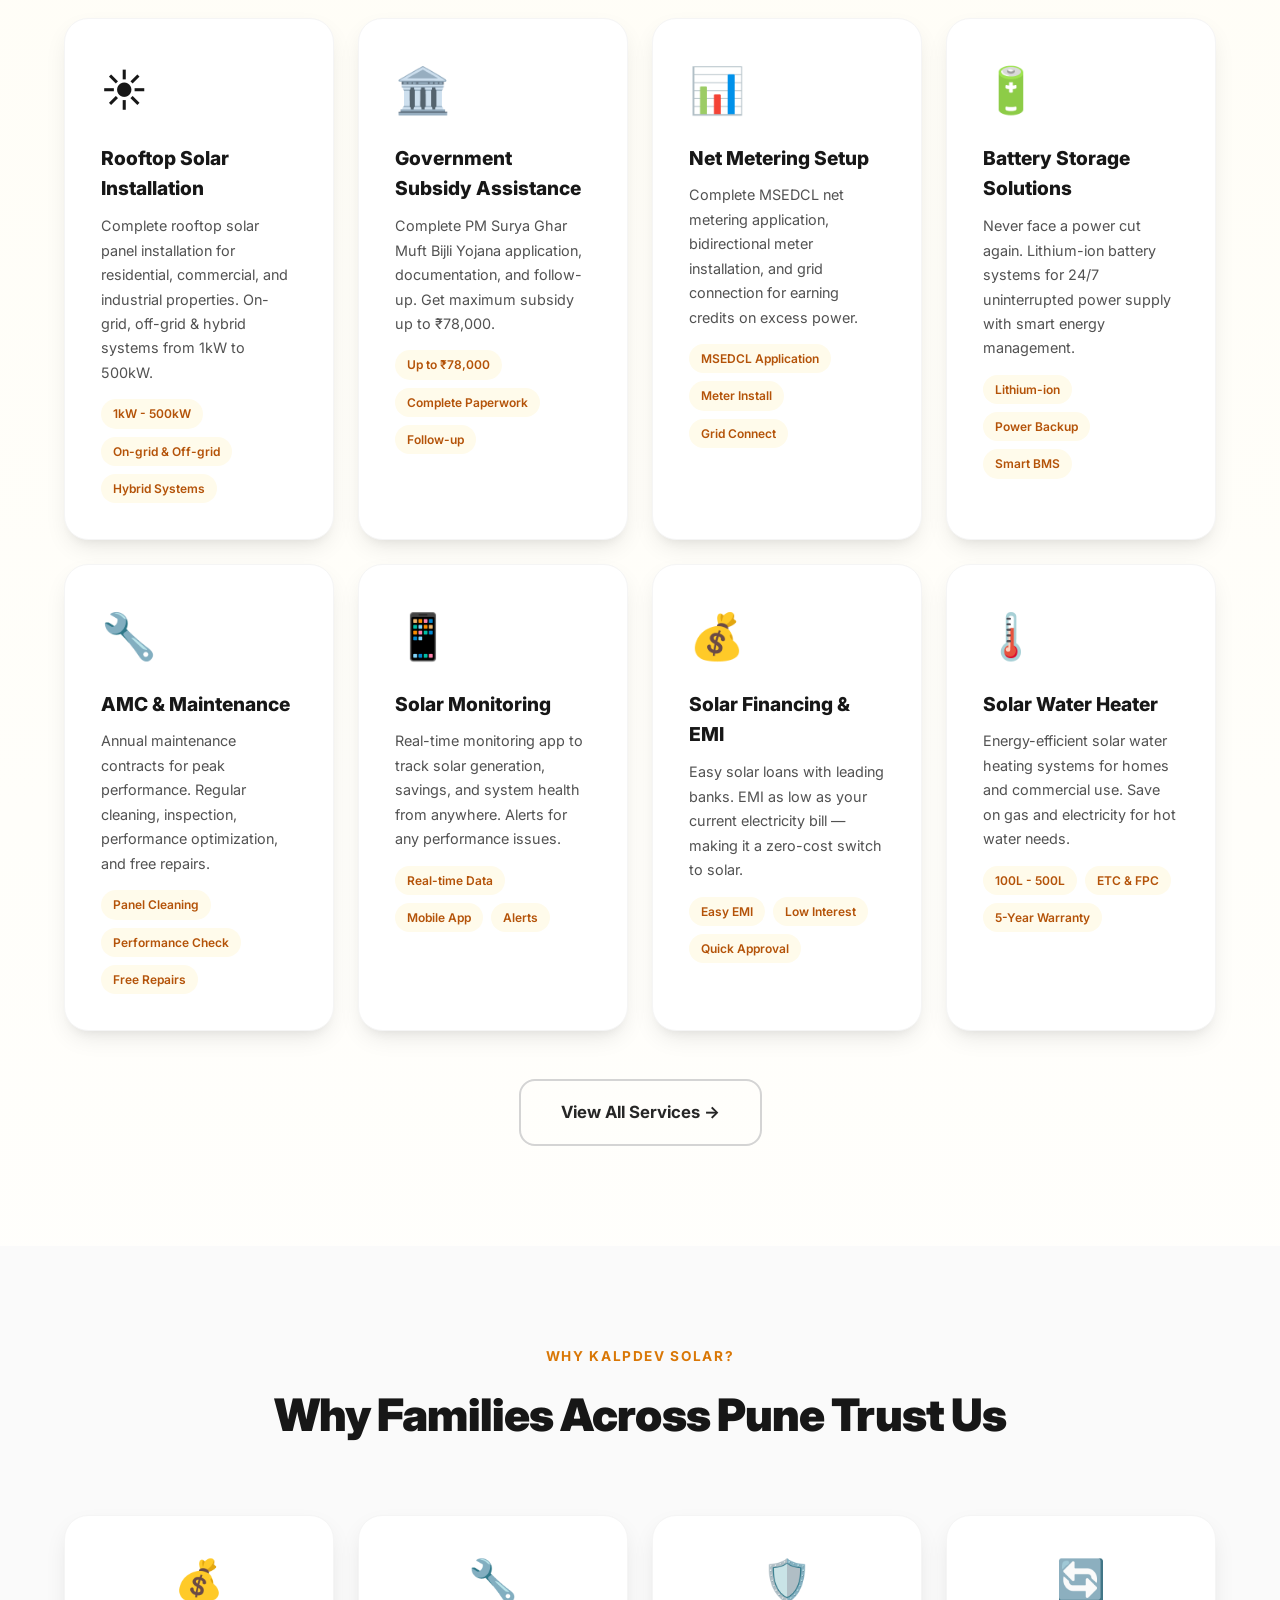
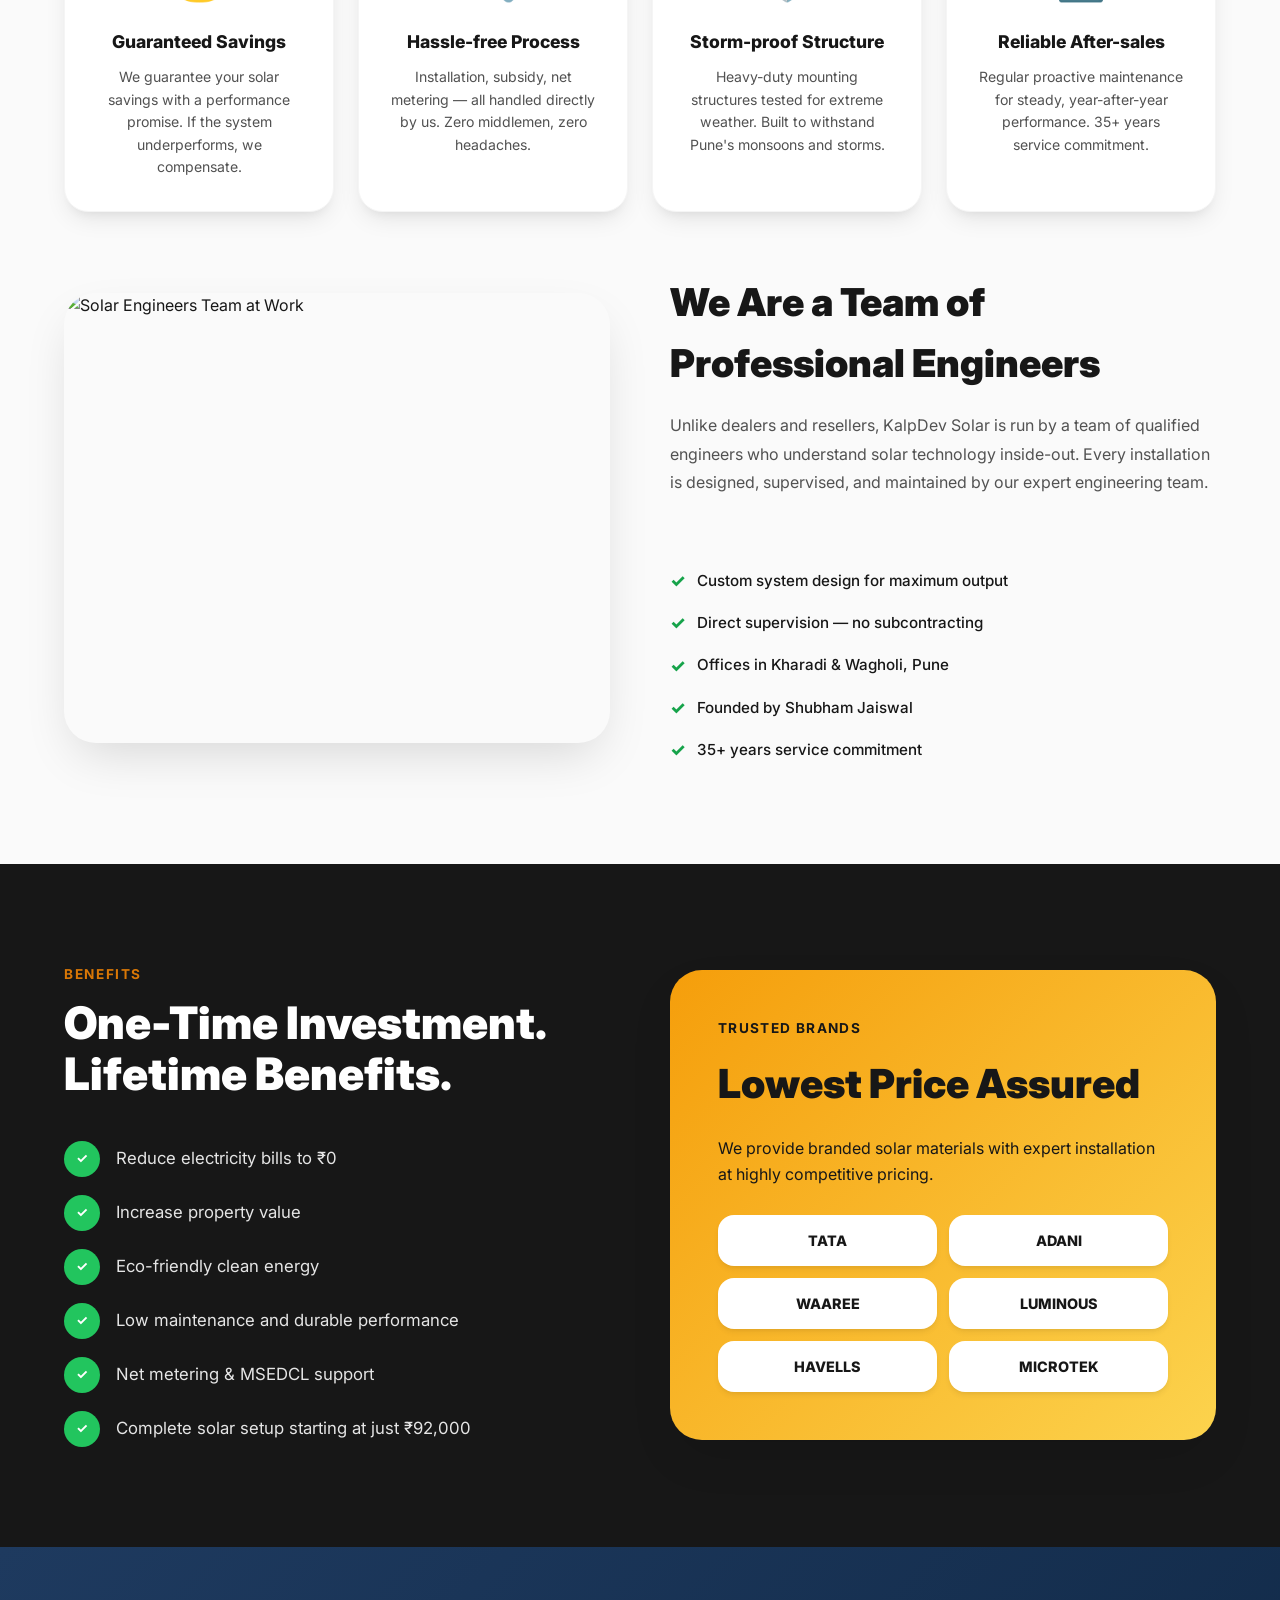
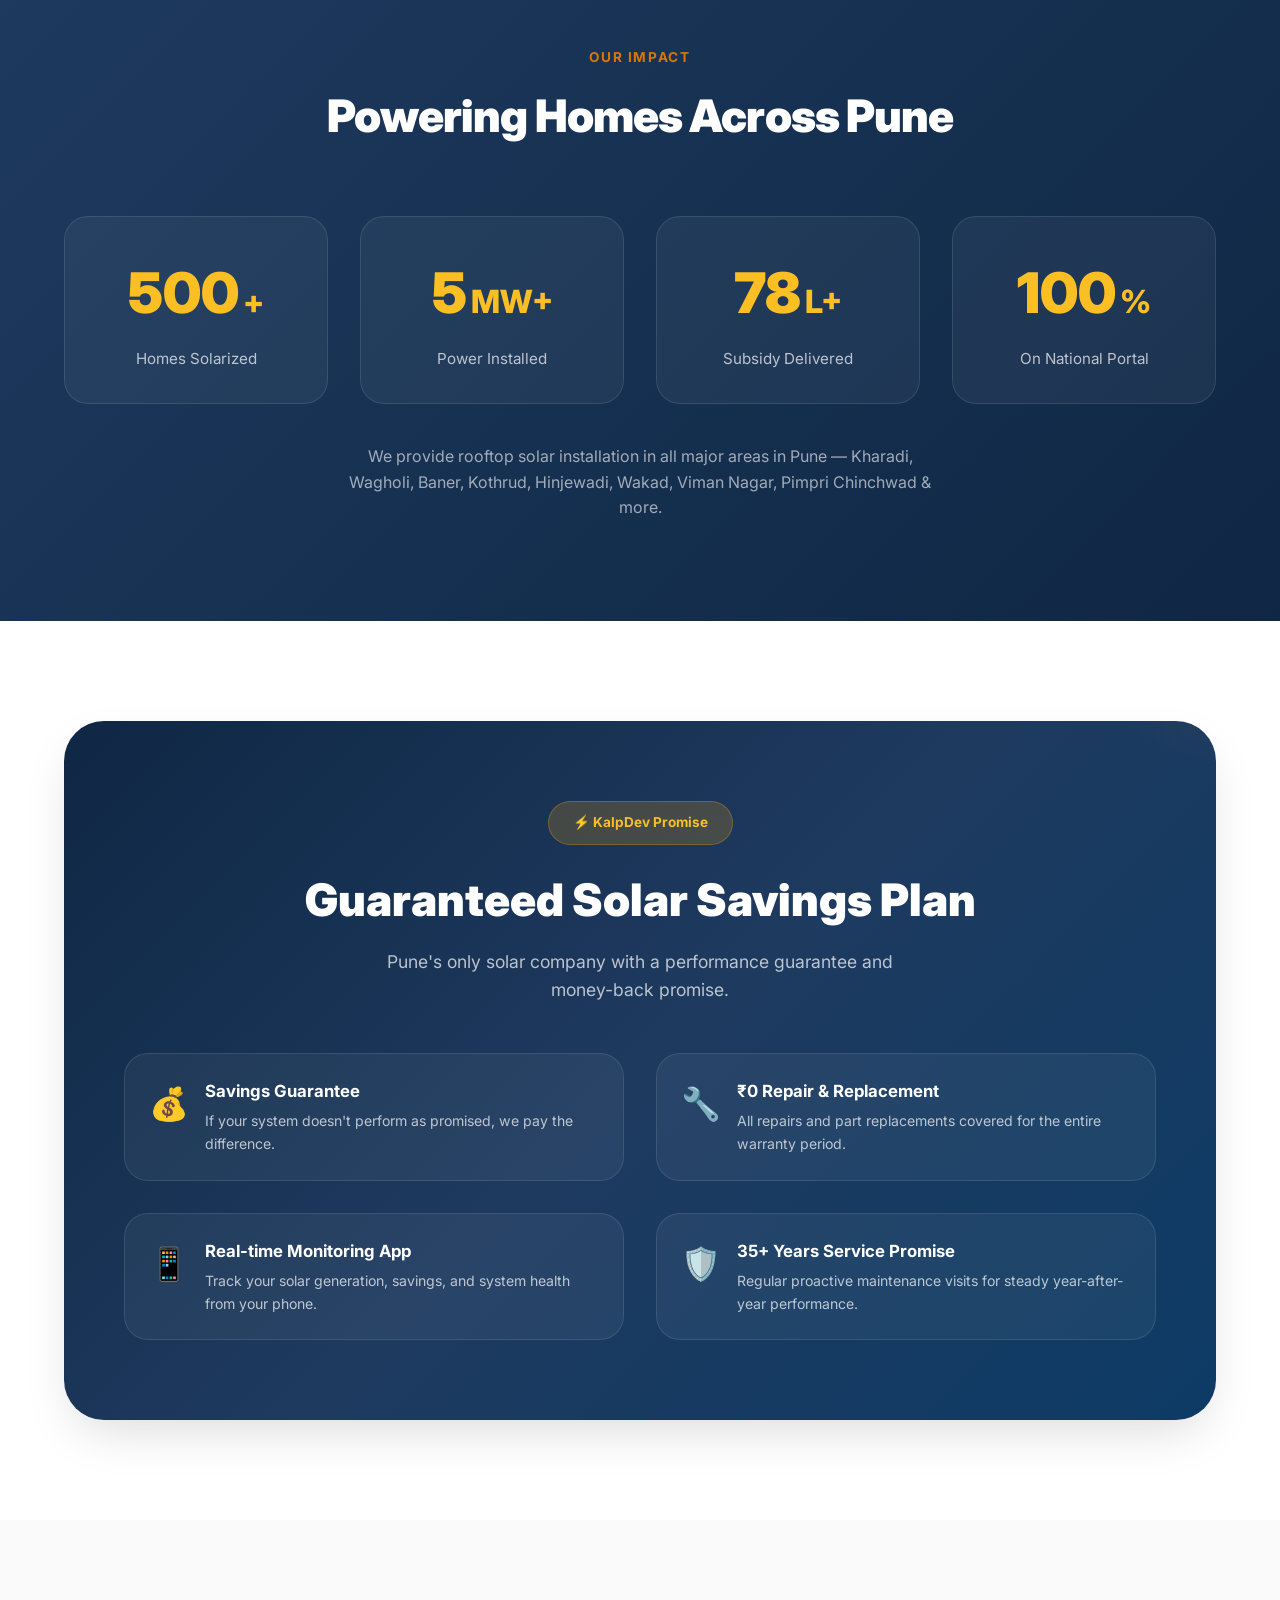
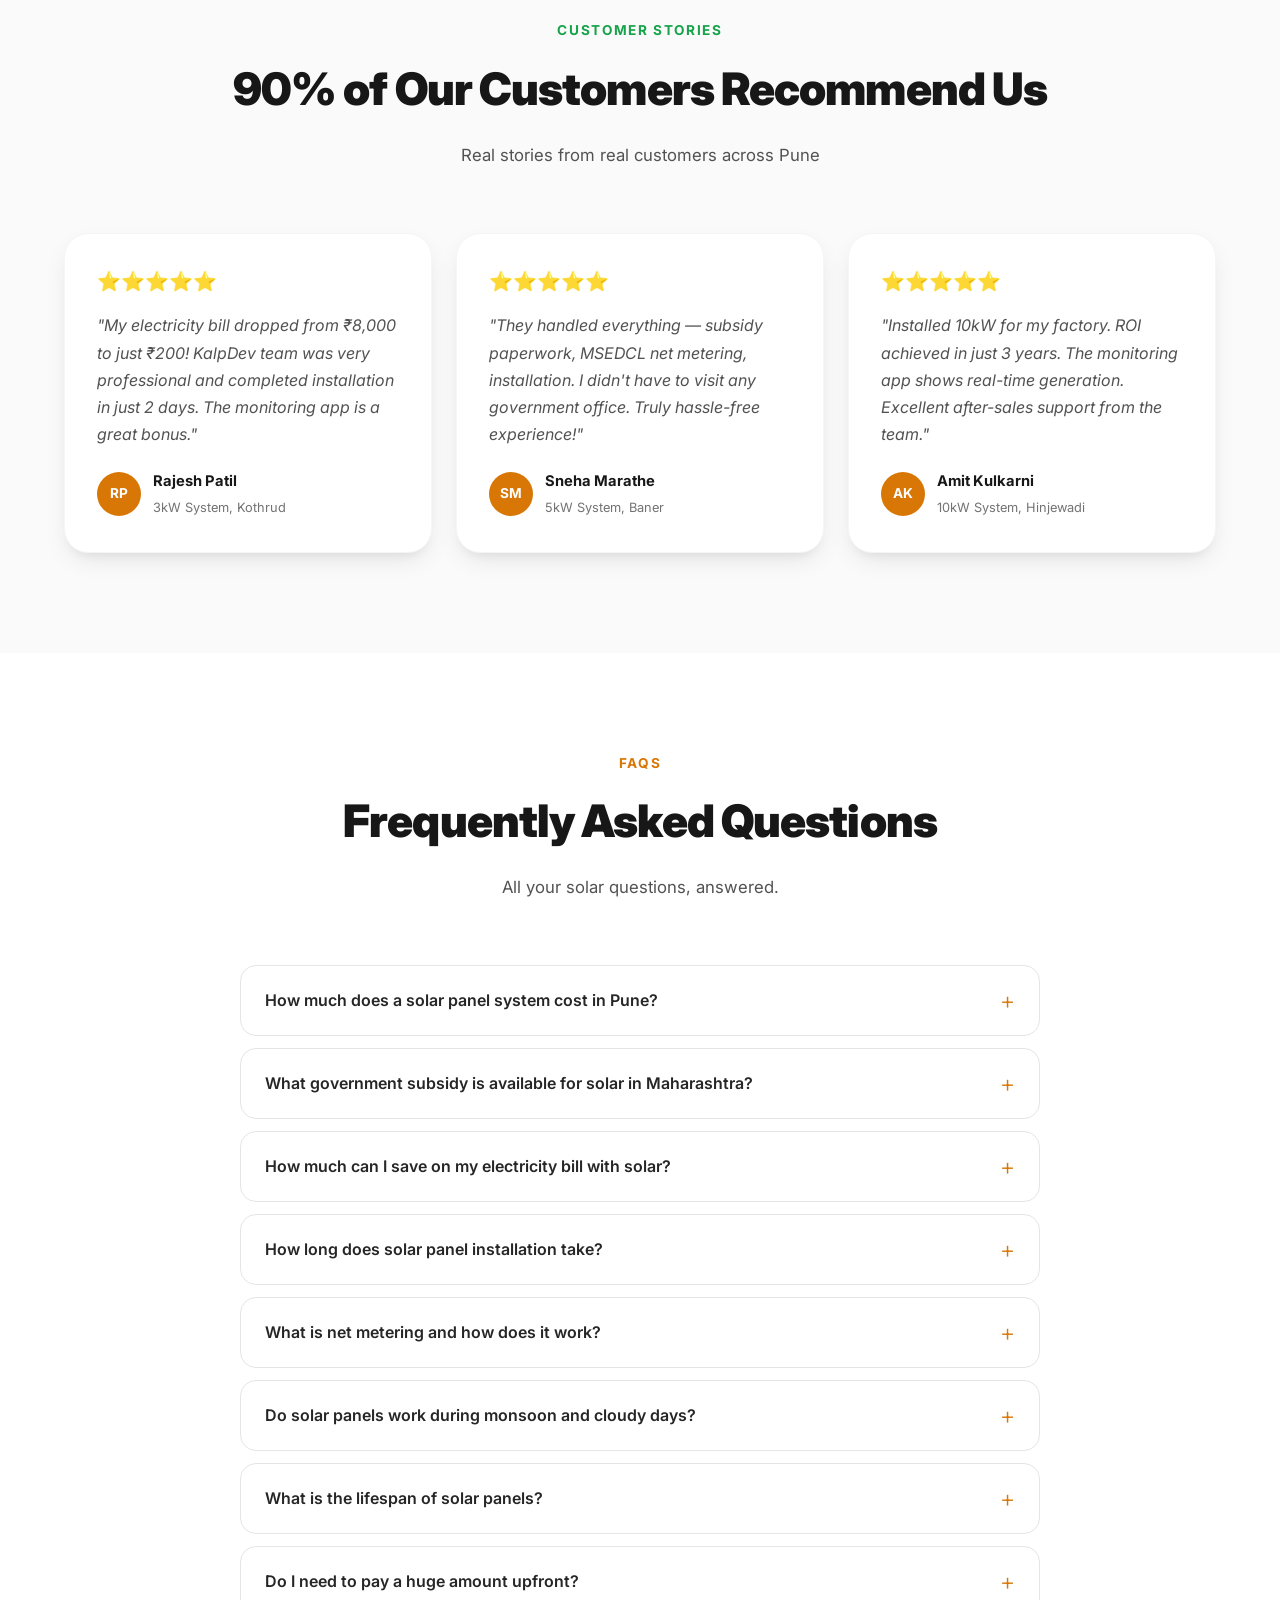
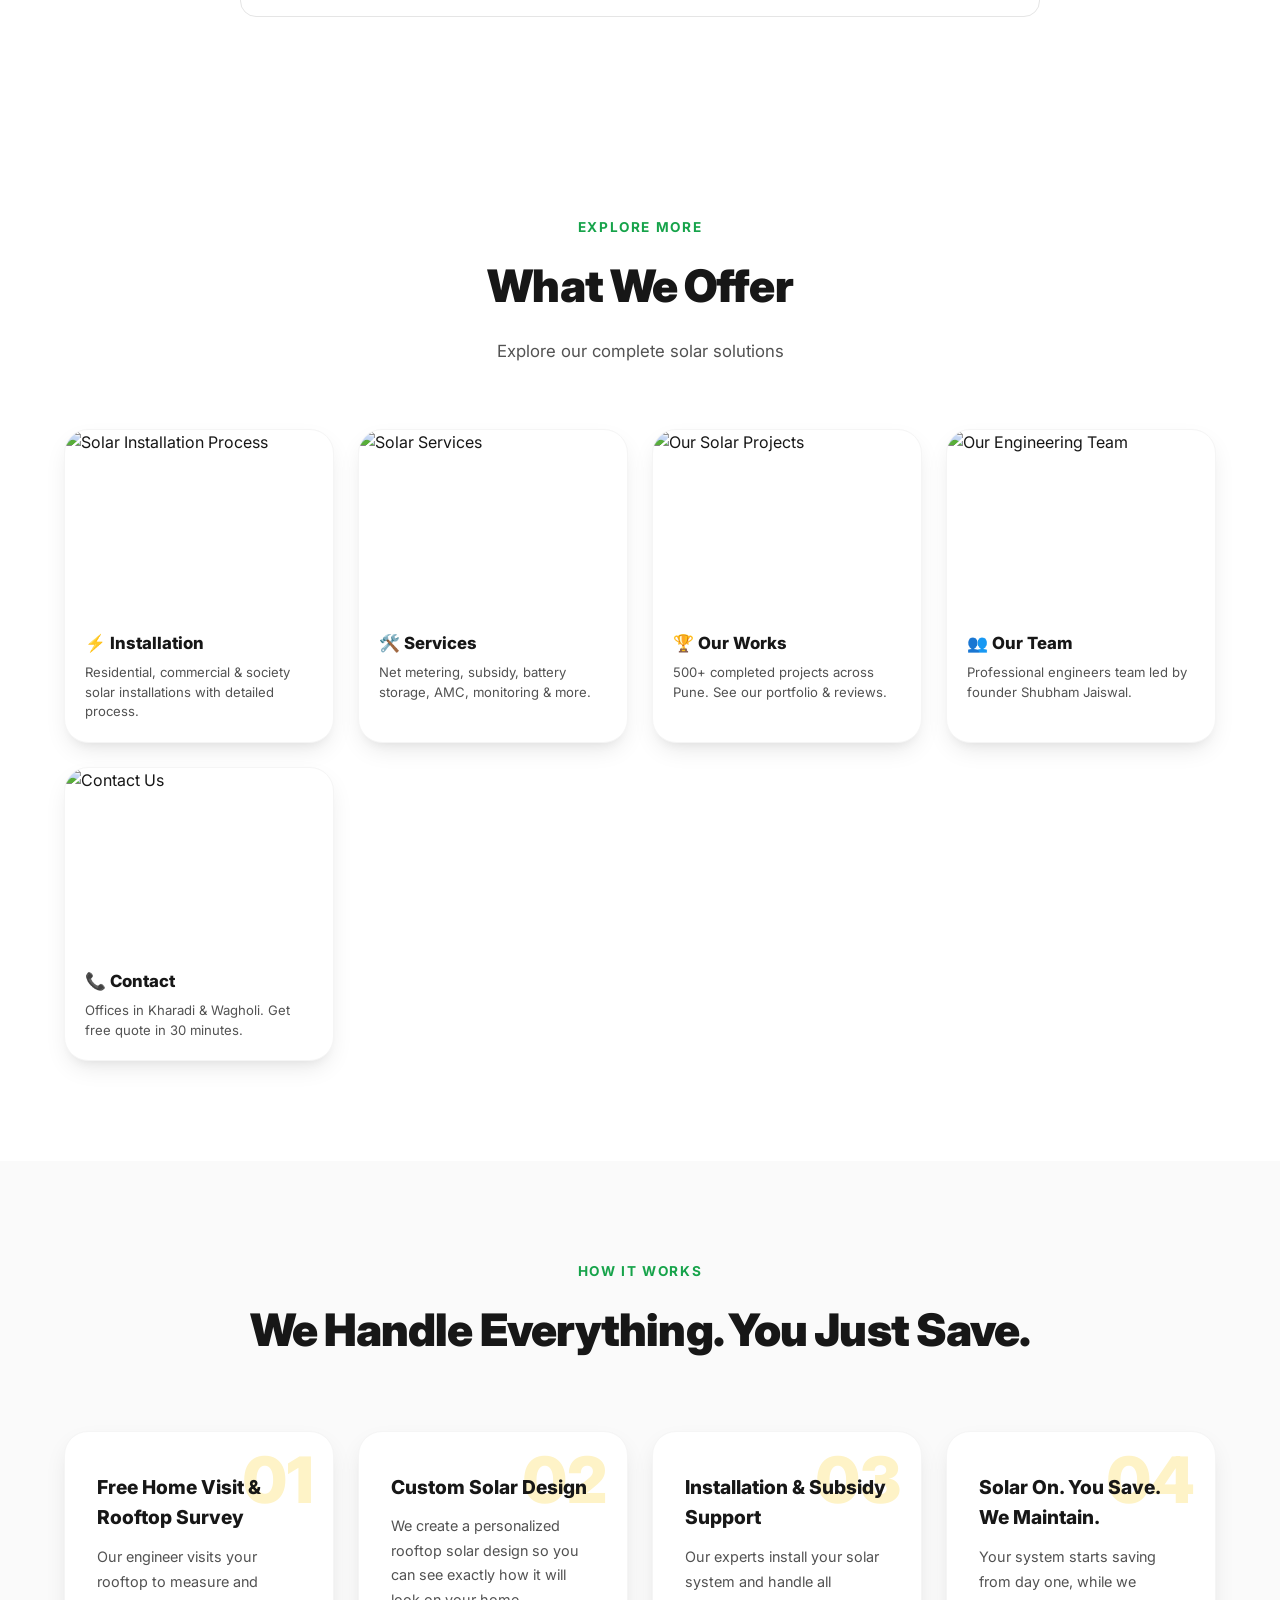
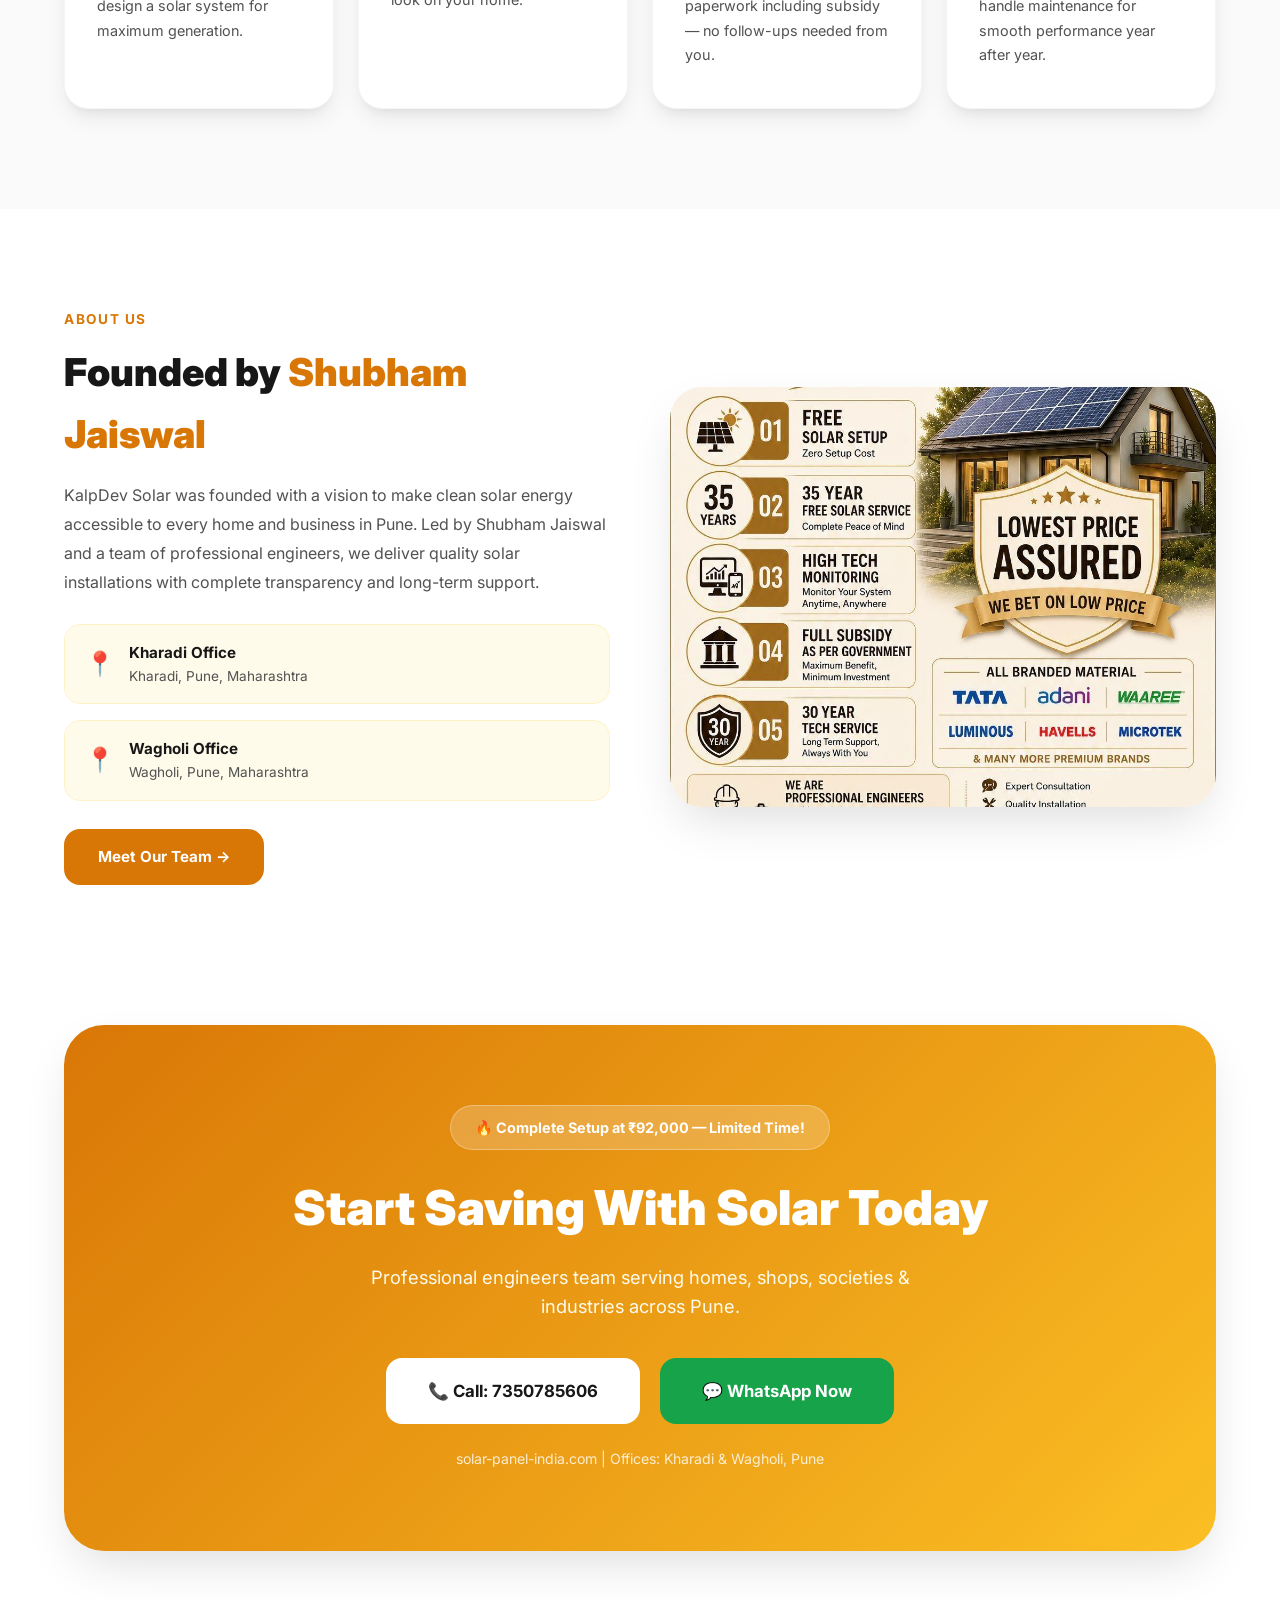
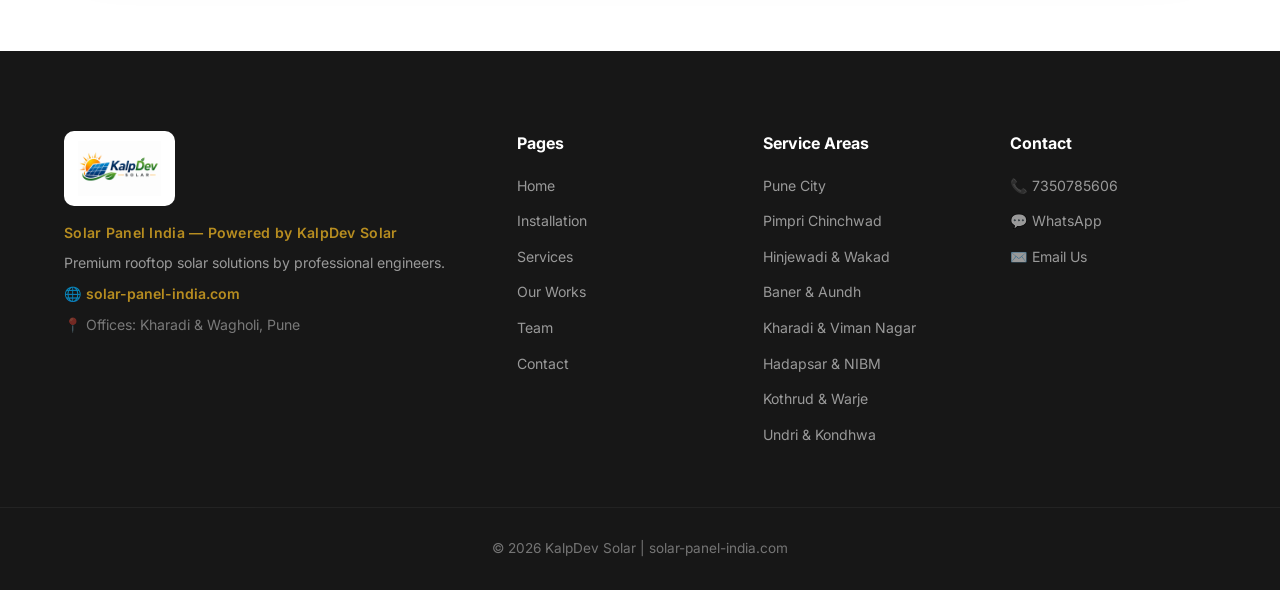
==== commit 7171603b: "Add files via upload" ====
--- a/index.html
+++ b/index.html
@@ -52,7 +52,7 @@
                 <p class="hero-desc">Premium rooftop solar panel solutions by a team of <strong>professional engineers</strong>. Offices in <strong>Kharadi & Wagholi, Pune</strong>. Get government subsidy support, expert rooftop solar installation, and 35+ years service with <strong>KalpDev Solar</strong>.</p>
                 <div class="hero-offer-strip">
                     <span class="offer-flash">🔥 OFFER</span>
-                    <span>Complete solar setup at just <strong>₹92,000</strong> — <a href="#" id="heroOfferBtn">Book Now →</a></span>
+                    <span>Complete solar setup at just <strong>₹92,000</strong> — <a href="#" id="heroOfferBtn">Check Now →</a></span>
                 </div>
                 <div class="hero-buttons">
                     <a href="https://wa.me/917350785606" class="btn btn-primary btn-lg" target="_blank" rel="noopener noreferrer">Get Free Consultation</a>
@@ -796,13 +796,13 @@
     <div class="popup-overlay hidden" id="popupOverlay">
         <div class="popup-card">
             <button class="popup-close" id="popupClose">&times;</button>
-            <div class="popup-badge">🔥 Limited Time Offer</div>
-            <h3>Get ₹20,000 OFF on Solar Installation</h3>
+            <div class="popup-badge">☀️ Limited Period Offer</div>
+            <h3>Complete Solar Setup at Just ₹92,000</h3>
             <p>Limited slots available. Enter details for free consultation.</p>
             <form id="popupForm" class="popup-form">
                 <input type="text" id="popupName" placeholder="Your Name" required>
                 <input type="tel" id="popupPhone" placeholder="10-digit Mobile Number" pattern="[0-9]{10}" required>
-                <button type="submit" class="btn btn-primary btn-block">Claim ₹20,000 OFF →</button>
+                <button type="submit" class="btn btn-primary btn-block">Get This Offer →</button>
             </form>
             <p class="popup-trust">🔒 No spam. We'll call you within 30 minutes.</p>
         </div>
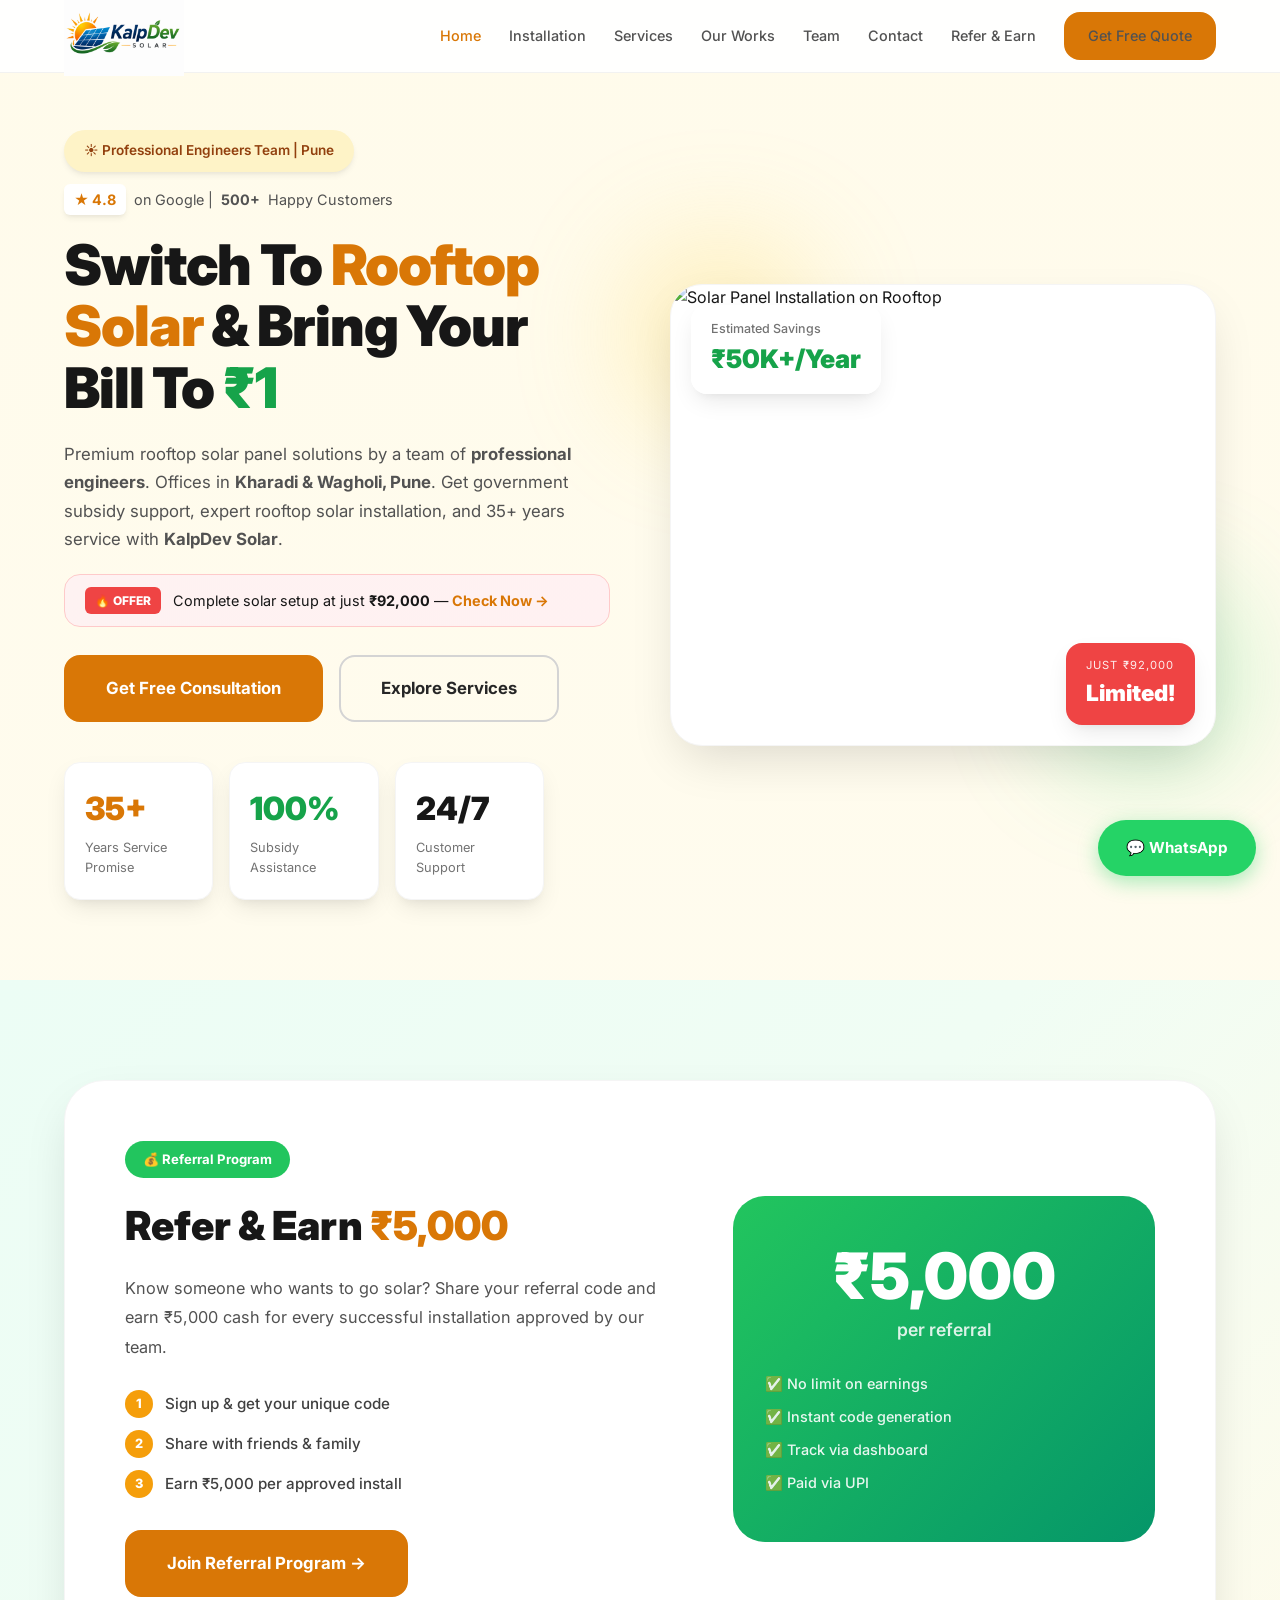
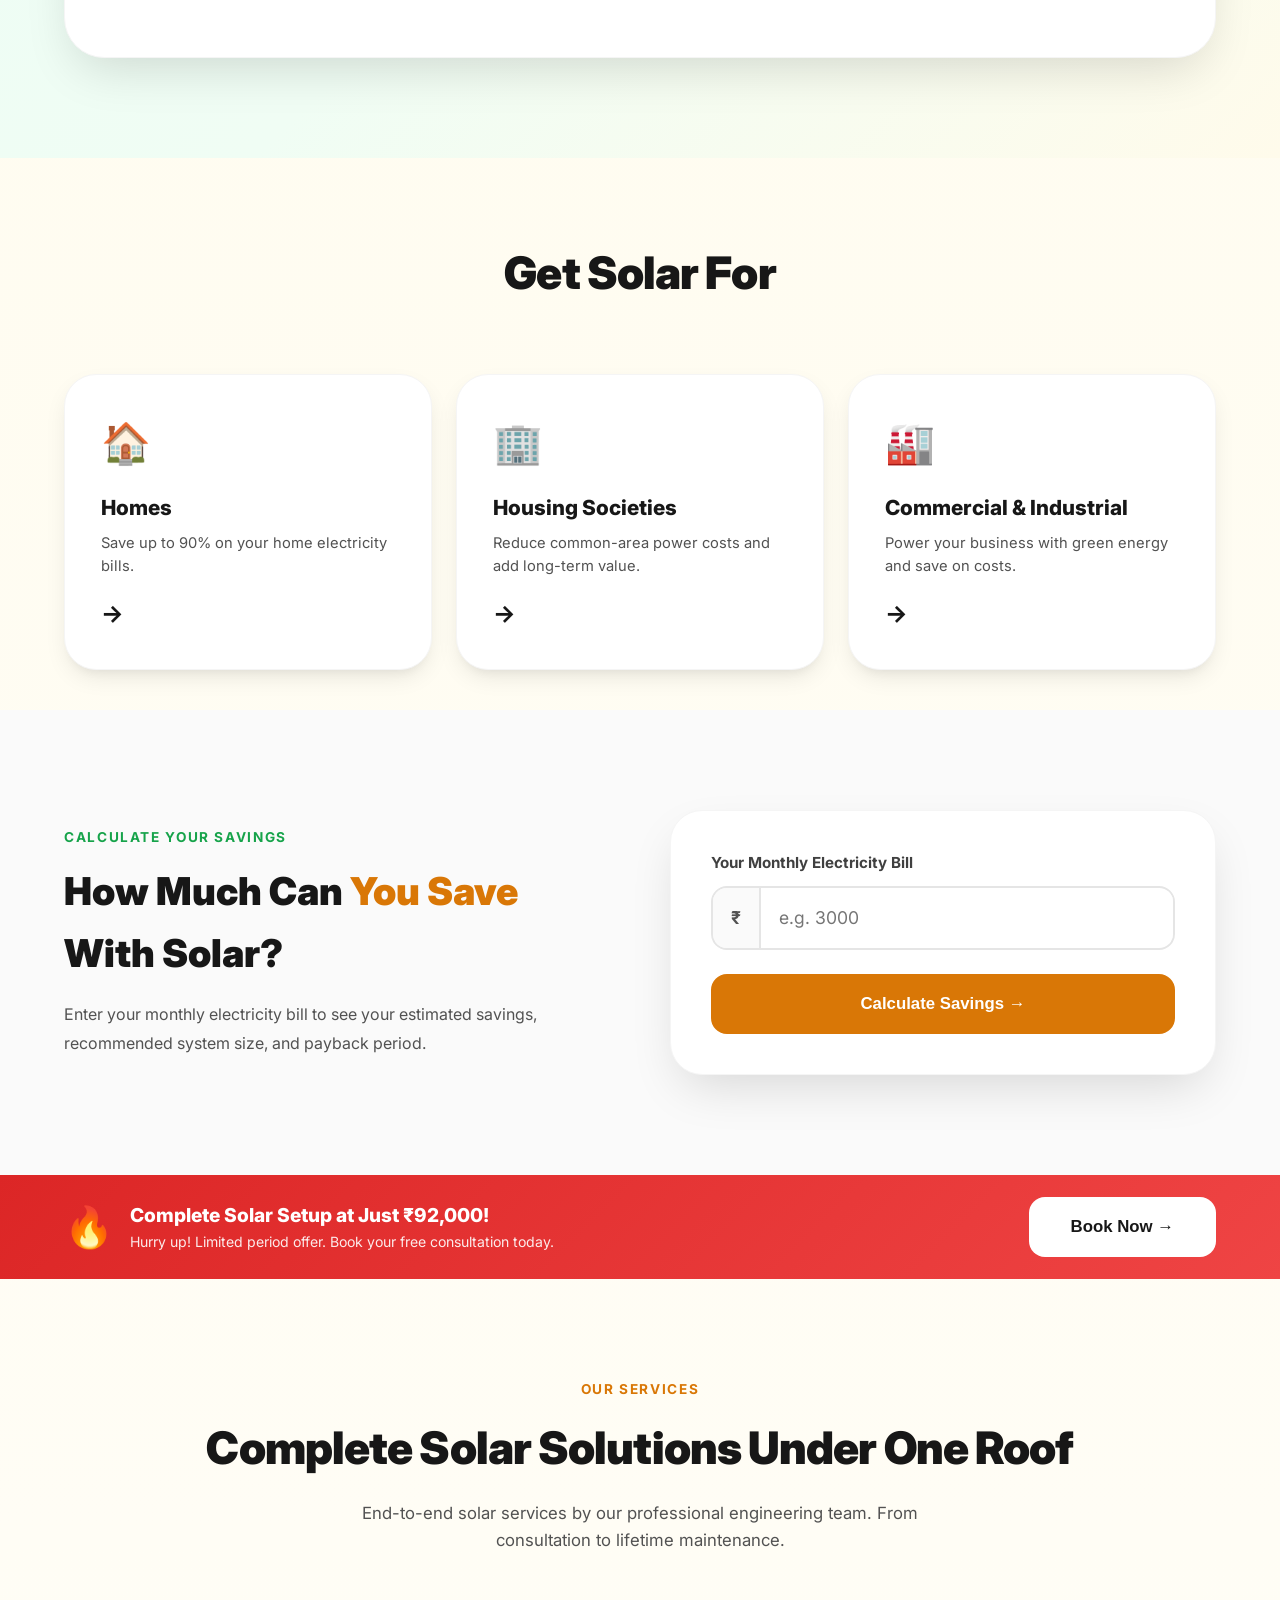
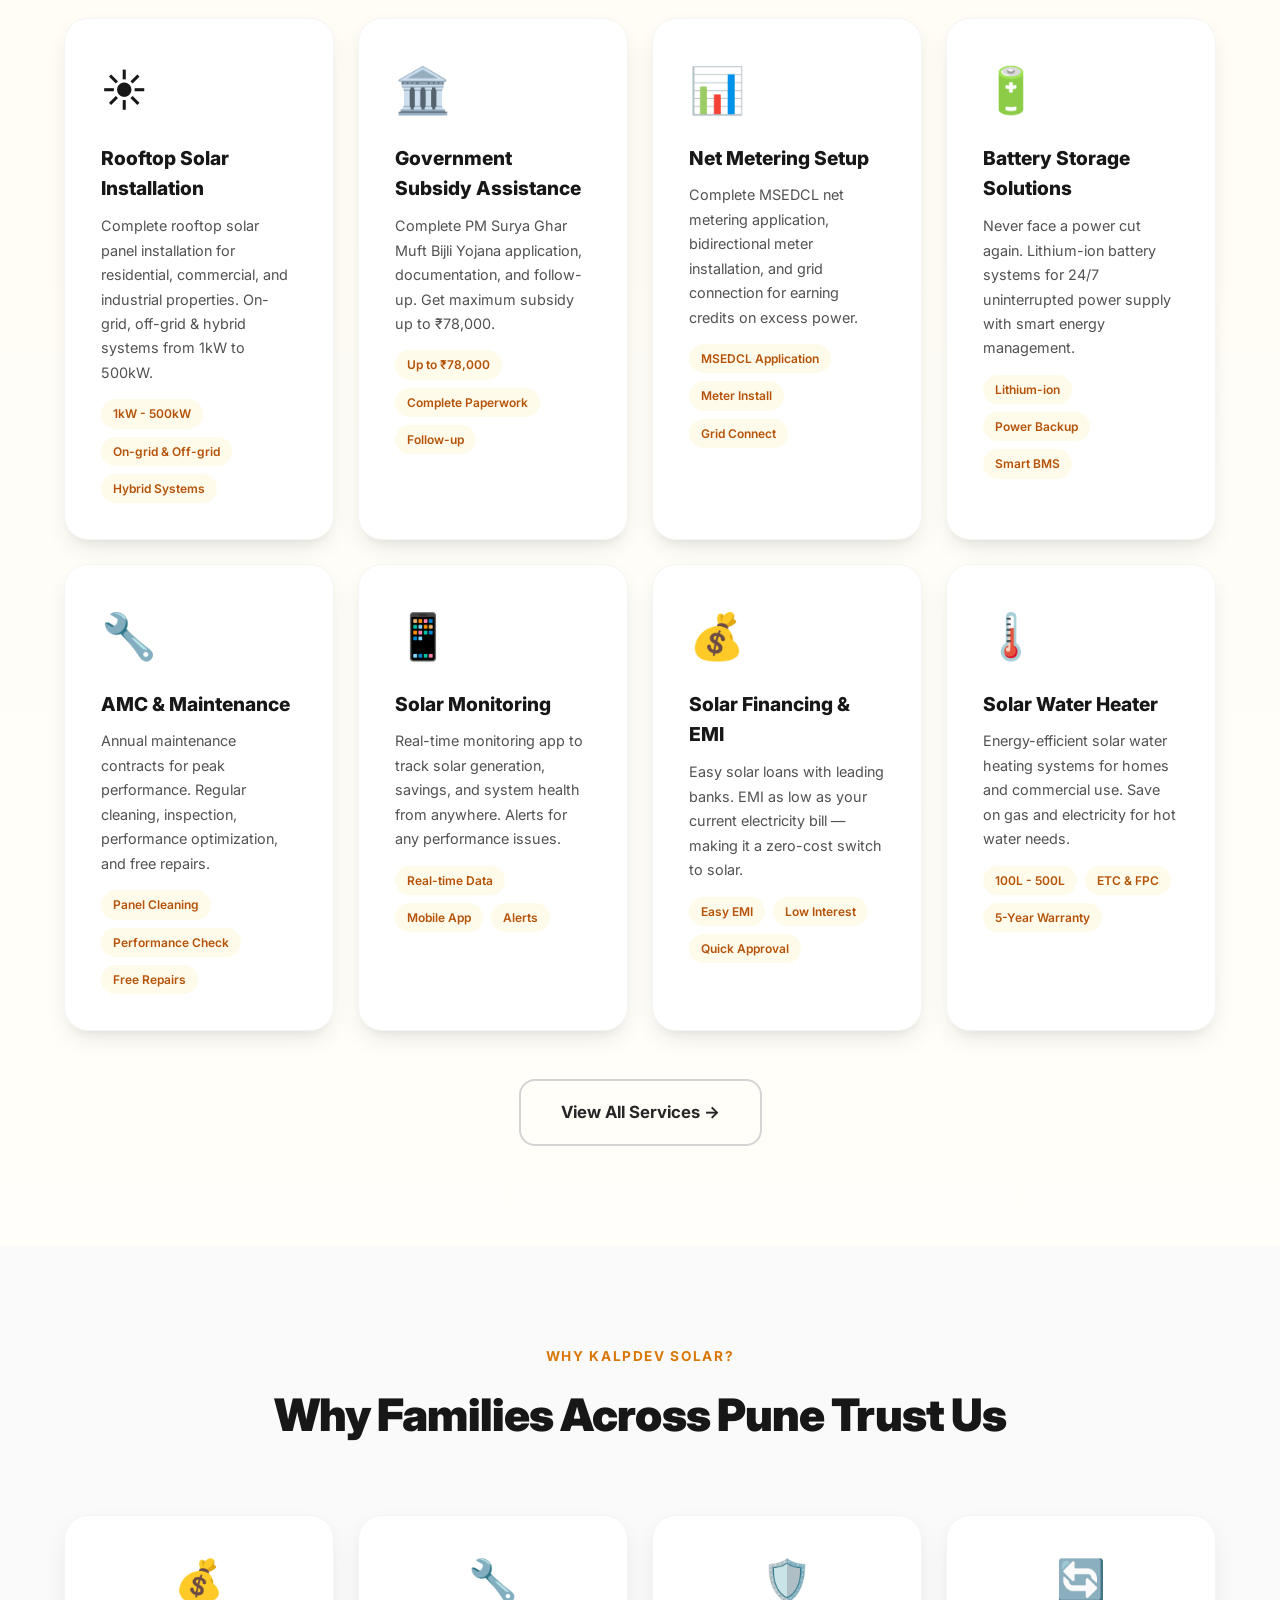
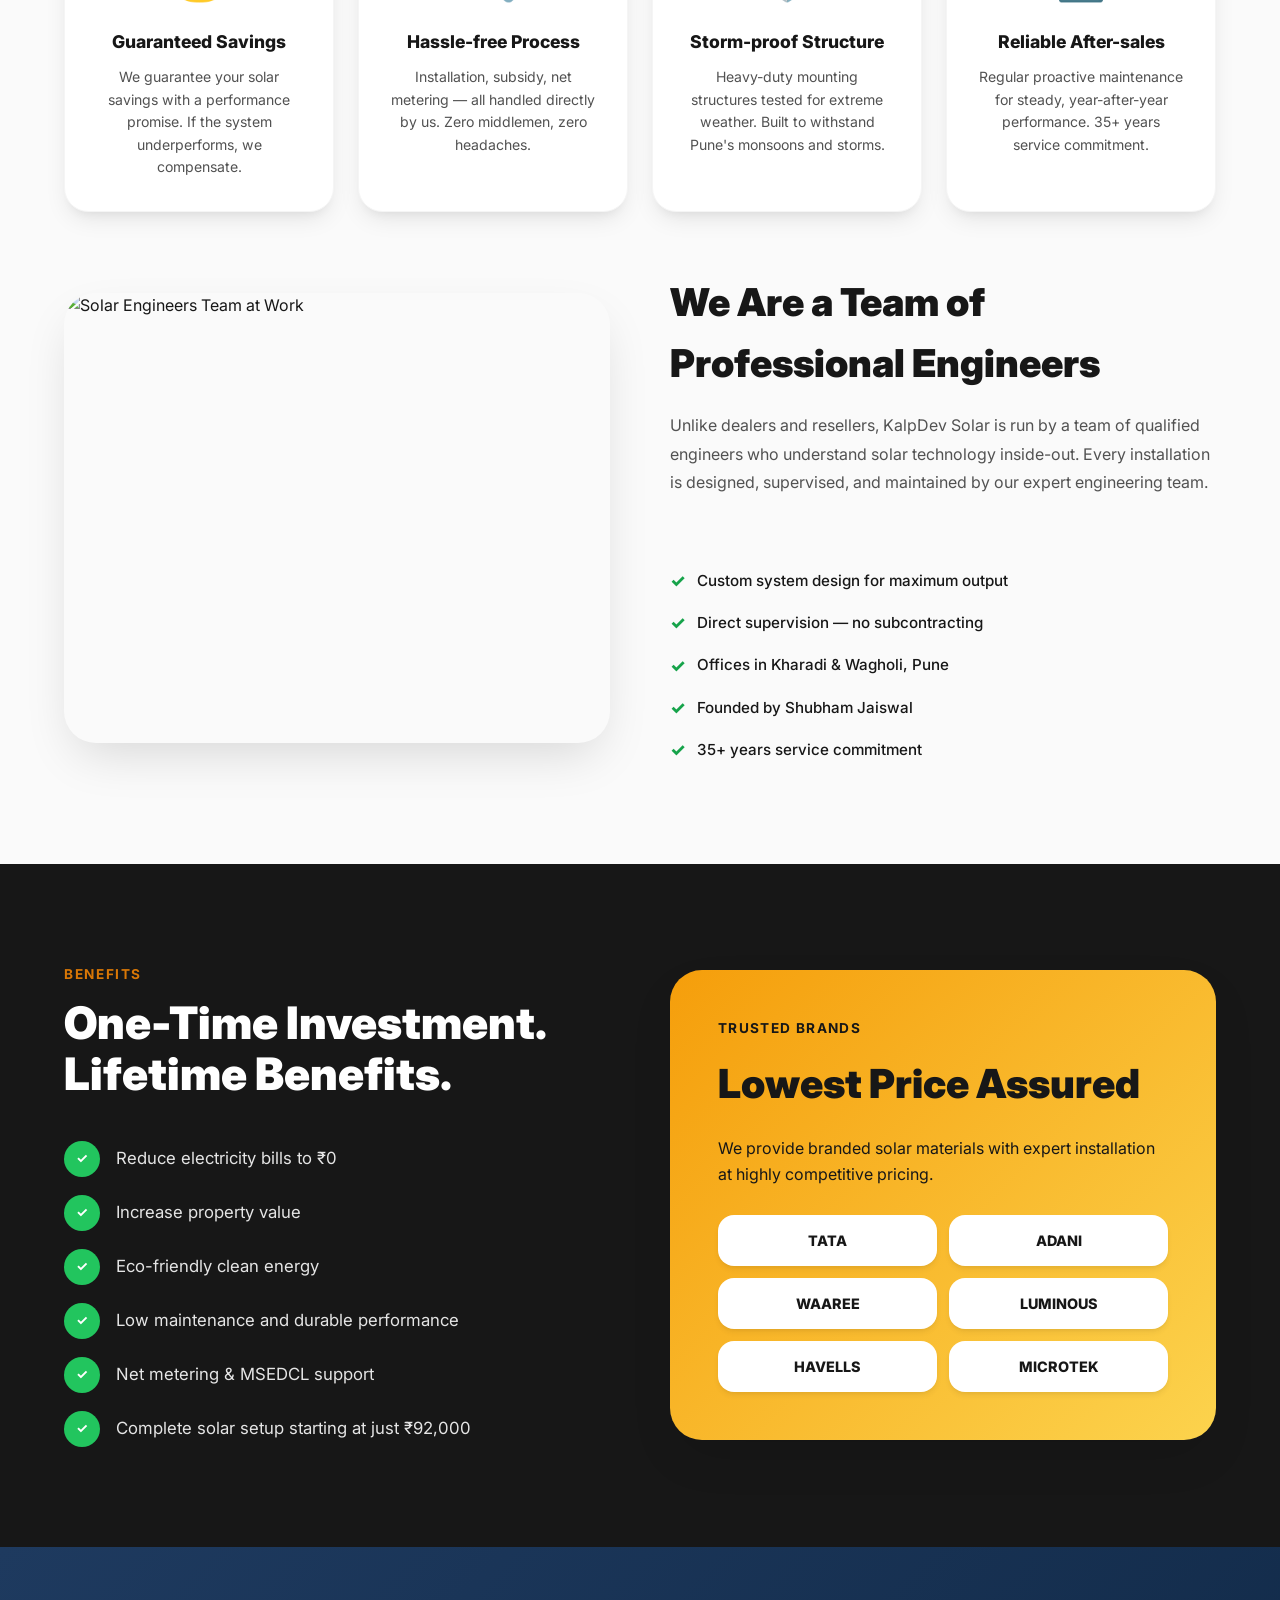
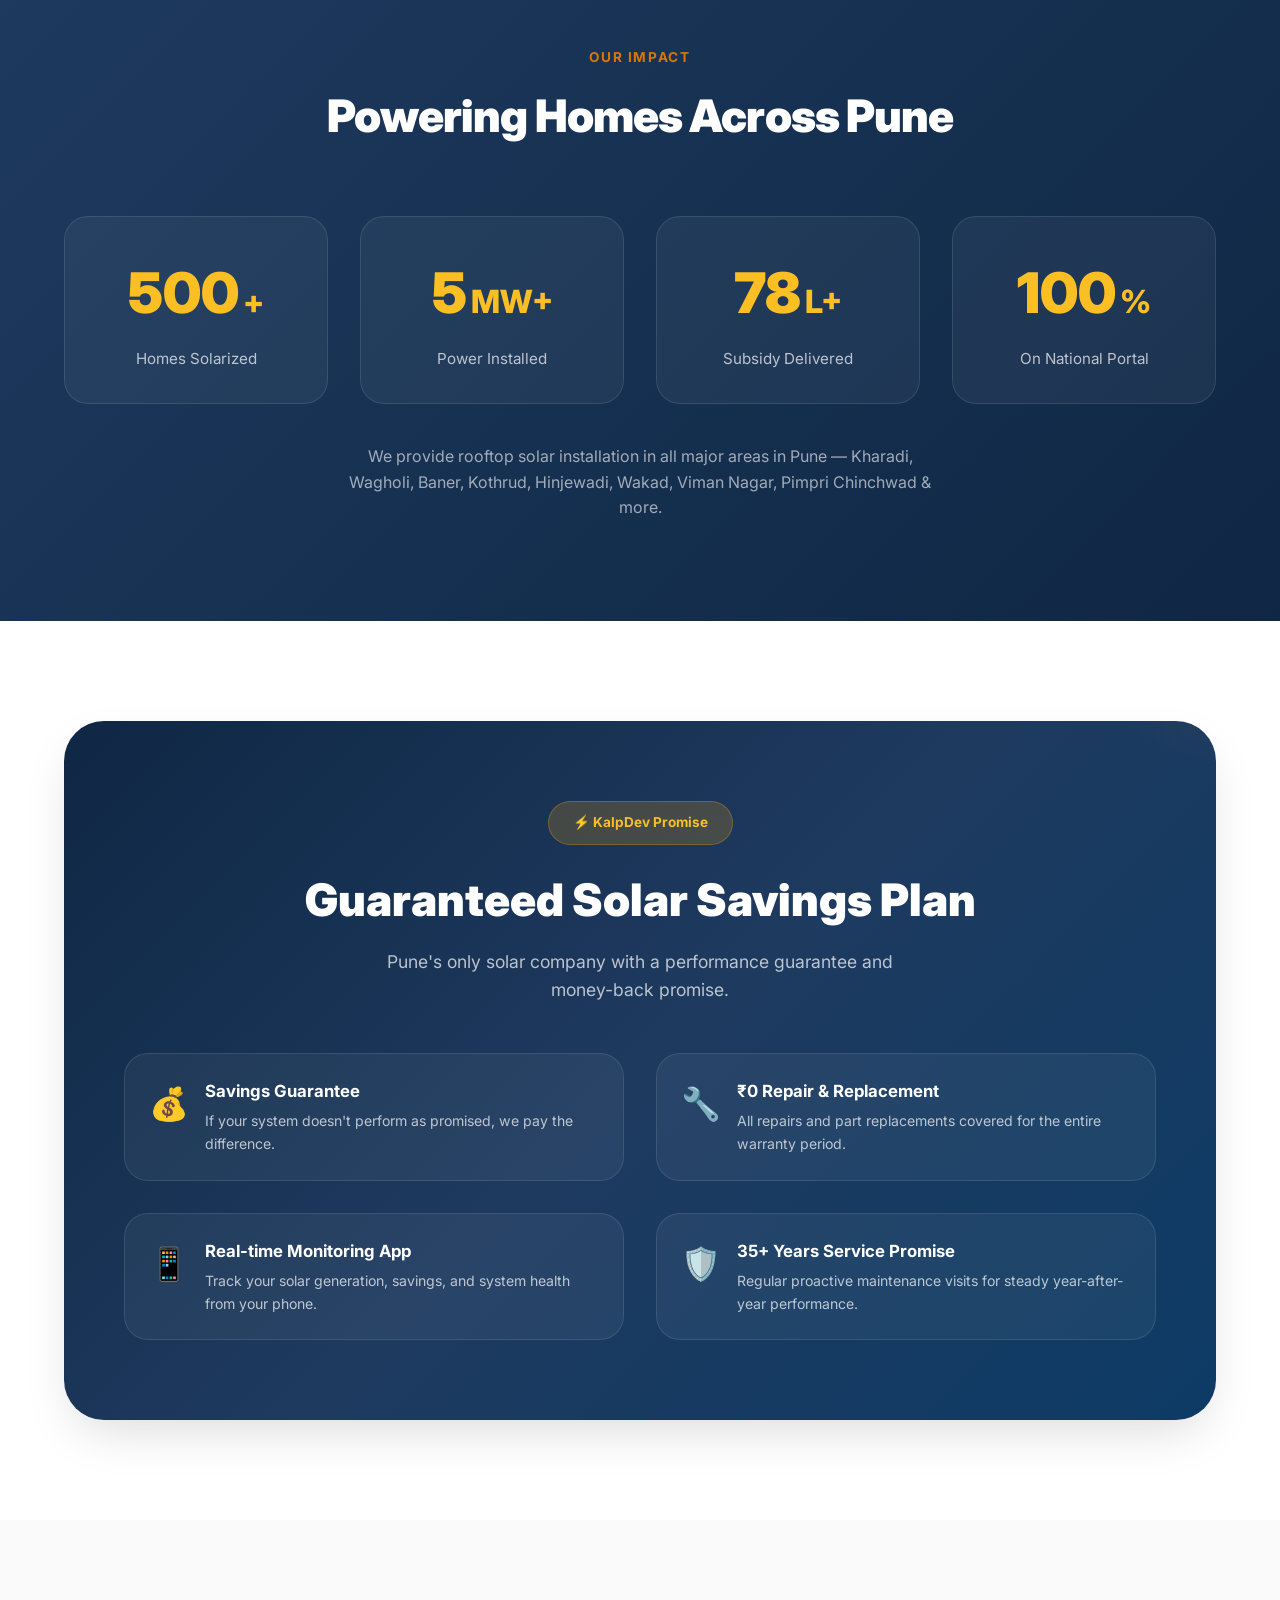
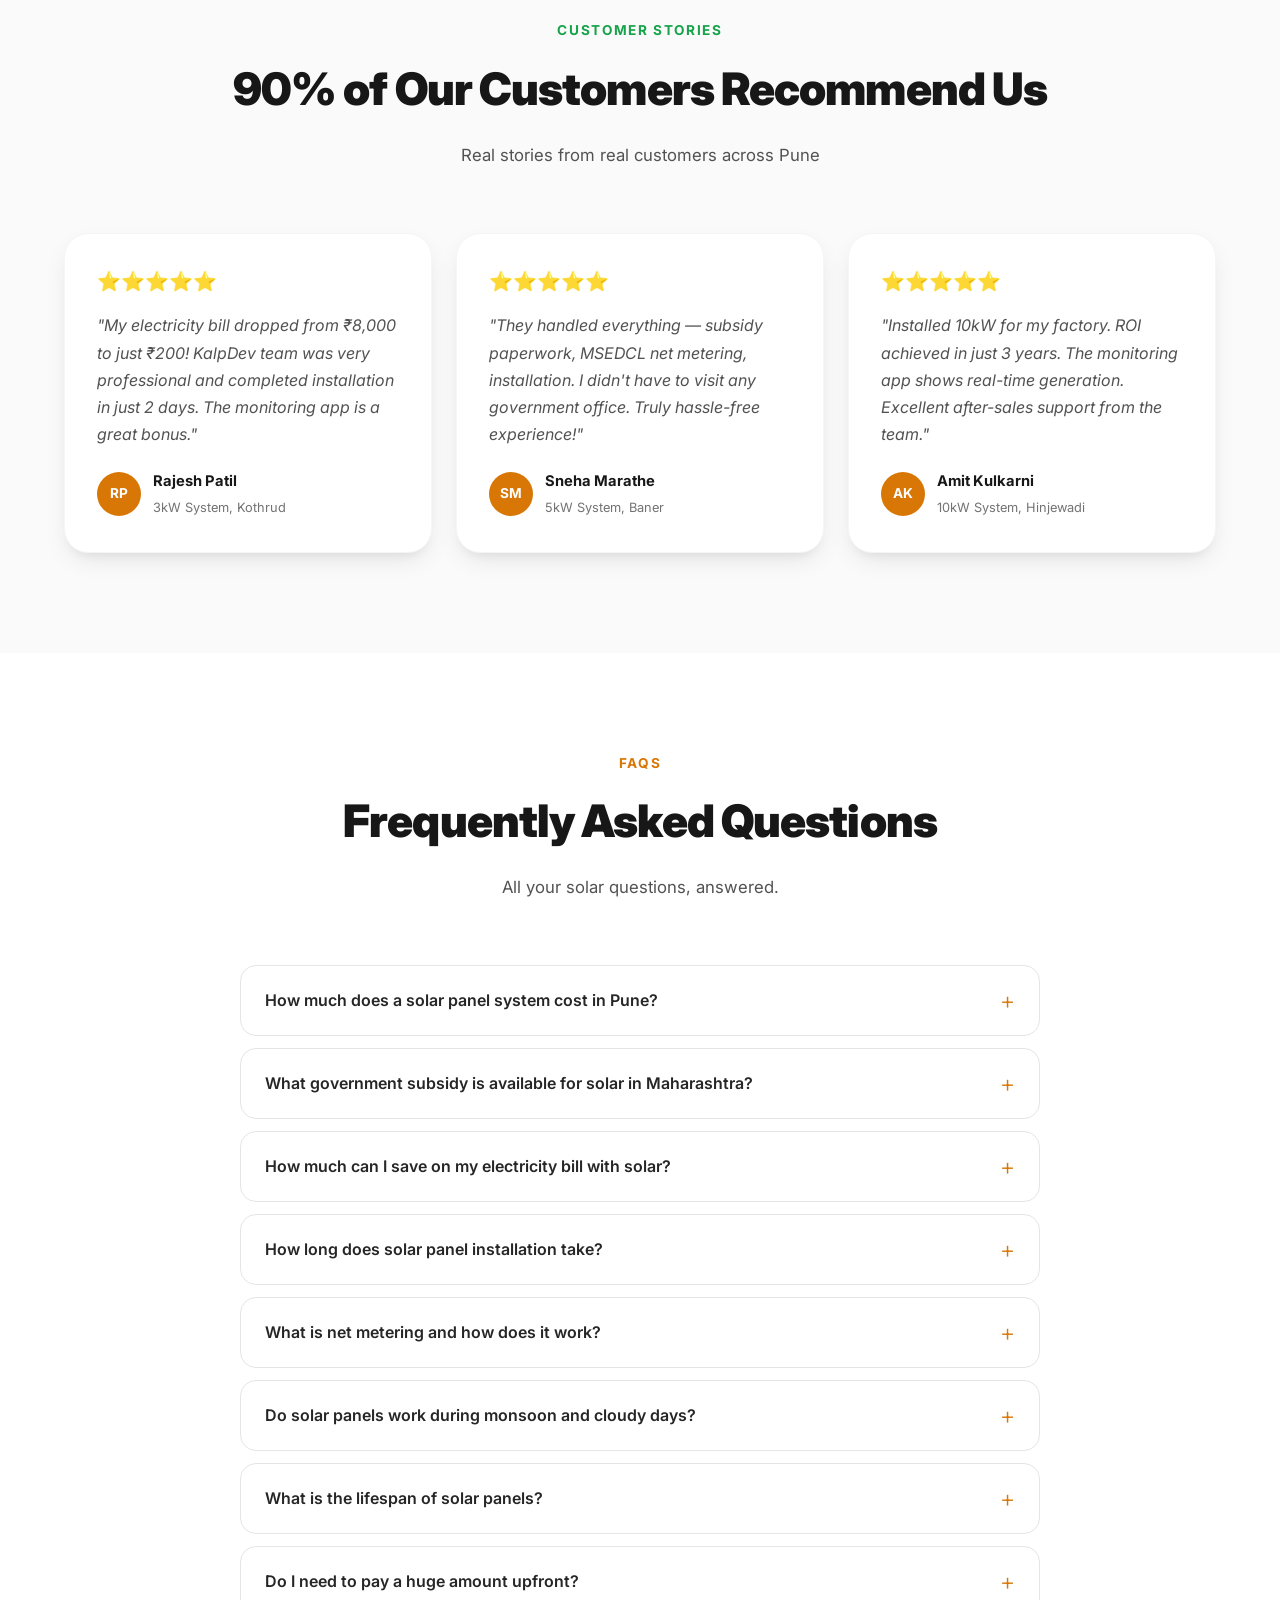
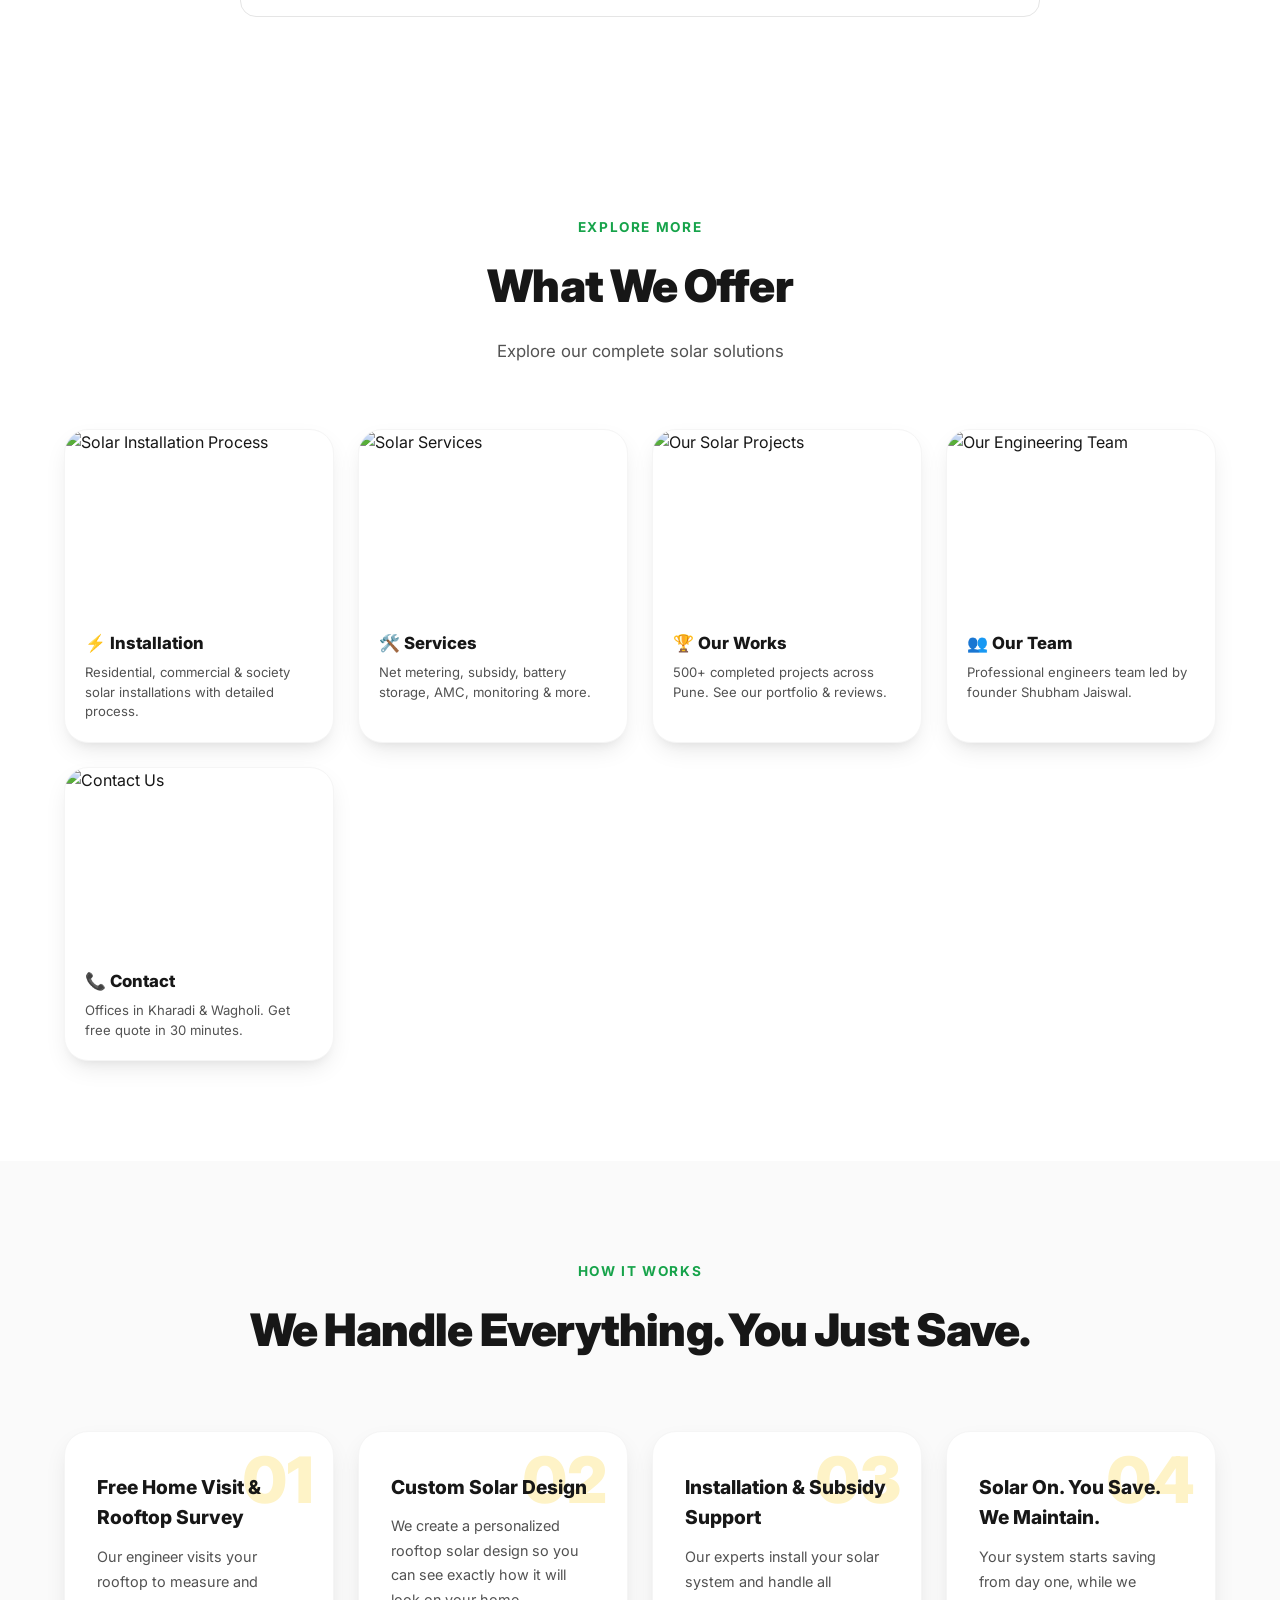
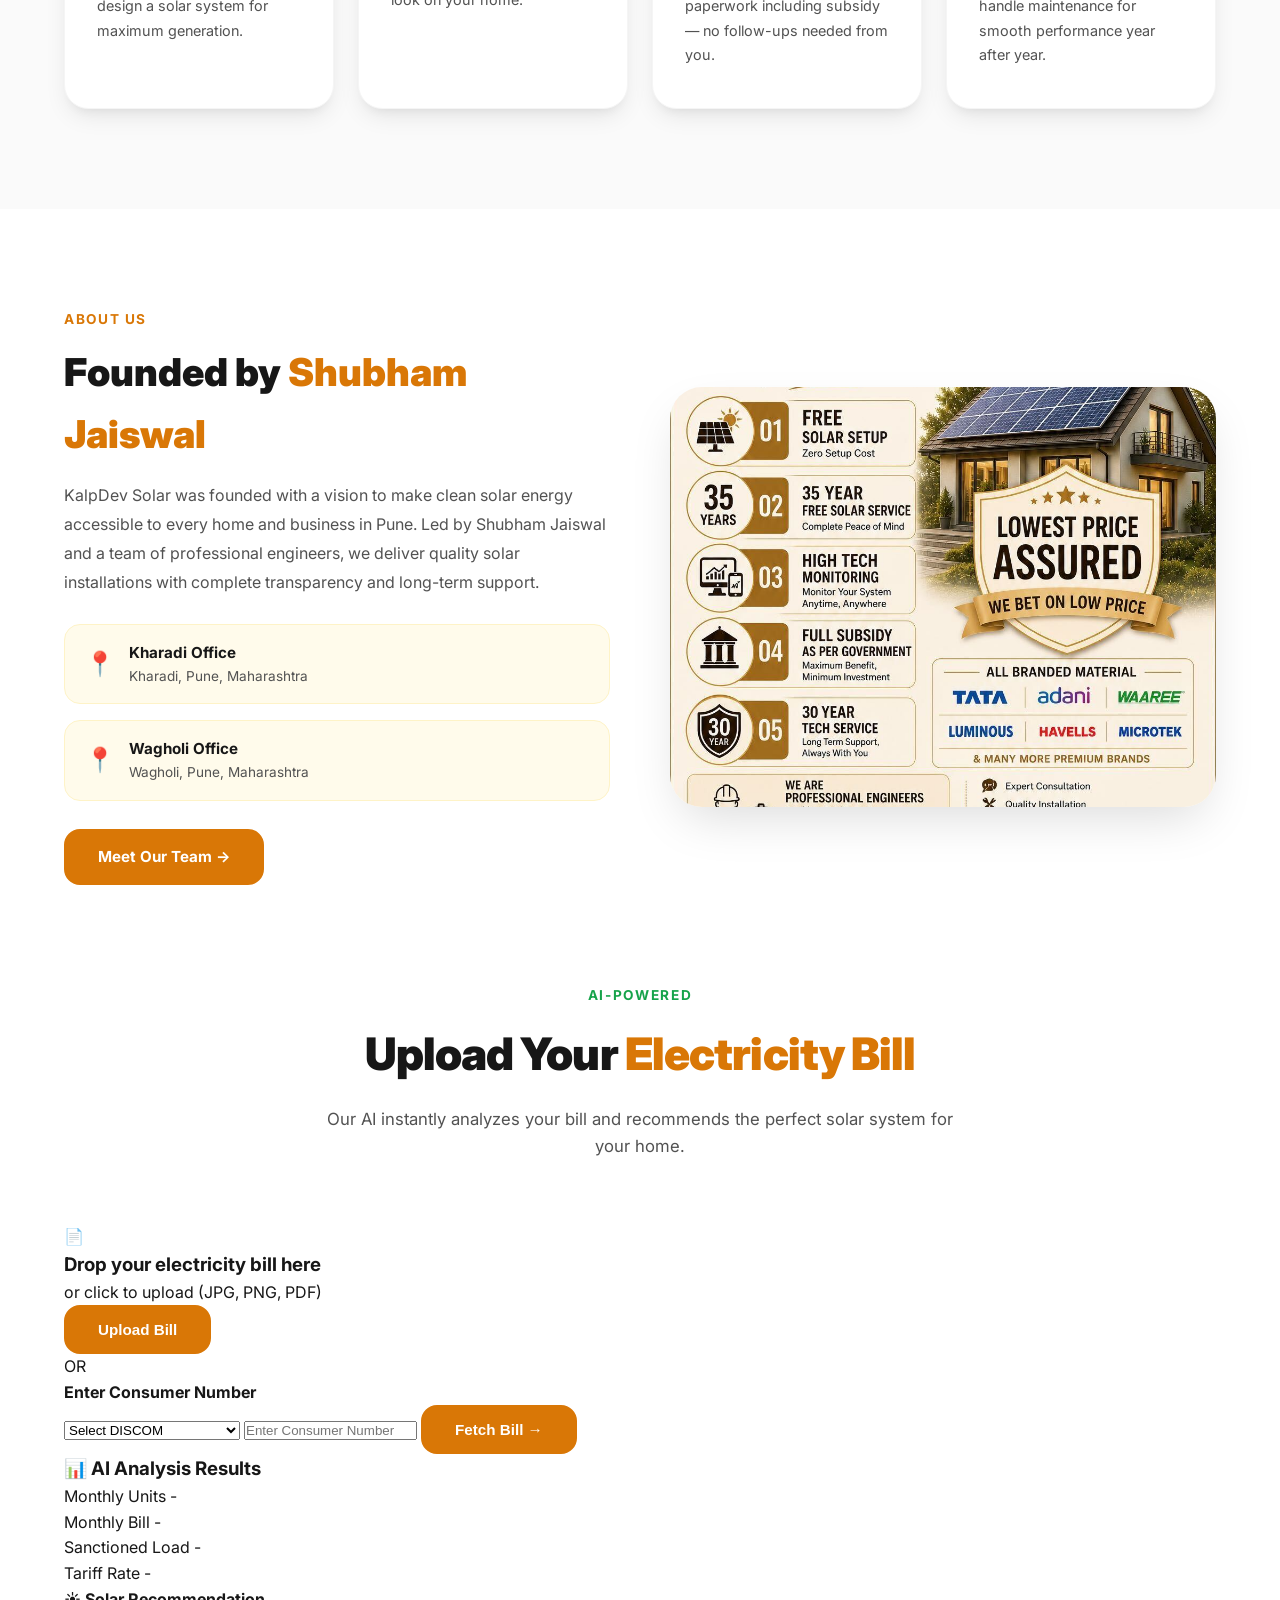
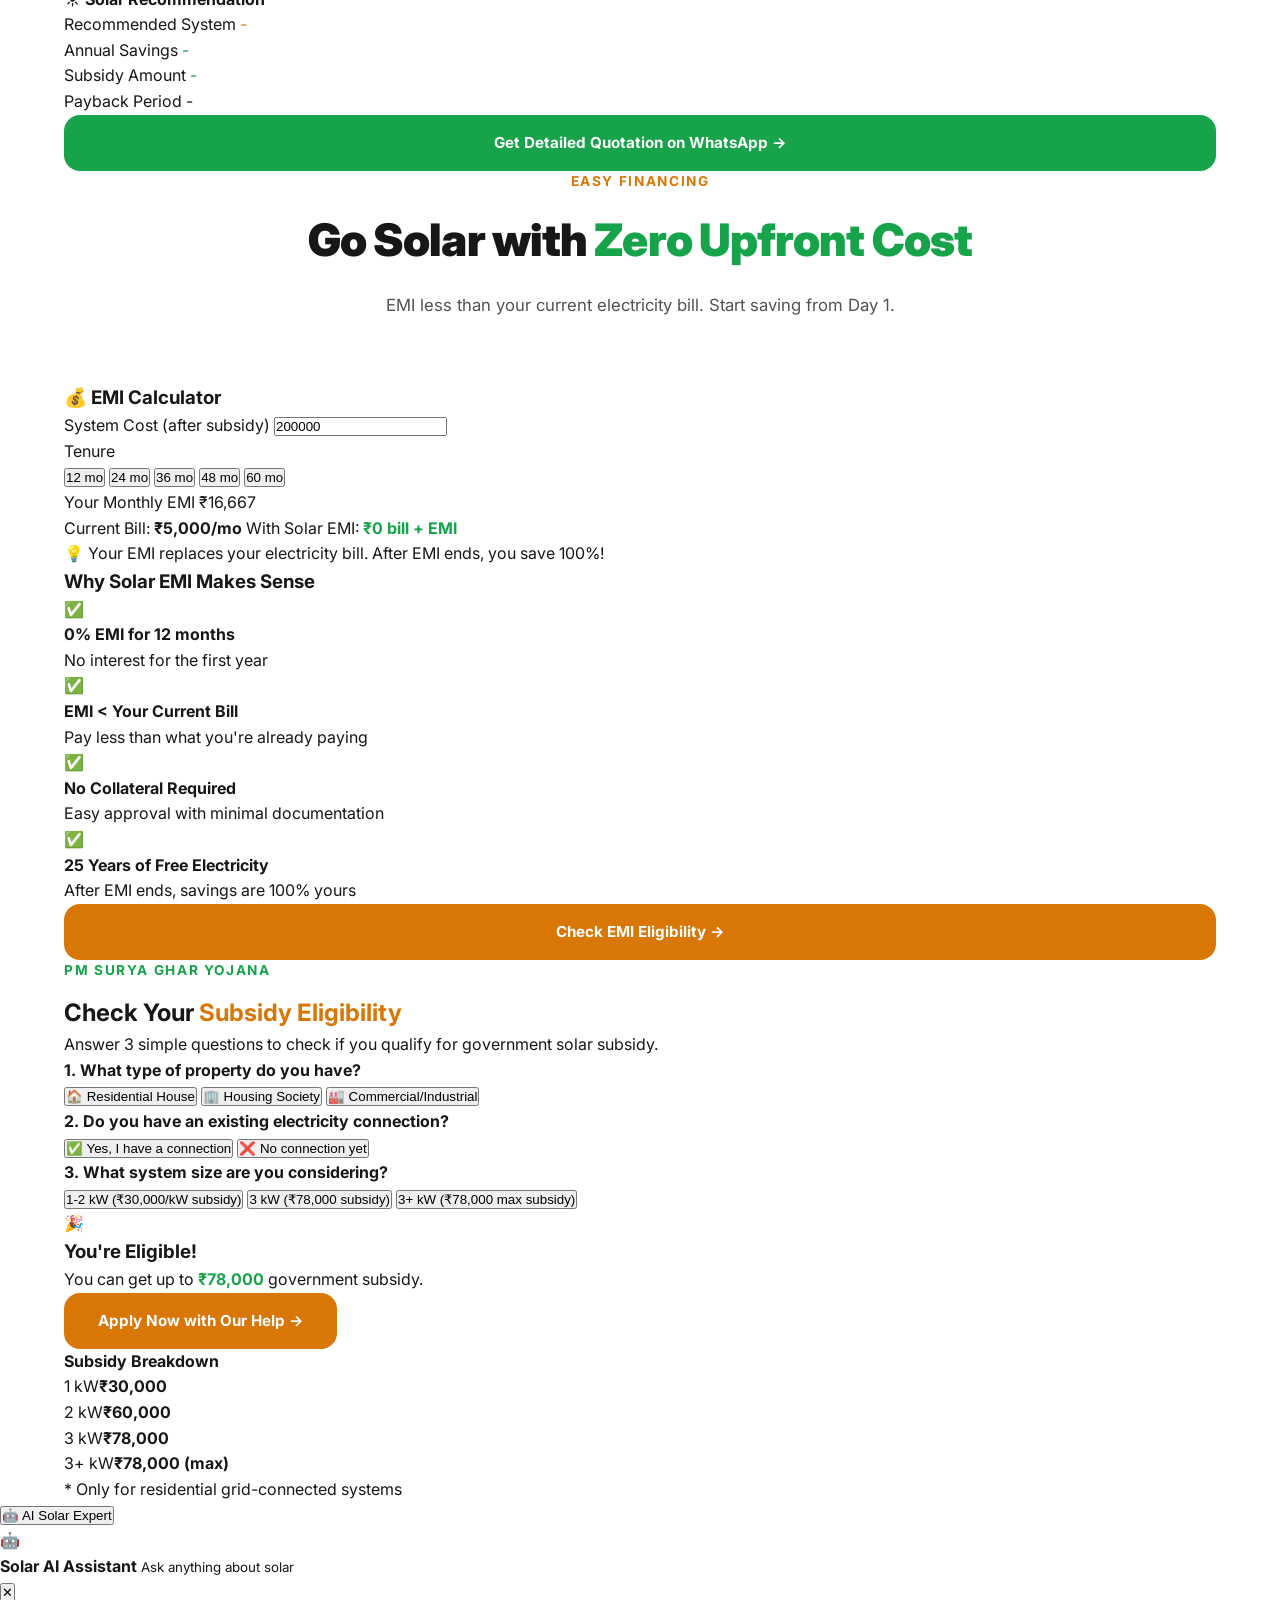
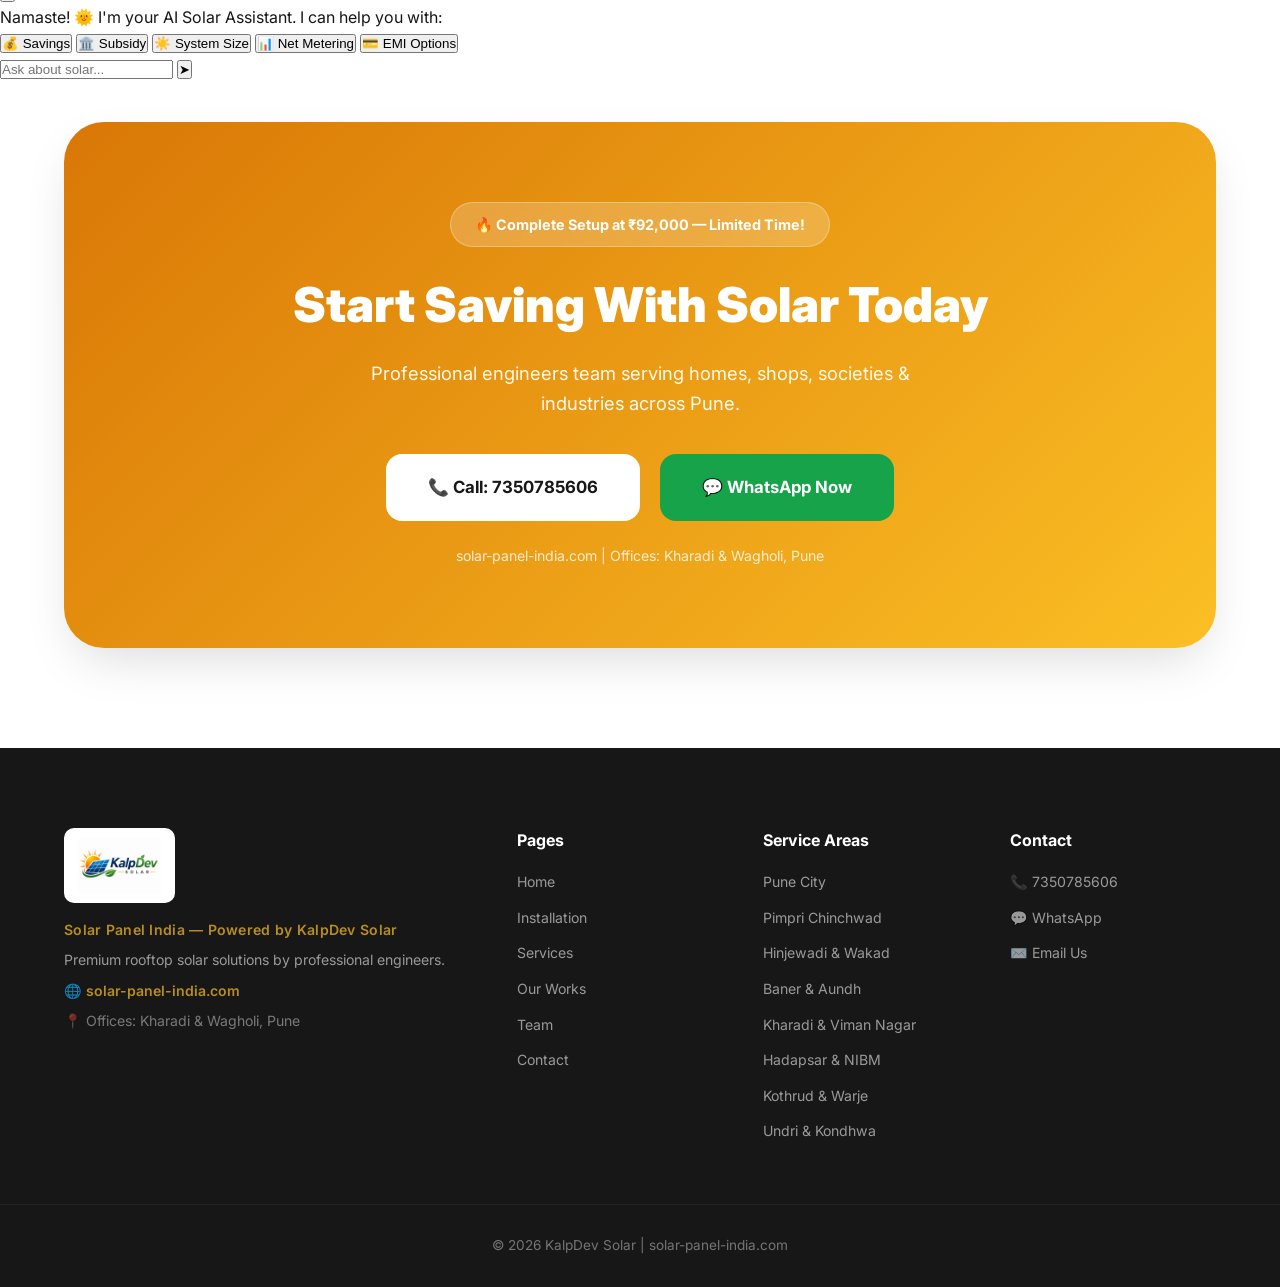
==== commit 224a808e: "meta" ====
--- a/index.html
+++ b/index.html
@@ -3,6 +3,7 @@
 <head>
     <meta charset="UTF-8">
     <meta name="viewport" content="width=device-width, initial-scale=1.0">
+    <meta name="google-site-verification" content="ooVOst_5FRRqDeiKjIjMo2ZR-JQYR1n8tGRRxghWwOAi" />
     <title>KalpDev Solar | #1 Solar Rooftop Installation in Pune | Rooftop Solar Panel India</title>
     <meta name="description" content="KalpDev Solar — Pune's trusted rooftop solar brand. Best solar rooftop installation for homes, societies & industries. Government subsidy support, 35 years service. Offices in Kharadi & Wagholi. Call 7350785606">
     <meta name="keywords" content="solar rooftop pune, rooftop solar panel installation pune, solar rooftop india, rooftop solar system pune, solar panel rooftop price, best rooftop solar company pune, solar rooftop subsidy maharashtra, rooftop solar for home pune">
@@ -17,6 +18,7 @@
     <link rel="preconnect" href="https://fonts.gstatic.com" crossorigin>
     <link href="https://fonts.googleapis.com/css2?family=Inter:wght@300;400;500;600;700;800;900&display=swap" rel="stylesheet">
     <link rel="stylesheet" href="styles.css">
+    <link rel="stylesheet" href="new-sections.css">
 </head>
 <body>
 
@@ -724,6 +726,257 @@
         </div>
     </section>
 
+
+    <!-- ===== ELECTRICITY BILL ANALYZER ===== -->
+    <section class="bill-analyzer-section" id="bill-analyzer">
+        <div class="container">
+            <div class="section-header">
+                <div class="section-tag text-green">AI-Powered</div>
+                <h2>Upload Your <span class="text-amber">Electricity Bill</span></h2>
+                <p>Our AI instantly analyzes your bill and recommends the perfect solar system for your home.</p>
+            </div>
+            <div class="bill-analyzer-grid">
+                <div class="bill-upload-card">
+                    <div class="upload-area" id="billUploadArea">
+                        <div class="upload-icon">📄</div>
+                        <h3>Drop your electricity bill here</h3>
+                        <p>or click to upload (JPG, PNG, PDF)</p>
+                        <input type="file" id="billFileInput" accept="image/*,.pdf" hidden>
+                        <button class="btn btn-primary" id="billUploadBtn">Upload Bill</button>
+                    </div>
+                    <div class="upload-or">OR</div>
+                    <div class="manual-entry">
+                        <h4>Enter Consumer Number</h4>
+                        <div class="consumer-input-group">
+                            <select id="discomSelect" class="form-select">
+                                <option value="">Select DISCOM</option>
+                                <option value="MSEDCL">MSEDCL (Mahavitaran)</option>
+                                <option value="TATA_MUM">Tata Power Mumbai</option>
+                                <option value="ADANI_MUM">Adani Electricity</option>
+                                <option value="BESCOM">BESCOM (Karnataka)</option>
+                                <option value="TANGEDCO">TANGEDCO (Tamil Nadu)</option>
+                                <option value="TORRENT">Torrent Power</option>
+                            </select>
+                            <input type="text" id="consumerNumber" placeholder="Enter Consumer Number" class="form-input">
+                            <button class="btn btn-primary" id="fetchBillBtn">Fetch Bill →</button>
+                        </div>
+                    </div>
+                </div>
+                <div class="bill-results-card hidden" id="billResults">
+                    <h3>📊 AI Analysis Results</h3>
+                    <div class="bill-data-grid">
+                        <div class="bill-data-item">
+                            <span class="bd-label">Monthly Units</span>
+                            <span class="bd-value" id="billUnits">-</span>
+                        </div>
+                        <div class="bill-data-item">
+                            <span class="bd-label">Monthly Bill</span>
+                            <span class="bd-value" id="billAmount">-</span>
+                        </div>
+                        <div class="bill-data-item">
+                            <span class="bd-label">Sanctioned Load</span>
+                            <span class="bd-value" id="billLoad">-</span>
+                        </div>
+                        <div class="bill-data-item">
+                            <span class="bd-label">Tariff Rate</span>
+                            <span class="bd-value" id="billTariff">-</span>
+                        </div>
+                    </div>
+                    <div class="bill-recommendation">
+                        <h4>☀️ Solar Recommendation</h4>
+                        <div class="bill-data-grid">
+                            <div class="bill-data-item highlight">
+                                <span class="bd-label">Recommended System</span>
+                                <span class="bd-value text-amber" id="recSystem">-</span>
+                            </div>
+                            <div class="bill-data-item highlight">
+                                <span class="bd-label">Annual Savings</span>
+                                <span class="bd-value text-green" id="recSavings">-</span>
+                            </div>
+                            <div class="bill-data-item highlight">
+                                <span class="bd-label">Subsidy Amount</span>
+                                <span class="bd-value text-green" id="recSubsidy">-</span>
+                            </div>
+                            <div class="bill-data-item highlight">
+                                <span class="bd-label">Payback Period</span>
+                                <span class="bd-value" id="recPayback">-</span>
+                            </div>
+                        </div>
+                    </div>
+                    <a href="https://wa.me/917350785606?text=Hi!%20I%20uploaded%20my%20bill.%20Please%20share%20a%20detailed%20quotation." class="btn btn-green btn-block" target="_blank">Get Detailed Quotation on WhatsApp →</a>
+                </div>
+            </div>
+        </div>
+    </section>
+
+    <!-- ===== EMI CALCULATOR ===== -->
+    <section class="emi-section" id="emi">
+        <div class="container">
+            <div class="section-header">
+                <div class="section-tag text-amber">Easy Financing</div>
+                <h2>Go Solar with <span class="text-green">Zero Upfront Cost</span></h2>
+                <p>EMI less than your current electricity bill. Start saving from Day 1.</p>
+            </div>
+            <div class="emi-grid">
+                <div class="emi-calculator-card">
+                    <h3>💰 EMI Calculator</h3>
+                    <div class="emi-input-group">
+                        <label>System Cost (after subsidy)</label>
+                        <input type="number" id="emiAmount" placeholder="e.g. 200000" value="200000" class="form-input">
+                    </div>
+                    <div class="emi-input-group">
+                        <label>Tenure</label>
+                        <div class="emi-tenure-options">
+                            <button class="tenure-btn active" data-months="12">12 mo</button>
+                            <button class="tenure-btn" data-months="24">24 mo</button>
+                            <button class="tenure-btn" data-months="36">36 mo</button>
+                            <button class="tenure-btn" data-months="48">48 mo</button>
+                            <button class="tenure-btn" data-months="60">60 mo</button>
+                        </div>
+                    </div>
+                    <div class="emi-result">
+                        <div class="emi-result-main">
+                            <span>Your Monthly EMI</span>
+                            <span class="emi-amount" id="emiResult">₹16,667</span>
+                        </div>
+                        <div class="emi-comparison">
+                            <div class="emi-vs">
+                                <span>Current Bill: <strong>₹5,000/mo</strong></span>
+                                <span>With Solar EMI: <strong class="text-green">₹0 bill + EMI</strong></span>
+                            </div>
+                            <p class="emi-note">💡 Your EMI replaces your electricity bill. After EMI ends, you save 100%!</p>
+                        </div>
+                    </div>
+                </div>
+                <div class="emi-benefits-card">
+                    <h3>Why Solar EMI Makes Sense</h3>
+                    <div class="emi-benefit-list">
+                        <div class="emi-benefit-item">
+                            <span class="ebi-icon">✅</span>
+                            <div>
+                                <strong>0% EMI for 12 months</strong>
+                                <p>No interest for the first year</p>
+                            </div>
+                        </div>
+                        <div class="emi-benefit-item">
+                            <span class="ebi-icon">✅</span>
+                            <div>
+                                <strong>EMI < Your Current Bill</strong>
+                                <p>Pay less than what you're already paying</p>
+                            </div>
+                        </div>
+                        <div class="emi-benefit-item">
+                            <span class="ebi-icon">✅</span>
+                            <div>
+                                <strong>No Collateral Required</strong>
+                                <p>Easy approval with minimal documentation</p>
+                            </div>
+                        </div>
+                        <div class="emi-benefit-item">
+                            <span class="ebi-icon">✅</span>
+                            <div>
+                                <strong>25 Years of Free Electricity</strong>
+                                <p>After EMI ends, savings are 100% yours</p>
+                            </div>
+                        </div>
+                    </div>
+                    <a href="https://wa.me/917350785606?text=Hi!%20I%20want%20to%20know%20about%20solar%20EMI%20options." class="btn btn-primary btn-block" target="_blank">Check EMI Eligibility →</a>
+                </div>
+            </div>
+        </div>
+    </section>
+
+    <!-- ===== SUBSIDY ELIGIBILITY CHECKER ===== -->
+    <section class="subsidy-checker-section" id="subsidy-check">
+        <div class="container">
+            <div class="subsidy-checker-card">
+                <div class="sc-content">
+                    <div class="section-tag text-green">PM Surya Ghar Yojana</div>
+                    <h2>Check Your <span class="text-amber">Subsidy Eligibility</span></h2>
+                    <p>Answer 3 simple questions to check if you qualify for government solar subsidy.</p>
+                    <div class="subsidy-quiz" id="subsidyQuiz">
+                        <div class="quiz-step active" data-step="1">
+                            <h4>1. What type of property do you have?</h4>
+                            <div class="quiz-options">
+                                <button class="quiz-option" data-value="residential" data-eligible="true">🏠 Residential House</button>
+                                <button class="quiz-option" data-value="society" data-eligible="true">🏢 Housing Society</button>
+                                <button class="quiz-option" data-value="commercial" data-eligible="false">🏭 Commercial/Industrial</button>
+                            </div>
+                        </div>
+                        <div class="quiz-step" data-step="2">
+                            <h4>2. Do you have an existing electricity connection?</h4>
+                            <div class="quiz-options">
+                                <button class="quiz-option" data-value="yes" data-eligible="true">✅ Yes, I have a connection</button>
+                                <button class="quiz-option" data-value="no" data-eligible="false">❌ No connection yet</button>
+                            </div>
+                        </div>
+                        <div class="quiz-step" data-step="3">
+                            <h4>3. What system size are you considering?</h4>
+                            <div class="quiz-options">
+                                <button class="quiz-option" data-value="1-2kw" data-subsidy="30000">1-2 kW (₹30,000/kW subsidy)</button>
+                                <button class="quiz-option" data-value="3kw" data-subsidy="78000">3 kW (₹78,000 subsidy)</button>
+                                <button class="quiz-option" data-value="3plus" data-subsidy="78000">3+ kW (₹78,000 max subsidy)</button>
+                            </div>
+                        </div>
+                        <div class="quiz-result hidden" id="subsidyResult">
+                            <div class="result-eligible">
+                                <div class="result-icon">🎉</div>
+                                <h3>You're Eligible!</h3>
+                                <p>You can get up to <strong class="text-green" id="subsidyAmount">₹78,000</strong> government subsidy.</p>
+                                <a href="https://wa.me/917350785606?text=Hi!%20I%20checked%20my%20subsidy%20eligibility.%20Please%20help%20me%20apply." class="btn btn-primary" target="_blank">Apply Now with Our Help →</a>
+                            </div>
+                        </div>
+                    </div>
+                </div>
+                <div class="sc-visual">
+                    <div class="subsidy-breakdown">
+                        <h4>Subsidy Breakdown</h4>
+                        <div class="sb-item"><span>1 kW</span><strong>₹30,000</strong></div>
+                        <div class="sb-item"><span>2 kW</span><strong>₹60,000</strong></div>
+                        <div class="sb-item"><span>3 kW</span><strong>₹78,000</strong></div>
+                        <div class="sb-item highlight"><span>3+ kW</span><strong>₹78,000 (max)</strong></div>
+                        <p class="sb-note">* Only for residential grid-connected systems</p>
+                    </div>
+                </div>
+            </div>
+        </div>
+    </section>
+
+    <!-- ===== AI CHATBOT WIDGET ===== -->
+    <div class="ai-chatbot-widget" id="aiChatbot">
+        <button class="chatbot-toggle" id="chatbotToggle" aria-label="Open AI Solar Assistant">
+            <span class="chatbot-icon">🤖</span>
+            <span class="chatbot-label">AI Solar Expert</span>
+        </button>
+        <div class="chatbot-window hidden" id="chatbotWindow">
+            <div class="chatbot-header">
+                <div class="chatbot-title">
+                    <span>🤖</span>
+                    <div>
+                        <strong>Solar AI Assistant</strong>
+                        <small>Ask anything about solar</small>
+                    </div>
+                </div>
+                <button class="chatbot-close" id="chatbotClose">✕</button>
+            </div>
+            <div class="chatbot-messages" id="chatbotMessages">
+                <div class="chat-message bot">
+                    <p>Namaste! 🌞 I'm your AI Solar Assistant. I can help you with:</p>
+                    <div class="chat-quick-options">
+                        <button class="quick-option" data-msg="How much can I save with solar?">💰 Savings</button>
+                        <button class="quick-option" data-msg="What subsidy is available?">🏛️ Subsidy</button>
+                        <button class="quick-option" data-msg="What size system do I need?">☀️ System Size</button>
+                        <button class="quick-option" data-msg="How does net metering work?">📊 Net Metering</button>
+                        <button class="quick-option" data-msg="What are the EMI options?">💳 EMI Options</button>
+                    </div>
+                </div>
+            </div>
+            <div class="chatbot-input">
+                <input type="text" id="chatbotInput" placeholder="Ask about solar..." autocomplete="off">
+                <button id="chatbotSend" class="chatbot-send-btn">➤</button>
+            </div>
+        </div>
+    </div>
 
     <!-- ===== CTA ===== -->
     <section class="cta">
@@ -860,5 +1113,6 @@
     </script>
 
     <script src="script.js"></script>
+    <script src="new-sections.js"></script>
 </body>
 </html>
